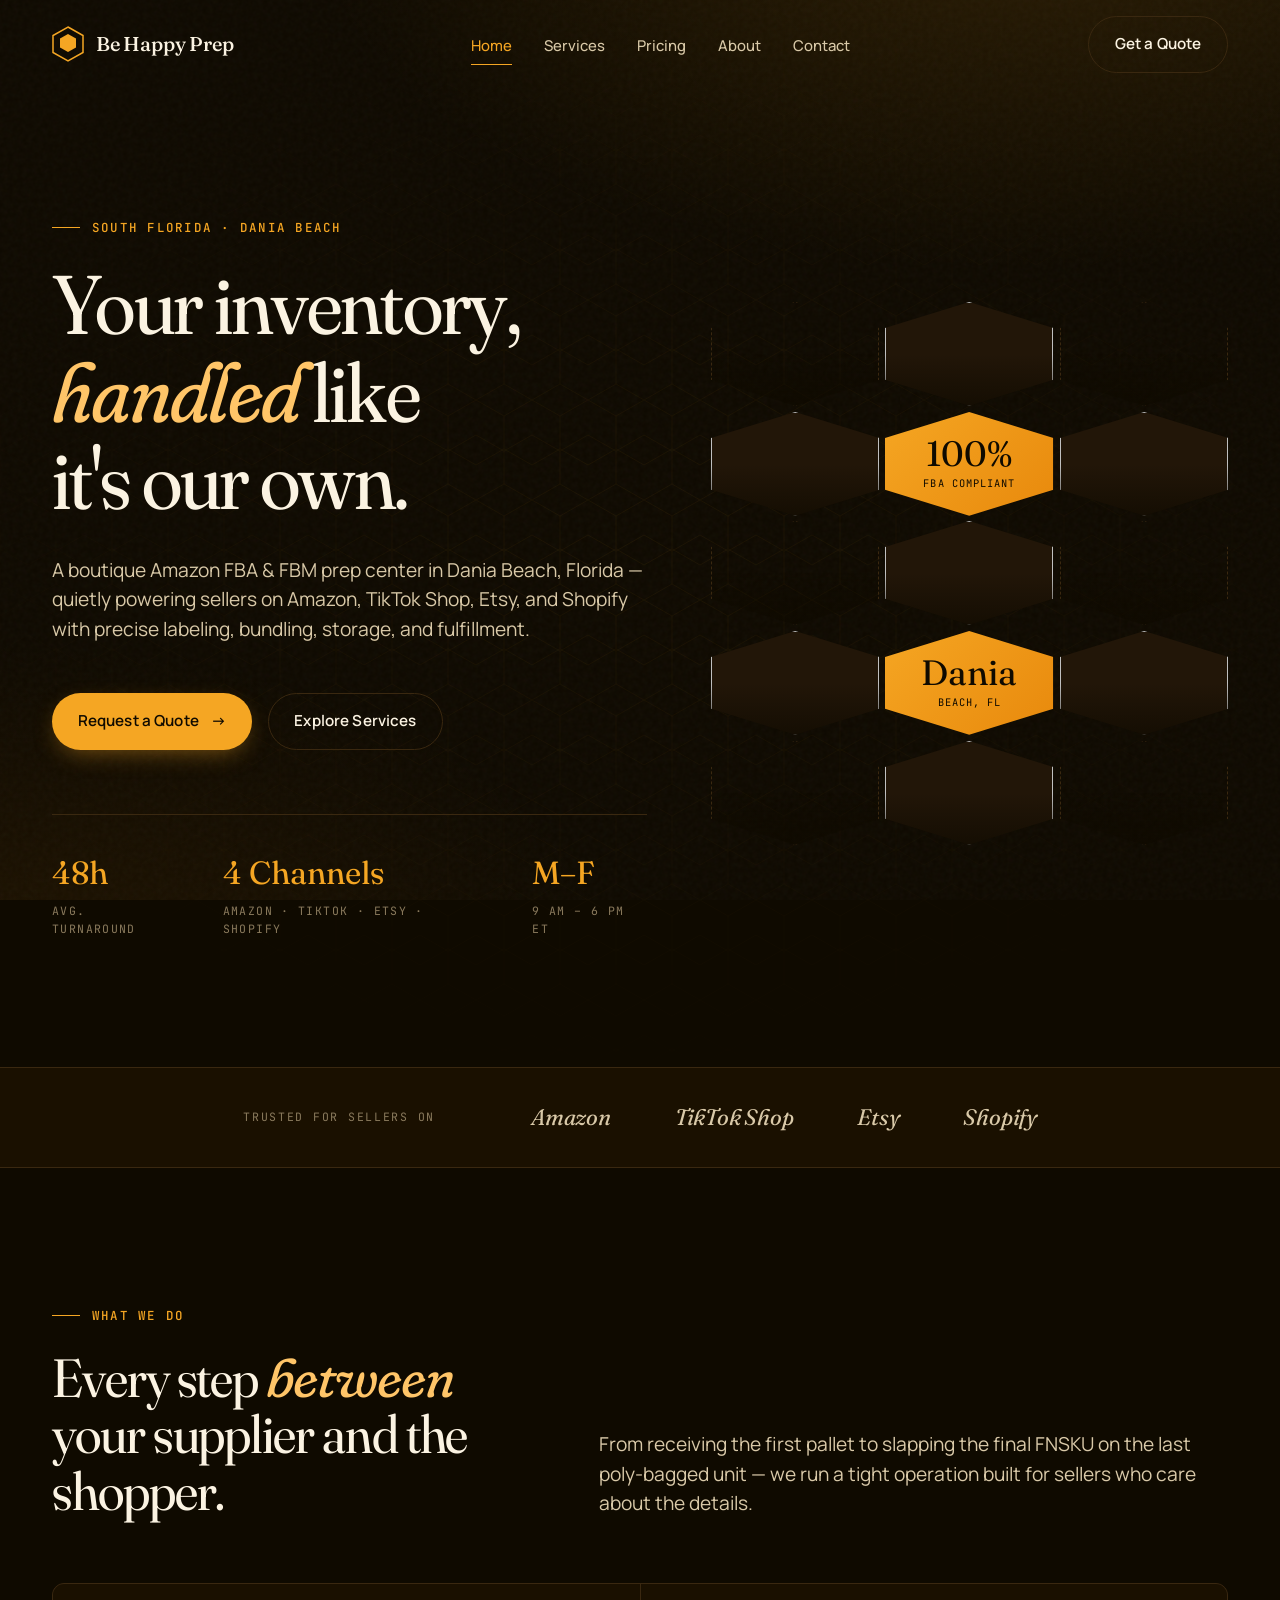
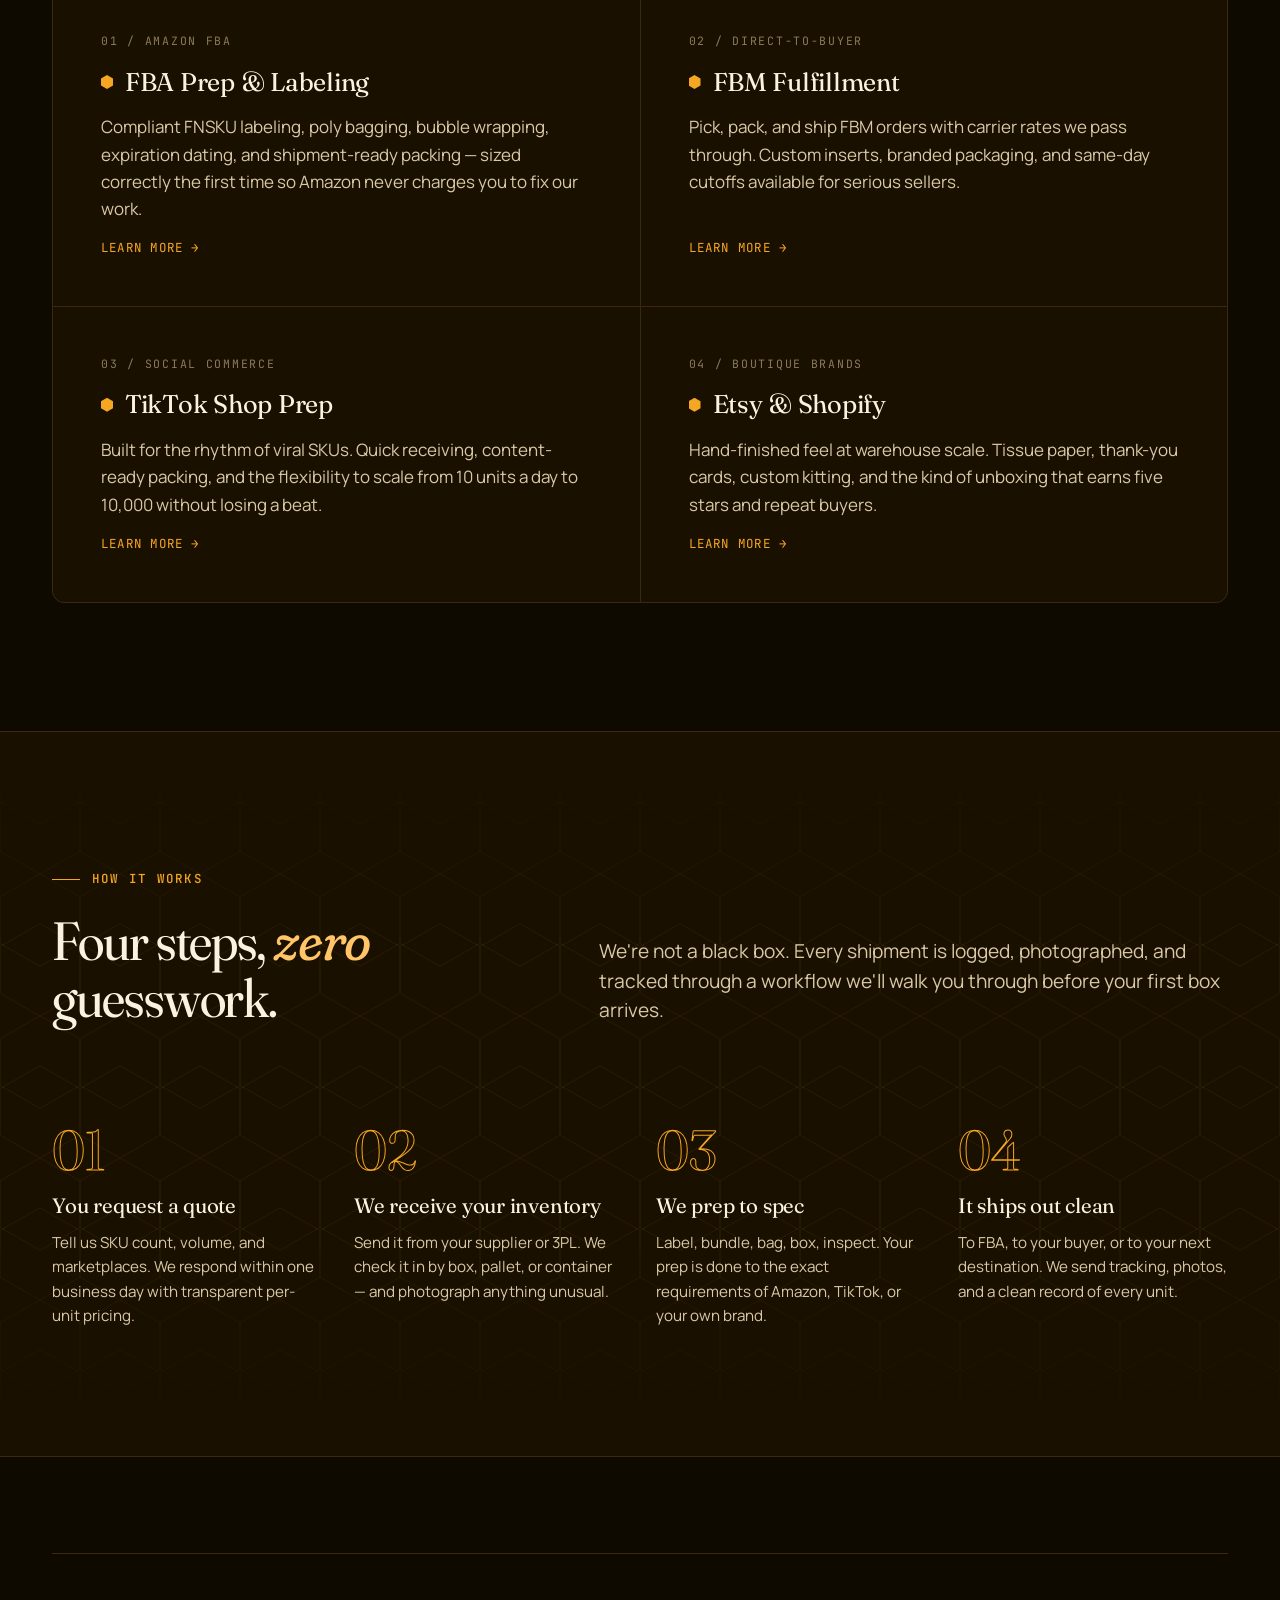
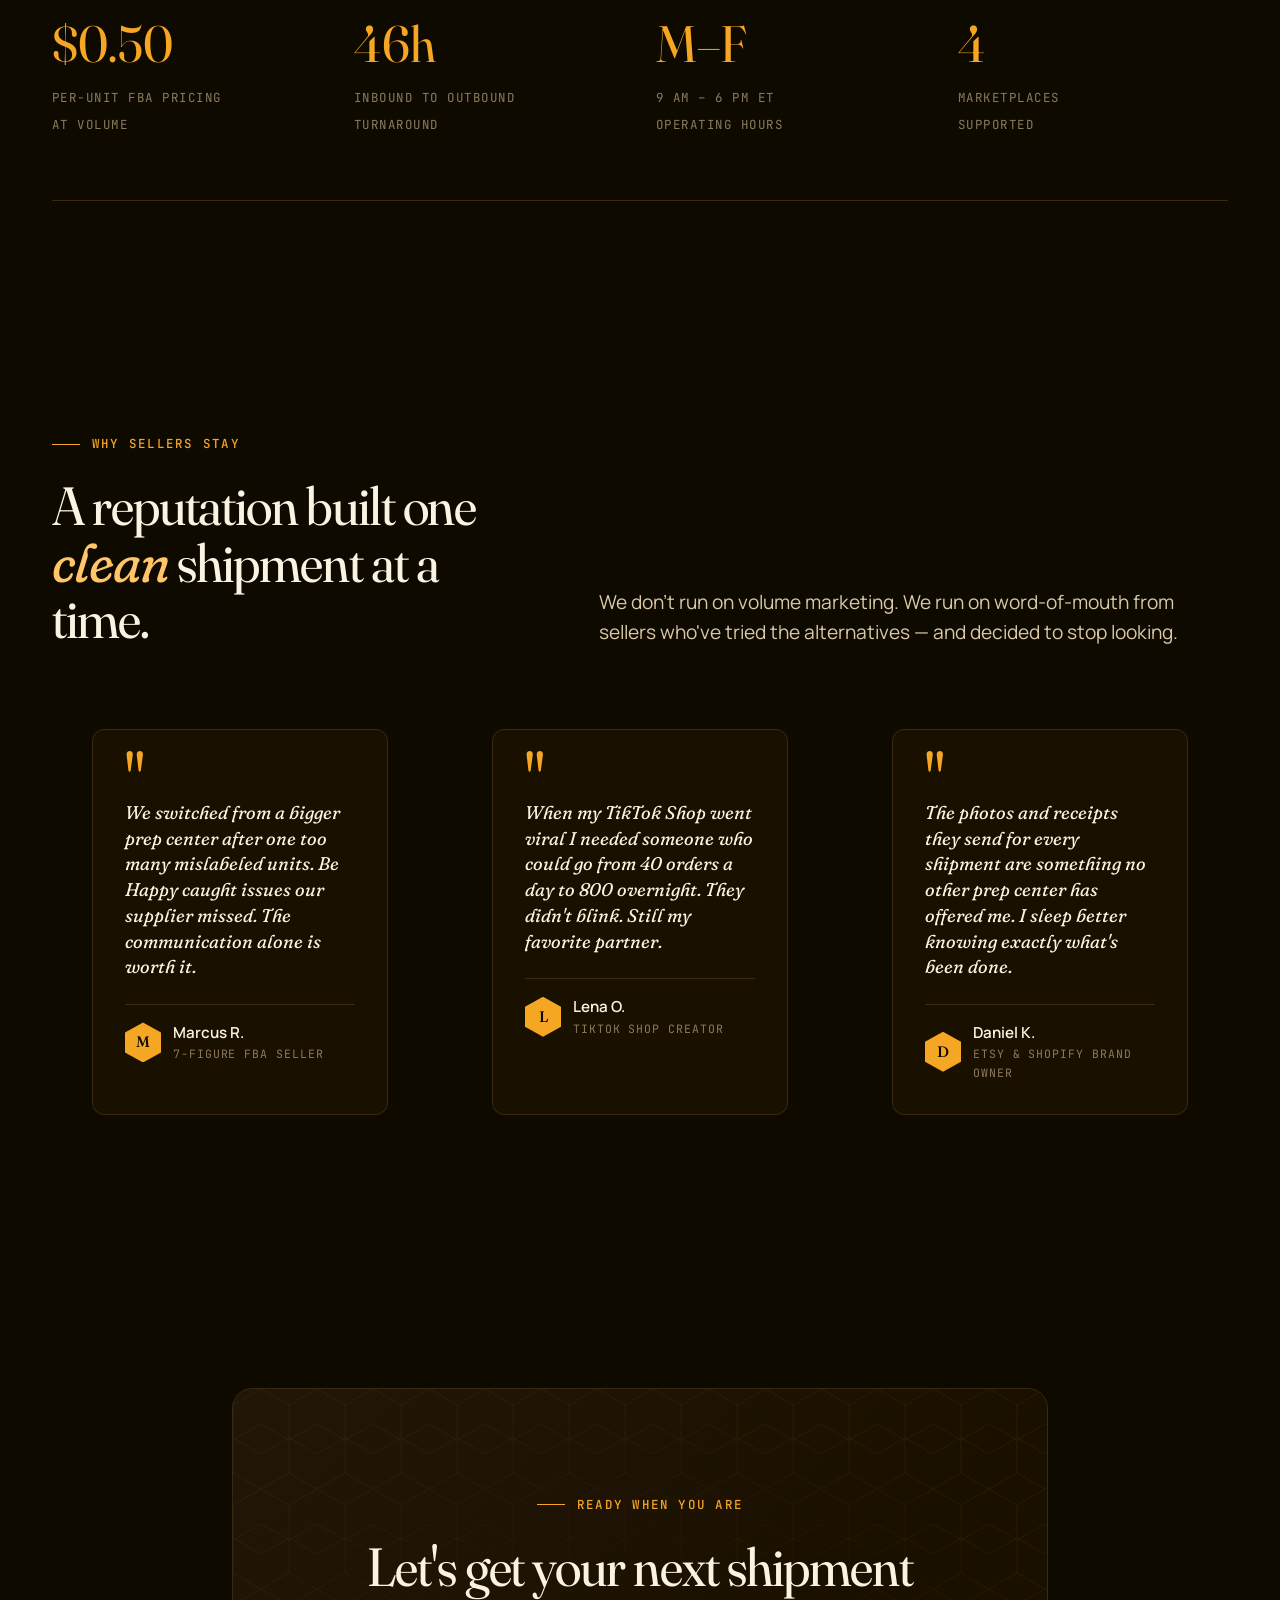
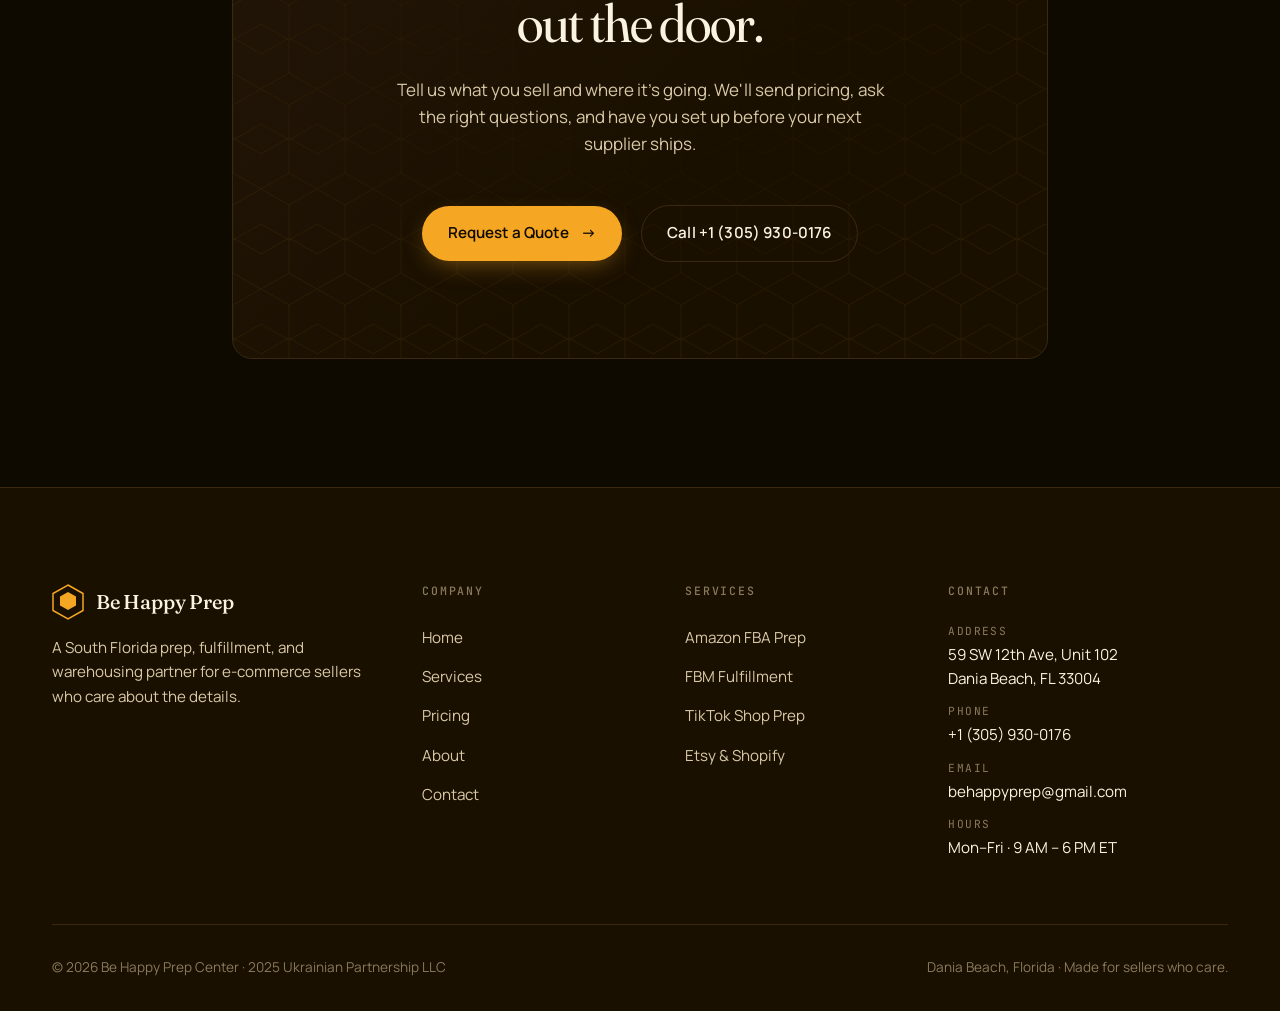
==== index.html @ 92103320 "Add files via upload" ====
<!doctype html>
<html lang="en">
<head>
  <meta charset="utf-8">
  <meta name="viewport" content="width=device-width, initial-scale=1">
  <meta name="theme-color" content="#0F0A00">

  <title>Be Happy Prep Center | FBA Prep Center South Florida — Dania Beach</title>
  <meta name="description" content="Amazon FBA & FBM prep, labeling, bundling, and warehousing in Dania Beach, FL. Trusted by e-commerce sellers on Amazon, TikTok Shop, Etsy, and Shopify. Get a quote today.">
  <link rel="canonical" href="https://behappyprep.com/">

  <!-- Open Graph -->
  <meta property="og:type" content="website">
  <meta property="og:site_name" content="Be Happy Prep Center">
  <meta property="og:title" content="Be Happy Prep Center | FBA Prep Center in South Florida">
  <meta property="og:description" content="Amazon FBA & FBM prep, labeling, bundling, and warehousing in Dania Beach, FL. Trusted by sellers across Amazon, TikTok Shop, Etsy, and Shopify.">
  <meta property="og:url" content="https://behappyprep.com/">
  <meta property="og:image" content="https://behappyprep.com/og-image.jpg">

  <!-- Twitter -->
  <meta name="twitter:card" content="summary_large_image">
  <meta name="twitter:title" content="Be Happy Prep Center | FBA Prep Center in South Florida">
  <meta name="twitter:description" content="Amazon FBA & FBM prep, labeling, bundling, and warehousing in Dania Beach, FL.">
  <meta name="twitter:image" content="https://behappyprep.com/og-image.jpg">

  <!-- Fonts -->
  <link rel="preconnect" href="https://fonts.googleapis.com">
  <link rel="preconnect" href="https://fonts.gstatic.com" crossorigin>
  <link href="https://fonts.googleapis.com/css2?family=Fraunces:opsz,wght,SOFT@9..144,300..600,0..100&family=Manrope:wght@400;500;600;700&family=JetBrains+Mono:wght@400;500&display=swap" rel="stylesheet">

  <link rel="stylesheet" href="style.css">

  <!-- Local Business JSON-LD -->
  <script type="application/ld+json">
  {
    "@context": "https://schema.org",
    "@type": "LocalBusiness",
    "name": "Be Happy Prep Center",
    "image": "https://behappyprep.com/og-image.jpg",
    "@id": "https://behappyprep.com/",
    "url": "https://behappyprep.com/",
    "telephone": "+1-305-930-0176",
    "email": "behappyprep@gmail.com",
    "priceRange": "$$",
    "description": "Amazon FBA and FBM prep center in Dania Beach, Florida. Labeling, bundling, storage, returns, and fulfillment for e-commerce sellers on Amazon, TikTok Shop, Etsy, and Shopify.",
    "address": {
      "@type": "PostalAddress",
      "streetAddress": "59 SW 12th Ave, Unit 102",
      "addressLocality": "Dania Beach",
      "addressRegion": "FL",
      "postalCode": "33004",
      "addressCountry": "US"
    },
    "geo": {
      "@type": "GeoCoordinates",
      "latitude": 26.0590,
      "longitude": -80.1437
    },
    "openingHoursSpecification": [{
      "@type": "OpeningHoursSpecification",
      "dayOfWeek": ["Monday","Tuesday","Wednesday","Thursday","Friday"],
      "opens": "09:00",
      "closes": "18:00"
    }],
    "sameAs": []
  }
  </script>
</head>
<body>

<!-- ============== HEADER ============== -->
<header class="site-header" role="banner">
  <div class="container">
    <nav class="nav" aria-label="Primary">
      <a class="brand" href="index.html" aria-label="Be Happy Prep Center home">
        <svg class="brand-mark" viewBox="0 0 32 36" aria-hidden="true">
          <polygon points="16,1 31,9.5 31,26.5 16,35 1,26.5 1,9.5" fill="none" stroke="#F5A623" stroke-width="1.5"/>
          <polygon points="16,8 24,12.5 24,21.5 16,26 8,21.5 8,12.5" fill="#F5A623"/>
        </svg>
        <span>Be Happy Prep</span>
      </a>

      <ul class="nav-links" id="primary-nav">
        <li><a href="index.html" class="active">Home</a></li>
        <li><a href="services.html">Services</a></li>
        <li><a href="pricing.html">Pricing</a></li>
        <li><a href="about.html">About</a></li>
        <li><a href="contact.html">Contact</a></li>
      </ul>

      <div class="nav-cta">
        <a href="contact.html" class="btn btn-ghost">Get a Quote</a>
        <button class="menu-toggle" aria-label="Toggle menu" aria-expanded="false" aria-controls="primary-nav">
          <svg viewBox="0 0 24 24" fill="none" stroke="currentColor" stroke-width="2"><path d="M3 6h18M3 12h18M3 18h18"/></svg>
        </button>
      </div>
    </nav>
  </div>
</header>

<main id="main">

<!-- ============== HERO ============== -->
<section class="hero" aria-labelledby="hero-title">
  <div class="honeycomb-bg" aria-hidden="true"></div>
  <div class="container">
    <div class="hero-grid">
      <div>
        <span class="eyebrow">South Florida · Dania Beach</span>
        <h1 id="hero-title">
          <span class="line">Your inventory,</span>
          <span class="line"><em class="italic-accent">handled</em> like</span>
          <span class="line">it's our own.</span>
        </h1>
        <p class="lede hero-lede">
          A boutique Amazon FBA &amp; FBM prep center in Dania Beach, Florida —
          quietly powering sellers on Amazon, TikTok Shop, Etsy, and Shopify with
          precise labeling, bundling, storage, and fulfillment.
        </p>
        <div class="hero-ctas">
          <a href="contact.html" class="btn btn-primary">
            Request a Quote <span class="arrow">→</span>
          </a>
          <a href="services.html" class="btn btn-ghost">Explore Services</a>
        </div>

        <div class="hero-trust" aria-label="Quick facts">
          <div class="hero-trust-item">
            <span class="num"><span data-count="48" data-suffix="h">0h</span></span>
            <span class="label">Avg. turnaround</span>
          </div>
          <div class="hero-trust-item">
            <span class="num">4&nbsp;Channels</span>
            <span class="label">Amazon · TikTok · Etsy · Shopify</span>
          </div>
          <div class="hero-trust-item">
            <span class="num">M–F</span>
            <span class="label">9 AM – 6 PM ET</span>
          </div>
        </div>
      </div>

      <div class="hero-visual" aria-hidden="true">
        <div class="hex-grid">
          <div class="hex-cell empty"></div>
          <div class="hex-cell">
            <img src="https://images.unsplash.com/photo-1601598851547-4302969d0614?w=400&q=80" alt="">
          </div>
          <div class="hex-cell empty"></div>

          <div class="hex-cell">
            <img src="https://images.unsplash.com/photo-1607082348824-0a96f2a4b9da?w=400&q=80" alt="">
          </div>
          <div class="hex-cell accent">
            <div>
              <div class="accent-num">100%</div>
              <div class="accent-label">FBA compliant</div>
            </div>
          </div>
          <div class="hex-cell">
            <img src="https://images.unsplash.com/photo-1586528116311-ad8dd3c8310d?w=400&q=80" alt="">
          </div>

          <div class="hex-cell empty"></div>
          <div class="hex-cell">
            <img src="https://images.unsplash.com/photo-1556909114-f6e7ad7d3136?w=400&q=80" alt="">
          </div>
          <div class="hex-cell empty"></div>

          <div class="hex-cell">
            <img src="https://images.unsplash.com/photo-1568010967706-c2a52aadcd8b?w=400&q=80" alt="">
          </div>
          <div class="hex-cell accent">
            <div>
              <div class="accent-num">Dania</div>
              <div class="accent-label">Beach, FL</div>
            </div>
          </div>
          <div class="hex-cell">
            <img src="https://images.unsplash.com/photo-1611532736597-de2d4265fba3?w=400&q=80" alt="">
          </div>

          <div class="hex-cell empty"></div>
          <div class="hex-cell">
            <img src="https://images.unsplash.com/photo-1553413077-190dd305871c?w=400&q=80" alt="">
          </div>
          <div class="hex-cell empty"></div>
        </div>
      </div>
    </div>
  </div>
</section>

<!-- ============== CHANNEL STRIP ============== -->
<section class="channel-strip" aria-label="Marketplaces we support">
  <div class="container">
    <div class="channel-strip-inner">
      <span class="channel-label">Trusted for sellers on</span>
      <div class="channel-list">
        <span class="channel">Amazon</span>
        <span class="channel">TikTok Shop</span>
        <span class="channel">Etsy</span>
        <span class="channel">Shopify</span>
      </div>
    </div>
  </div>
</section>

<!-- ============== SERVICES PREVIEW ============== -->
<section class="services-preview" aria-labelledby="services-title">
  <div class="container">
    <div class="section-header reveal">
      <div>
        <span class="eyebrow">What we do</span>
        <h2 id="services-title">Every step <em class="italic-accent">between</em> your supplier and the shopper.</h2>
      </div>
      <p class="lede">
        From receiving the first pallet to slapping the final FNSKU on the last poly-bagged
        unit — we run a tight operation built for sellers who care about the details.
      </p>
    </div>

    <div class="service-grid reveal">
      <article class="service-card">
        <span class="num">01 / Amazon FBA</span>
        <h3><span class="hex-bullet"></span>FBA Prep &amp; Labeling</h3>
        <p>Compliant FNSKU labeling, poly bagging, bubble wrapping, expiration dating, and shipment-ready packing — sized correctly the first time so Amazon never charges you to fix our work.</p>
        <a class="card-link" href="services.html#fba">Learn more <span class="arrow">→</span></a>
      </article>

      <article class="service-card">
        <span class="num">02 / Direct-to-buyer</span>
        <h3><span class="hex-bullet"></span>FBM Fulfillment</h3>
        <p>Pick, pack, and ship FBM orders with carrier rates we pass through. Custom inserts, branded packaging, and same-day cutoffs available for serious sellers.</p>
        <a class="card-link" href="services.html#fbm">Learn more <span class="arrow">→</span></a>
      </article>

      <article class="service-card">
        <span class="num">03 / Social commerce</span>
        <h3><span class="hex-bullet"></span>TikTok Shop Prep</h3>
        <p>Built for the rhythm of viral SKUs. Quick receiving, content-ready packing, and the flexibility to scale from 10 units a day to 10,000 without losing a beat.</p>
        <a class="card-link" href="services.html#tiktok">Learn more <span class="arrow">→</span></a>
      </article>

      <article class="service-card">
        <span class="num">04 / Boutique brands</span>
        <h3><span class="hex-bullet"></span>Etsy &amp; Shopify</h3>
        <p>Hand-finished feel at warehouse scale. Tissue paper, thank-you cards, custom kitting, and the kind of unboxing that earns five stars and repeat buyers.</p>
        <a class="card-link" href="services.html#etsy-shopify">Learn more <span class="arrow">→</span></a>
      </article>
    </div>
  </div>
</section>

<!-- ============== PROCESS ============== -->
<section class="process" aria-labelledby="process-title">
  <div class="container">
    <div class="section-header reveal">
      <div>
        <span class="eyebrow">How it works</span>
        <h2 id="process-title">Four steps, <em class="italic-accent">zero</em> guesswork.</h2>
      </div>
      <p class="lede">
        We're not a black box. Every shipment is logged, photographed, and tracked
        through a workflow we'll walk you through before your first box arrives.
      </p>
    </div>

    <div class="process-steps reveal">
      <div class="process-step">
        <span class="step-num">01</span>
        <h3>You request a quote</h3>
        <p>Tell us SKU count, volume, and marketplaces. We respond within one business day with transparent per-unit pricing.</p>
      </div>
      <div class="process-step">
        <span class="step-num">02</span>
        <h3>We receive your inventory</h3>
        <p>Send it from your supplier or 3PL. We check it in by box, pallet, or container — and photograph anything unusual.</p>
      </div>
      <div class="process-step">
        <span class="step-num">03</span>
        <h3>We prep to spec</h3>
        <p>Label, bundle, bag, box, inspect. Your prep is done to the exact requirements of Amazon, TikTok, or your own brand.</p>
      </div>
      <div class="process-step">
        <span class="step-num">04</span>
        <h3>It ships out clean</h3>
        <p>To FBA, to your buyer, or to your next destination. We send tracking, photos, and a clean record of every unit.</p>
      </div>
    </div>
  </div>
</section>

<!-- ============== STATS BAND ============== -->
<section class="tight" aria-labelledby="stats-title">
  <div class="container">
    <h2 id="stats-title" class="sr-only">By the numbers</h2>
    <div class="stats-band reveal">
      <div class="stat">
        <span class="stat-num">$0.50</span>
        <span class="stat-label">Per-unit FBA pricing<br>at volume</span>
      </div>
      <div class="stat">
        <span class="stat-num"><span data-count="48" data-suffix="h">0h</span></span>
        <span class="stat-label">Inbound to outbound<br>turnaround</span>
      </div>
      <div class="stat">
        <span class="stat-num">M–F</span>
        <span class="stat-label">9 AM – 6 PM ET<br>operating hours</span>
      </div>
      <div class="stat">
        <span class="stat-num">4</span>
        <span class="stat-label">Marketplaces<br>supported</span>
      </div>
    </div>
  </div>
</section>

<!-- ============== TESTIMONIALS ============== -->
<section class="testimonials" aria-labelledby="testimonials-title">
  <div class="container">
    <div class="section-header reveal">
      <div>
        <span class="eyebrow">Why sellers stay</span>
        <h2 id="testimonials-title">A reputation built one <em class="italic-accent">clean</em> shipment at a time.</h2>
      </div>
      <p class="lede">
        We don't run on volume marketing. We run on word-of-mouth from sellers who've tried
        the alternatives — and decided to stop looking.
      </p>
    </div>

    <div class="testimonial-grid reveal">
      <figure class="testimonial">
        <span class="quote-mark" aria-hidden="true">"</span>
        <blockquote>
          We switched from a bigger prep center after one too many mislabeled units.
          Be Happy caught issues our supplier missed. The communication alone is worth it.
        </blockquote>
        <figcaption>
          <span class="avatar" aria-hidden="true">M</span>
          <span class="meta">
            <span class="name">Marcus R.</span>
            <span class="role">7-figure FBA seller</span>
          </span>
        </figcaption>
      </figure>

      <figure class="testimonial">
        <span class="quote-mark" aria-hidden="true">"</span>
        <blockquote>
          When my TikTok Shop went viral I needed someone who could go from 40 orders
          a day to 800 overnight. They didn't blink. Still my favorite partner.
        </blockquote>
        <figcaption>
          <span class="avatar" aria-hidden="true">L</span>
          <span class="meta">
            <span class="name">Lena O.</span>
            <span class="role">TikTok Shop creator</span>
          </span>
        </figcaption>
      </figure>

      <figure class="testimonial">
        <span class="quote-mark" aria-hidden="true">"</span>
        <blockquote>
          The photos and receipts they send for every shipment are something no other
          prep center has offered me. I sleep better knowing exactly what's been done.
        </blockquote>
        <figcaption>
          <span class="avatar" aria-hidden="true">D</span>
          <span class="meta">
            <span class="name">Daniel K.</span>
            <span class="role">Etsy &amp; Shopify brand owner</span>
          </span>
        </figcaption>
      </figure>
    </div>
  </div>
</section>

<!-- ============== CTA BLOCK ============== -->
<section aria-labelledby="cta-title">
  <div class="container container-narrow">
    <div class="cta-block reveal">
      <span class="eyebrow" style="justify-content:center;display:inline-flex;">Ready when you are</span>
      <h2 id="cta-title">Let's get your next shipment out the door.</h2>
      <p>Tell us what you sell and where it's going. We'll send pricing, ask the right questions, and have you set up before your next supplier ships.</p>
      <a href="contact.html" class="btn btn-primary">Request a Quote <span class="arrow">→</span></a>
      <a href="tel:+13059300176" class="btn btn-ghost">Call +1 (305) 930-0176</a>
    </div>
  </div>
</section>

</main>

<!-- ============== FOOTER ============== -->
<footer class="site-footer" role="contentinfo">
  <div class="container">
    <div class="footer-grid">
      <div class="footer-brand">
        <a class="brand" href="index.html">
          <svg class="brand-mark" viewBox="0 0 32 36" aria-hidden="true">
            <polygon points="16,1 31,9.5 31,26.5 16,35 1,26.5 1,9.5" fill="none" stroke="#F5A623" stroke-width="1.5"/>
            <polygon points="16,8 24,12.5 24,21.5 16,26 8,21.5 8,12.5" fill="#F5A623"/>
          </svg>
          <span>Be Happy Prep</span>
        </a>
        <p>A South Florida prep, fulfillment, and warehousing partner for e-commerce sellers who care about the details.</p>
      </div>

      <div class="footer-col">
        <h4>Company</h4>
        <ul>
          <li><a href="index.html">Home</a></li>
          <li><a href="services.html">Services</a></li>
          <li><a href="pricing.html">Pricing</a></li>
          <li><a href="about.html">About</a></li>
          <li><a href="contact.html">Contact</a></li>
        </ul>
      </div>

      <div class="footer-col">
        <h4>Services</h4>
        <ul>
          <li><a href="services.html#fba">Amazon FBA Prep</a></li>
          <li><a href="services.html#fbm">FBM Fulfillment</a></li>
          <li><a href="services.html#tiktok">TikTok Shop Prep</a></li>
          <li><a href="services.html#etsy-shopify">Etsy &amp; Shopify</a></li>
        </ul>
      </div>

      <div class="footer-col">
        <h4>Contact</h4>
        <ul>
          <li class="footer-contact-item">
            <span class="label">Address</span>
            <span class="value">59 SW 12th Ave, Unit 102<br>Dania Beach, FL 33004</span>
          </li>
          <li class="footer-contact-item">
            <span class="label">Phone</span>
            <a class="value" href="tel:+13059300176">+1 (305) 930-0176</a>
          </li>
          <li class="footer-contact-item">
            <span class="label">Email</span>
            <a class="value" href="mailto:behappyprep@gmail.com">behappyprep@gmail.com</a>
          </li>
          <li class="footer-contact-item">
            <span class="label">Hours</span>
            <span class="value">Mon–Fri · 9 AM – 6 PM ET</span>
          </li>
        </ul>
      </div>
    </div>

    <div class="footer-bottom">
      <span>© <span data-current-year>2026</span> Be Happy Prep Center · 2025 Ukrainian Partnership LLC</span>
      <span>Dania Beach, Florida · Made for sellers who care.</span>
    </div>
  </div>
</footer>

<script src="main.js" defer></script>
</body>
</html>
---- style.css ----
/* ==========================================================================
   Be Happy Prep Center — Stylesheet
   "The Hive" — Editorial dark mode with honeycomb structural motif
   ========================================================================== */

/* ---------- 1. Design tokens ---------- */
:root {
  /* Palette */
  --bg-base: #0F0A00;
  --bg-elev-1: #1A1000;
  --bg-elev-2: #221608;
  --bg-elev-3: #2B1C0A;
  --line: #3A2810;
  --line-soft: rgba(245, 166, 35, 0.12);

  --honey: #F5A623;
  --honey-deep: #E8890C;
  --honey-glow: #FFC568;
  --honey-dark: #8A5510;
  --amber-mist: rgba(245, 166, 35, 0.08);

  --ink: #FBF3E2;
  --ink-soft: #D9C9A8;
  --ink-mute: #8A7A5C;
  --ink-faint: #5A4C36;

  /* Type */
  --font-display: 'Fraunces', 'Times New Roman', serif;
  --font-body: 'Manrope', system-ui, -apple-system, sans-serif;
  --font-mono: 'JetBrains Mono', ui-monospace, monospace;

  /* Spacing */
  --sp-1: 0.25rem;
  --sp-2: 0.5rem;
  --sp-3: 0.75rem;
  --sp-4: 1rem;
  --sp-5: 1.5rem;
  --sp-6: 2rem;
  --sp-8: 3rem;
  --sp-10: 4rem;
  --sp-12: 6rem;
  --sp-16: 8rem;
  --sp-20: 10rem;

  /* Container */
  --container: 1240px;
  --container-narrow: 880px;

  /* Motion */
  --ease: cubic-bezier(0.16, 1, 0.3, 1);
  --ease-out: cubic-bezier(0.22, 1, 0.36, 1);

  /* Radii */
  --r-sm: 6px;
  --r-md: 12px;
  --r-lg: 20px;
}

/* ---------- 2. Reset & base ---------- */
*, *::before, *::after { box-sizing: border-box; }

html {
  scroll-behavior: smooth;
  -webkit-text-size-adjust: 100%;
}

body {
  margin: 0;
  font-family: var(--font-body);
  font-weight: 400;
  font-size: 17px;
  line-height: 1.6;
  color: var(--ink);
  background-color: var(--bg-base);
  background-image:
    radial-gradient(ellipse 1200px 600px at 80% -10%, rgba(245, 166, 35, 0.12), transparent 60%),
    radial-gradient(ellipse 900px 500px at 0% 110%, rgba(232, 137, 12, 0.08), transparent 70%);
  background-attachment: fixed;
  overflow-x: hidden;
  -webkit-font-smoothing: antialiased;
  text-rendering: optimizeLegibility;
}

/* Subtle film grain across the whole page */
body::before {
  content: '';
  position: fixed;
  inset: 0;
  pointer-events: none;
  z-index: 1;
  opacity: 0.035;
  background-image: url("data:image/svg+xml;utf8,<svg viewBox='0 0 200 200' xmlns='http://www.w3.org/2000/svg'><filter id='n'><feTurbulence type='fractalNoise' baseFrequency='0.9' numOctaves='2' stitchTiles='stitch'/></filter><rect width='100%' height='100%' filter='url(%23n)'/></svg>");
}

img, svg { display: block; max-width: 100%; height: auto; }

a {
  color: var(--honey);
  text-decoration: none;
  transition: color 200ms var(--ease);
}
a:hover { color: var(--honey-glow); }

::selection { background: var(--honey); color: var(--bg-base); }

/* ---------- 3. Typography ---------- */
h1, h2, h3, h4 {
  font-family: var(--font-display);
  font-weight: 400;
  letter-spacing: -0.02em;
  line-height: 1.05;
  color: var(--ink);
  margin: 0 0 var(--sp-5);
}

h1 {
  font-size: clamp(2.6rem, 6.5vw, 5.5rem);
  font-variation-settings: 'opsz' 144, 'SOFT' 50;
}
h2 {
  font-size: clamp(2rem, 4.2vw, 3.4rem);
  font-variation-settings: 'opsz' 96, 'SOFT' 30;
}
h3 {
  font-size: clamp(1.3rem, 2vw, 1.75rem);
  font-variation-settings: 'opsz' 36;
  line-height: 1.2;
  letter-spacing: -0.01em;
}
h4 {
  font-size: 1.1rem;
  line-height: 1.3;
}

p { margin: 0 0 var(--sp-5); }
p:last-child { margin-bottom: 0; }

.eyebrow {
  display: inline-flex;
  align-items: center;
  gap: var(--sp-3);
  font-family: var(--font-mono);
  font-size: 0.78rem;
  font-weight: 500;
  letter-spacing: 0.18em;
  text-transform: uppercase;
  color: var(--honey);
  margin-bottom: var(--sp-5);
}
.eyebrow::before {
  content: '';
  width: 28px;
  height: 1px;
  background: var(--honey);
}

.lede {
  font-size: clamp(1.1rem, 1.5vw, 1.35rem);
  line-height: 1.55;
  color: var(--ink-soft);
  max-width: 60ch;
}

.italic-accent {
  font-style: italic;
  color: var(--honey-glow);
  font-variation-settings: 'SOFT' 100;
}

/* ---------- 4. Layout primitives ---------- */
.container {
  width: 100%;
  max-width: var(--container);
  margin: 0 auto;
  padding: 0 var(--sp-6);
  position: relative;
  z-index: 2;
}

.container-narrow { max-width: var(--container-narrow); }

section { position: relative; padding: var(--sp-16) 0; }
section.tight { padding: var(--sp-12) 0; }

@media (max-width: 768px) {
  section { padding: var(--sp-12) 0; }
  .container { padding: 0 var(--sp-5); }
}

/* ---------- 5. Honeycomb structural elements ---------- */
.honeycomb-bg {
  position: absolute;
  inset: 0;
  pointer-events: none;
  background-image: url("data:image/svg+xml;utf8,<svg xmlns='http://www.w3.org/2000/svg' viewBox='0 0 56 100'><path d='M28 0 L56 16 V49 L28 65 L0 49 V16 Z M28 35 L56 51 V84 L28 100 L0 84 V51 Z' fill='none' stroke='%23F5A623' stroke-width='0.6' stroke-opacity='0.18'/></svg>");
  background-size: 56px 100px;
  opacity: 0.5;
  mask-image: radial-gradient(ellipse 80% 70% at 50% 50%, black, transparent 80%);
  -webkit-mask-image: radial-gradient(ellipse 80% 70% at 50% 50%, black, transparent 80%);
}

.hex-divider {
  display: flex;
  align-items: center;
  gap: var(--sp-4);
  margin: var(--sp-10) auto;
  max-width: 200px;
  justify-content: center;
}
.hex-divider::before,
.hex-divider::after {
  content: '';
  flex: 1;
  height: 1px;
  background: linear-gradient(90deg, transparent, var(--line), transparent);
}
.hex-divider span {
  width: 14px;
  height: 16px;
  background: var(--honey);
  clip-path: polygon(50% 0%, 100% 25%, 100% 75%, 50% 100%, 0% 75%, 0% 25%);
}

/* ---------- 6. Buttons ---------- */
.btn {
  display: inline-flex;
  align-items: center;
  gap: var(--sp-3);
  padding: 0.95rem 1.6rem;
  font-family: var(--font-body);
  font-size: 0.95rem;
  font-weight: 600;
  letter-spacing: 0.01em;
  border: none;
  border-radius: 999px;
  cursor: pointer;
  transition: all 280ms var(--ease);
  position: relative;
  white-space: nowrap;
}

.btn-primary {
  background: var(--honey);
  color: var(--bg-base);
  box-shadow: 0 0 0 0 rgba(245, 166, 35, 0.4), 0 8px 24px -8px rgba(245, 166, 35, 0.5);
}
.btn-primary:hover {
  background: var(--honey-glow);
  color: var(--bg-base);
  transform: translateY(-2px);
  box-shadow: 0 0 0 6px rgba(245, 166, 35, 0.15), 0 16px 40px -10px rgba(245, 166, 35, 0.6);
}
.btn-primary:active { transform: translateY(0); }

.btn-ghost {
  background: transparent;
  color: var(--ink);
  border: 1px solid var(--line);
}
.btn-ghost:hover {
  border-color: var(--honey);
  color: var(--honey);
  background: var(--amber-mist);
}

.btn .arrow {
  display: inline-block;
  transition: transform 280ms var(--ease);
}
.btn:hover .arrow { transform: translateX(4px); }

/* ---------- 7. Header / Navigation ---------- */
.site-header {
  position: fixed;
  top: 0;
  left: 0;
  right: 0;
  z-index: 100;
  padding: var(--sp-4) 0;
  transition: background 300ms var(--ease), border-color 300ms var(--ease), padding 300ms var(--ease);
  border-bottom: 1px solid transparent;
}
.site-header.scrolled {
  background: rgba(15, 10, 0, 0.85);
  backdrop-filter: blur(20px);
  -webkit-backdrop-filter: blur(20px);
  border-bottom-color: var(--line);
  padding: var(--sp-3) 0;
}

.nav {
  display: flex;
  align-items: center;
  justify-content: space-between;
  gap: var(--sp-6);
}

.brand {
  display: flex;
  align-items: center;
  gap: var(--sp-3);
  font-family: var(--font-display);
  font-size: 1.25rem;
  font-weight: 500;
  color: var(--ink);
  letter-spacing: -0.01em;
}
.brand:hover { color: var(--honey); }
.brand-mark {
  width: 32px;
  height: 36px;
  display: inline-block;
}

.nav-links {
  display: flex;
  align-items: center;
  gap: var(--sp-6);
  list-style: none;
  margin: 0;
  padding: 0;
}
.nav-links a {
  color: var(--ink-soft);
  font-size: 0.93rem;
  font-weight: 500;
  position: relative;
  padding: 0.5rem 0;
}
.nav-links a:hover { color: var(--ink); }
.nav-links a.active { color: var(--honey); }
.nav-links a.active::after {
  content: '';
  position: absolute;
  bottom: -2px;
  left: 0;
  right: 0;
  height: 1px;
  background: var(--honey);
}

.nav-cta { display: flex; align-items: center; gap: var(--sp-3); }

.menu-toggle {
  display: none;
  background: none;
  border: 1px solid var(--line);
  color: var(--ink);
  width: 44px;
  height: 44px;
  border-radius: var(--r-sm);
  cursor: pointer;
  align-items: center;
  justify-content: center;
}
.menu-toggle svg { width: 20px; height: 20px; }

@media (max-width: 880px) {
  .nav-links, .nav-cta .btn-ghost { display: none; }
  .menu-toggle { display: inline-flex; }
  .nav-links.open {
    display: flex;
    position: absolute;
    top: 100%;
    left: 0;
    right: 0;
    flex-direction: column;
    background: var(--bg-elev-1);
    border-top: 1px solid var(--line);
    border-bottom: 1px solid var(--line);
    padding: var(--sp-5);
    gap: var(--sp-4);
    align-items: flex-start;
  }
}

/* ---------- 8. Hero ---------- */
.hero {
  position: relative;
  padding: calc(var(--sp-20) + var(--sp-8)) 0 var(--sp-16);
  overflow: hidden;
  min-height: 92vh;
  display: flex;
  align-items: center;
}

.hero-grid {
  display: grid;
  grid-template-columns: 1.15fr 1fr;
  gap: var(--sp-10);
  align-items: center;
}

@media (max-width: 960px) {
  .hero-grid { grid-template-columns: 1fr; gap: var(--sp-8); }
  .hero { min-height: auto; padding-top: var(--sp-20); }
}

.hero h1 {
  margin-bottom: var(--sp-6);
}
.hero h1 .line {
  display: block;
  opacity: 0;
  transform: translateY(20px);
  animation: rise 900ms var(--ease) forwards;
}
.hero h1 .line:nth-child(1) { animation-delay: 100ms; }
.hero h1 .line:nth-child(2) { animation-delay: 220ms; }
.hero h1 .line:nth-child(3) { animation-delay: 340ms; }

.hero-lede {
  opacity: 0;
  transform: translateY(20px);
  animation: rise 900ms var(--ease) 460ms forwards;
  margin-bottom: var(--sp-8);
}

.hero-ctas {
  display: flex;
  gap: var(--sp-4);
  flex-wrap: wrap;
  opacity: 0;
  transform: translateY(20px);
  animation: rise 900ms var(--ease) 580ms forwards;
}

@keyframes rise {
  to { opacity: 1; transform: translateY(0); }
}

.hero-trust {
  display: flex;
  gap: var(--sp-8);
  margin-top: var(--sp-10);
  padding-top: var(--sp-6);
  border-top: 1px solid var(--line);
  opacity: 0;
  animation: rise 900ms var(--ease) 800ms forwards;
}
.hero-trust-item {
  display: flex;
  flex-direction: column;
  gap: var(--sp-1);
}
.hero-trust-item .num {
  font-family: var(--font-display);
  font-size: 2rem;
  color: var(--honey);
  font-variation-settings: 'opsz' 36;
}
.hero-trust-item .label {
  font-family: var(--font-mono);
  font-size: 0.72rem;
  text-transform: uppercase;
  letter-spacing: 0.12em;
  color: var(--ink-mute);
}

/* Hero hex-cell visual */
.hero-visual {
  position: relative;
  aspect-ratio: 1 / 1.05;
  opacity: 0;
  animation: rise 1200ms var(--ease) 300ms forwards;
}

.hex-grid {
  position: absolute;
  inset: 0;
  display: grid;
  grid-template-columns: repeat(3, 1fr);
  grid-template-rows: repeat(5, 1fr);
  gap: 6px;
}

.hex-cell {
  position: relative;
  clip-path: polygon(50% 0%, 100% 25%, 100% 75%, 50% 100%, 0% 75%, 0% 25%);
  overflow: hidden;
  background: var(--bg-elev-2);
  transition: transform 500ms var(--ease);
}
.hex-cell::after {
  content: '';
  position: absolute;
  inset: 0;
  background: linear-gradient(180deg, transparent 50%, rgba(15, 10, 0, 0.7));
}
.hex-cell img {
  width: 100%;
  height: 100%;
  object-fit: cover;
  transition: transform 800ms var(--ease);
}
.hex-cell:hover { transform: scale(1.04); z-index: 3; }
.hex-cell:hover img { transform: scale(1.08); }

.hex-cell.accent {
  background: linear-gradient(135deg, var(--honey), var(--honey-deep));
  display: flex;
  align-items: center;
  justify-content: center;
  color: var(--bg-base);
  text-align: center;
  padding: var(--sp-3);
  box-shadow: 0 0 40px rgba(245, 166, 35, 0.3);
}
.hex-cell.accent::after { display: none; }
.hex-cell.accent .accent-num {
  font-family: var(--font-display);
  font-size: clamp(1.5rem, 2.8vw, 2.2rem);
  line-height: 1;
  margin-bottom: 4px;
}
.hex-cell.accent .accent-label {
  font-family: var(--font-mono);
  font-size: 0.65rem;
  text-transform: uppercase;
  letter-spacing: 0.1em;
}

.hex-cell.empty {
  background: transparent;
  border: 1px dashed var(--line);
  clip-path: polygon(50% 0%, 100% 25%, 100% 75%, 50% 100%, 0% 75%, 0% 25%);
}

/* Stagger the cells in for a build effect */
.hex-cell {
  opacity: 0;
  animation: hex-in 700ms var(--ease) forwards;
}
.hex-cell:nth-child(1) { animation-delay: 400ms; }
.hex-cell:nth-child(2) { animation-delay: 480ms; }
.hex-cell:nth-child(3) { animation-delay: 560ms; }
.hex-cell:nth-child(4) { animation-delay: 640ms; }
.hex-cell:nth-child(5) { animation-delay: 720ms; }
.hex-cell:nth-child(6) { animation-delay: 800ms; }
.hex-cell:nth-child(7) { animation-delay: 880ms; }
.hex-cell:nth-child(8) { animation-delay: 960ms; }
.hex-cell:nth-child(9) { animation-delay: 1040ms; }
.hex-cell:nth-child(10) { animation-delay: 1120ms; }
.hex-cell:nth-child(11) { animation-delay: 1200ms; }
.hex-cell:nth-child(12) { animation-delay: 1280ms; }
.hex-cell:nth-child(13) { animation-delay: 1360ms; }
.hex-cell:nth-child(14) { animation-delay: 1440ms; }
.hex-cell:nth-child(15) { animation-delay: 1520ms; }

@keyframes hex-in {
  from { opacity: 0; transform: scale(0.8); }
  to { opacity: 1; transform: scale(1); }
}

/* ---------- 9. Marquee of trust logos / channels ---------- */
.channel-strip {
  border-top: 1px solid var(--line);
  border-bottom: 1px solid var(--line);
  padding: var(--sp-6) 0;
  background: var(--bg-elev-1);
  overflow: hidden;
}
.channel-strip-inner {
  display: flex;
  align-items: center;
  gap: var(--sp-12);
  flex-wrap: wrap;
  justify-content: center;
}
.channel-label {
  font-family: var(--font-mono);
  font-size: 0.72rem;
  text-transform: uppercase;
  letter-spacing: 0.15em;
  color: var(--ink-mute);
}
.channel-list {
  display: flex;
  gap: var(--sp-10);
  flex-wrap: wrap;
  justify-content: center;
}
.channel {
  font-family: var(--font-display);
  font-size: 1.4rem;
  color: var(--ink-soft);
  font-style: italic;
  letter-spacing: -0.01em;
}

/* ---------- 10. Services preview cards ---------- */
.services-preview { position: relative; }

.section-header {
  display: grid;
  grid-template-columns: 1fr 1.3fr;
  gap: var(--sp-10);
  margin-bottom: var(--sp-10);
  align-items: end;
}
@media (max-width: 768px) {
  .section-header { grid-template-columns: 1fr; gap: var(--sp-5); }
}

.section-header h2 { margin-bottom: 0; }
.section-header .lede { margin-bottom: 0; }

.service-grid {
  display: grid;
  grid-template-columns: repeat(2, 1fr);
  gap: 1px;
  background: var(--line);
  border: 1px solid var(--line);
  border-radius: var(--r-md);
  overflow: hidden;
}
@media (max-width: 720px) {
  .service-grid { grid-template-columns: 1fr; }
}

.service-card {
  background: var(--bg-elev-1);
  padding: var(--sp-8);
  position: relative;
  overflow: hidden;
  transition: background 400ms var(--ease);
  display: flex;
  flex-direction: column;
  gap: var(--sp-4);
  min-height: 280px;
}
.service-card:hover { background: var(--bg-elev-2); }

.service-card .num {
  font-family: var(--font-mono);
  font-size: 0.72rem;
  letter-spacing: 0.15em;
  color: var(--ink-mute);
  text-transform: uppercase;
}

.service-card h3 {
  margin: 0;
  display: flex;
  align-items: center;
  gap: var(--sp-3);
}
.service-card h3 .hex-bullet {
  width: 12px;
  height: 14px;
  background: var(--honey);
  clip-path: polygon(50% 0%, 100% 25%, 100% 75%, 50% 100%, 0% 75%, 0% 25%);
  flex-shrink: 0;
}

.service-card p {
  color: var(--ink-soft);
  margin: 0;
  flex: 1;
}

.service-card .card-link {
  font-family: var(--font-mono);
  font-size: 0.78rem;
  letter-spacing: 0.1em;
  text-transform: uppercase;
  color: var(--honey);
  display: inline-flex;
  align-items: center;
  gap: var(--sp-2);
  margin-top: auto;
}
.service-card .card-link .arrow {
  transition: transform 250ms var(--ease);
}
.service-card:hover .card-link .arrow { transform: translateX(4px); }

.service-card::before {
  content: '';
  position: absolute;
  top: -40px;
  right: -40px;
  width: 120px;
  height: 138px;
  background: radial-gradient(circle, rgba(245, 166, 35, 0.18), transparent 65%);
  clip-path: polygon(50% 0%, 100% 25%, 100% 75%, 50% 100%, 0% 75%, 0% 25%);
  opacity: 0;
  transition: opacity 400ms var(--ease);
}
.service-card:hover::before { opacity: 1; }

/* ---------- 11. Process / How it works ---------- */
.process {
  background: var(--bg-elev-1);
  border-top: 1px solid var(--line);
  border-bottom: 1px solid var(--line);
  position: relative;
}
.process::before {
  content: '';
  position: absolute;
  inset: 0;
  background-image: url("data:image/svg+xml;utf8,<svg xmlns='http://www.w3.org/2000/svg' viewBox='0 0 56 100'><path d='M28 0 L56 16 V49 L28 65 L0 49 V16 Z M28 35 L56 51 V84 L28 100 L0 84 V51 Z' fill='none' stroke='%23F5A623' stroke-width='0.5' stroke-opacity='0.1'/></svg>");
  background-size: 80px 142px;
  pointer-events: none;
  mask-image: linear-gradient(180deg, transparent, black 30%, black 70%, transparent);
  -webkit-mask-image: linear-gradient(180deg, transparent, black 30%, black 70%, transparent);
}

.process-steps {
  display: grid;
  grid-template-columns: repeat(4, 1fr);
  gap: var(--sp-6);
  counter-reset: step;
}
@media (max-width: 880px) {
  .process-steps { grid-template-columns: repeat(2, 1fr); }
}
@media (max-width: 520px) {
  .process-steps { grid-template-columns: 1fr; }
}

.process-step {
  position: relative;
  padding-top: var(--sp-6);
}
.process-step .step-num {
  font-family: var(--font-display);
  font-size: 3.5rem;
  line-height: 1;
  color: transparent;
  -webkit-text-stroke: 1px var(--honey);
  margin-bottom: var(--sp-4);
  display: block;
  font-variation-settings: 'opsz' 96;
}
.process-step h3 { font-size: 1.3rem; margin-bottom: var(--sp-3); }
.process-step p { color: var(--ink-soft); font-size: 0.95rem; }

/* ---------- 12. Stats / Trust section ---------- */
.stats-band {
  display: grid;
  grid-template-columns: repeat(4, 1fr);
  gap: var(--sp-6);
  padding: var(--sp-10) 0;
  border-top: 1px solid var(--line);
  border-bottom: 1px solid var(--line);
  text-align: left;
}
@media (max-width: 720px) {
  .stats-band { grid-template-columns: repeat(2, 1fr); }
}

.stat .stat-num {
  display: block;
  font-family: var(--font-display);
  font-size: clamp(2.2rem, 4vw, 3.4rem);
  color: var(--honey);
  line-height: 1;
  margin-bottom: var(--sp-3);
  font-variation-settings: 'opsz' 96;
}
.stat .stat-label {
  font-family: var(--font-mono);
  font-size: 0.78rem;
  text-transform: uppercase;
  letter-spacing: 0.12em;
  color: var(--ink-mute);
}

/* ---------- 13. Testimonials ---------- */
.testimonials {
  position: relative;
}
.testimonial-grid {
  display: grid;
  grid-template-columns: repeat(3, 1fr);
  gap: var(--sp-5);
}
@media (max-width: 880px) {
  .testimonial-grid { grid-template-columns: 1fr; }
}

.testimonial {
  background: var(--bg-elev-1);
  border: 1px solid var(--line);
  border-radius: var(--r-md);
  padding: var(--sp-6);
  position: relative;
  transition: border-color 300ms var(--ease), transform 300ms var(--ease);
}
.testimonial:hover {
  border-color: var(--honey-dark);
  transform: translateY(-3px);
}

.testimonial .quote-mark {
  font-family: var(--font-display);
  font-size: 4rem;
  line-height: 0.5;
  color: var(--honey);
  display: block;
  margin-bottom: var(--sp-2);
  height: 30px;
}
.testimonial blockquote {
  margin: 0 0 var(--sp-5);
  font-family: var(--font-display);
  font-size: 1.15rem;
  line-height: 1.4;
  color: var(--ink);
  font-style: italic;
  font-variation-settings: 'opsz' 36, 'SOFT' 80;
}
.testimonial figcaption {
  display: flex;
  align-items: center;
  gap: var(--sp-3);
  padding-top: var(--sp-4);
  border-top: 1px solid var(--line);
}
.testimonial .avatar {
  width: 36px;
  height: 40px;
  background: var(--honey);
  clip-path: polygon(50% 0%, 100% 25%, 100% 75%, 50% 100%, 0% 75%, 0% 25%);
  display: flex;
  align-items: center;
  justify-content: center;
  color: var(--bg-base);
  font-family: var(--font-display);
  font-weight: 500;
  font-size: 0.95rem;
  flex-shrink: 0;
}
.testimonial .meta {
  display: flex;
  flex-direction: column;
}
.testimonial .meta .name { color: var(--ink); font-weight: 600; font-size: 0.95rem; }
.testimonial .meta .role {
  font-family: var(--font-mono);
  font-size: 0.72rem;
  color: var(--ink-mute);
  letter-spacing: 0.08em;
  text-transform: uppercase;
}

/* ---------- 14. CTA block ---------- */
.cta-block {
  background: linear-gradient(135deg, var(--bg-elev-2) 0%, var(--bg-elev-1) 60%);
  border: 1px solid var(--line);
  border-radius: var(--r-lg);
  padding: var(--sp-12);
  text-align: center;
  position: relative;
  overflow: hidden;
}
@media (max-width: 720px) { .cta-block { padding: var(--sp-8) var(--sp-5); } }

.cta-block::before {
  content: '';
  position: absolute;
  inset: 0;
  background-image: url("data:image/svg+xml;utf8,<svg xmlns='http://www.w3.org/2000/svg' viewBox='0 0 56 100'><path d='M28 0 L56 16 V49 L28 65 L0 49 V16 Z M28 35 L56 51 V84 L28 100 L0 84 V51 Z' fill='none' stroke='%23F5A623' stroke-width='0.6' stroke-opacity='0.2'/></svg>");
  background-size: 56px 100px;
  opacity: 0.6;
  mask-image: radial-gradient(ellipse 70% 60% at 50% 50%, transparent, black 80%);
  -webkit-mask-image: radial-gradient(ellipse 70% 60% at 50% 50%, transparent, black 80%);
  pointer-events: none;
}

.cta-block > * { position: relative; z-index: 1; }

.cta-block h2 {
  max-width: 18ch;
  margin: 0 auto var(--sp-5);
}
.cta-block p {
  max-width: 50ch;
  margin: 0 auto var(--sp-8);
  color: var(--ink-soft);
}
.cta-block .btn { margin: 0 var(--sp-2); }

/* ---------- 15. Footer ---------- */
.site-footer {
  background: var(--bg-elev-1);
  border-top: 1px solid var(--line);
  padding: var(--sp-12) 0 var(--sp-6);
  position: relative;
}

.footer-grid {
  display: grid;
  grid-template-columns: 1.5fr 1fr 1fr 1.3fr;
  gap: var(--sp-8);
  margin-bottom: var(--sp-10);
}
@media (max-width: 880px) {
  .footer-grid { grid-template-columns: 1fr 1fr; }
}
@media (max-width: 520px) {
  .footer-grid { grid-template-columns: 1fr; }
}

.footer-brand .brand { margin-bottom: var(--sp-4); }
.footer-brand p {
  color: var(--ink-soft);
  font-size: 0.95rem;
  max-width: 36ch;
}

.footer-col h4 {
  font-family: var(--font-mono);
  font-size: 0.72rem;
  text-transform: uppercase;
  letter-spacing: 0.15em;
  color: var(--ink-mute);
  margin-bottom: var(--sp-5);
  font-weight: 500;
}
.footer-col ul {
  list-style: none;
  margin: 0;
  padding: 0;
  display: flex;
  flex-direction: column;
  gap: var(--sp-3);
}
.footer-col a {
  color: var(--ink-soft);
  font-size: 0.95rem;
}
.footer-col a:hover { color: var(--honey); }

.footer-contact-item {
  display: flex;
  flex-direction: column;
  gap: 2px;
}
.footer-contact-item .label {
  font-family: var(--font-mono);
  font-size: 0.7rem;
  text-transform: uppercase;
  letter-spacing: 0.12em;
  color: var(--ink-mute);
}
.footer-contact-item .value {
  color: var(--ink);
  font-size: 0.95rem;
}

.footer-bottom {
  display: flex;
  justify-content: space-between;
  align-items: center;
  padding-top: var(--sp-6);
  border-top: 1px solid var(--line);
  font-size: 0.85rem;
  color: var(--ink-mute);
  flex-wrap: wrap;
  gap: var(--sp-4);
}

/* ---------- 16. Forms (used on contact page later) ---------- */
.form { display: grid; gap: var(--sp-5); }
.form-row {
  display: grid;
  grid-template-columns: 1fr 1fr;
  gap: var(--sp-5);
}
@media (max-width: 600px) { .form-row { grid-template-columns: 1fr; } }

.field { display: flex; flex-direction: column; gap: var(--sp-2); }
.field label {
  font-family: var(--font-mono);
  font-size: 0.75rem;
  text-transform: uppercase;
  letter-spacing: 0.12em;
  color: var(--ink-mute);
}
.field input,
.field textarea,
.field select {
  background: var(--bg-elev-2);
  border: 1px solid var(--line);
  color: var(--ink);
  padding: 0.9rem 1rem;
  border-radius: var(--r-sm);
  font-family: var(--font-body);
  font-size: 1rem;
  transition: border-color 200ms var(--ease), background 200ms var(--ease);
  width: 100%;
}
.field textarea { resize: vertical; min-height: 140px; }
.field input:focus,
.field textarea:focus,
.field select:focus {
  outline: none;
  border-color: var(--honey);
  background: var(--bg-elev-3);
}

/* ---------- 17. Pricing table styles (used later) ---------- */
.price-table {
  width: 100%;
  border-collapse: collapse;
  margin: var(--sp-6) 0;
}
.price-table th, .price-table td {
  padding: var(--sp-4) var(--sp-5);
  text-align: left;
  border-bottom: 1px solid var(--line);
}
.price-table th {
  font-family: var(--font-mono);
  font-size: 0.75rem;
  text-transform: uppercase;
  letter-spacing: 0.12em;
  color: var(--ink-mute);
  font-weight: 500;
}
.price-table td { color: var(--ink-soft); }
.price-table td:last-child { color: var(--honey); font-weight: 600; text-align: right; }

/* ---------- 18. Utility ---------- */
.sr-only {
  position: absolute; width: 1px; height: 1px; padding: 0; margin: -1px;
  overflow: hidden; clip: rect(0,0,0,0); white-space: nowrap; border: 0;
}

.reveal {
  opacity: 0;
  transform: translateY(24px);
  transition: opacity 800ms var(--ease), transform 800ms var(--ease);
}
.reveal.in {
  opacity: 1;
  transform: translateY(0);
}

@media (prefers-reduced-motion: reduce) {
  *, *::before, *::after {
    animation-duration: 0.01ms !important;
    animation-iteration-count: 1 !important;
    transition-duration: 0.01ms !important;
  }
  .reveal { opacity: 1; transform: none; }
}
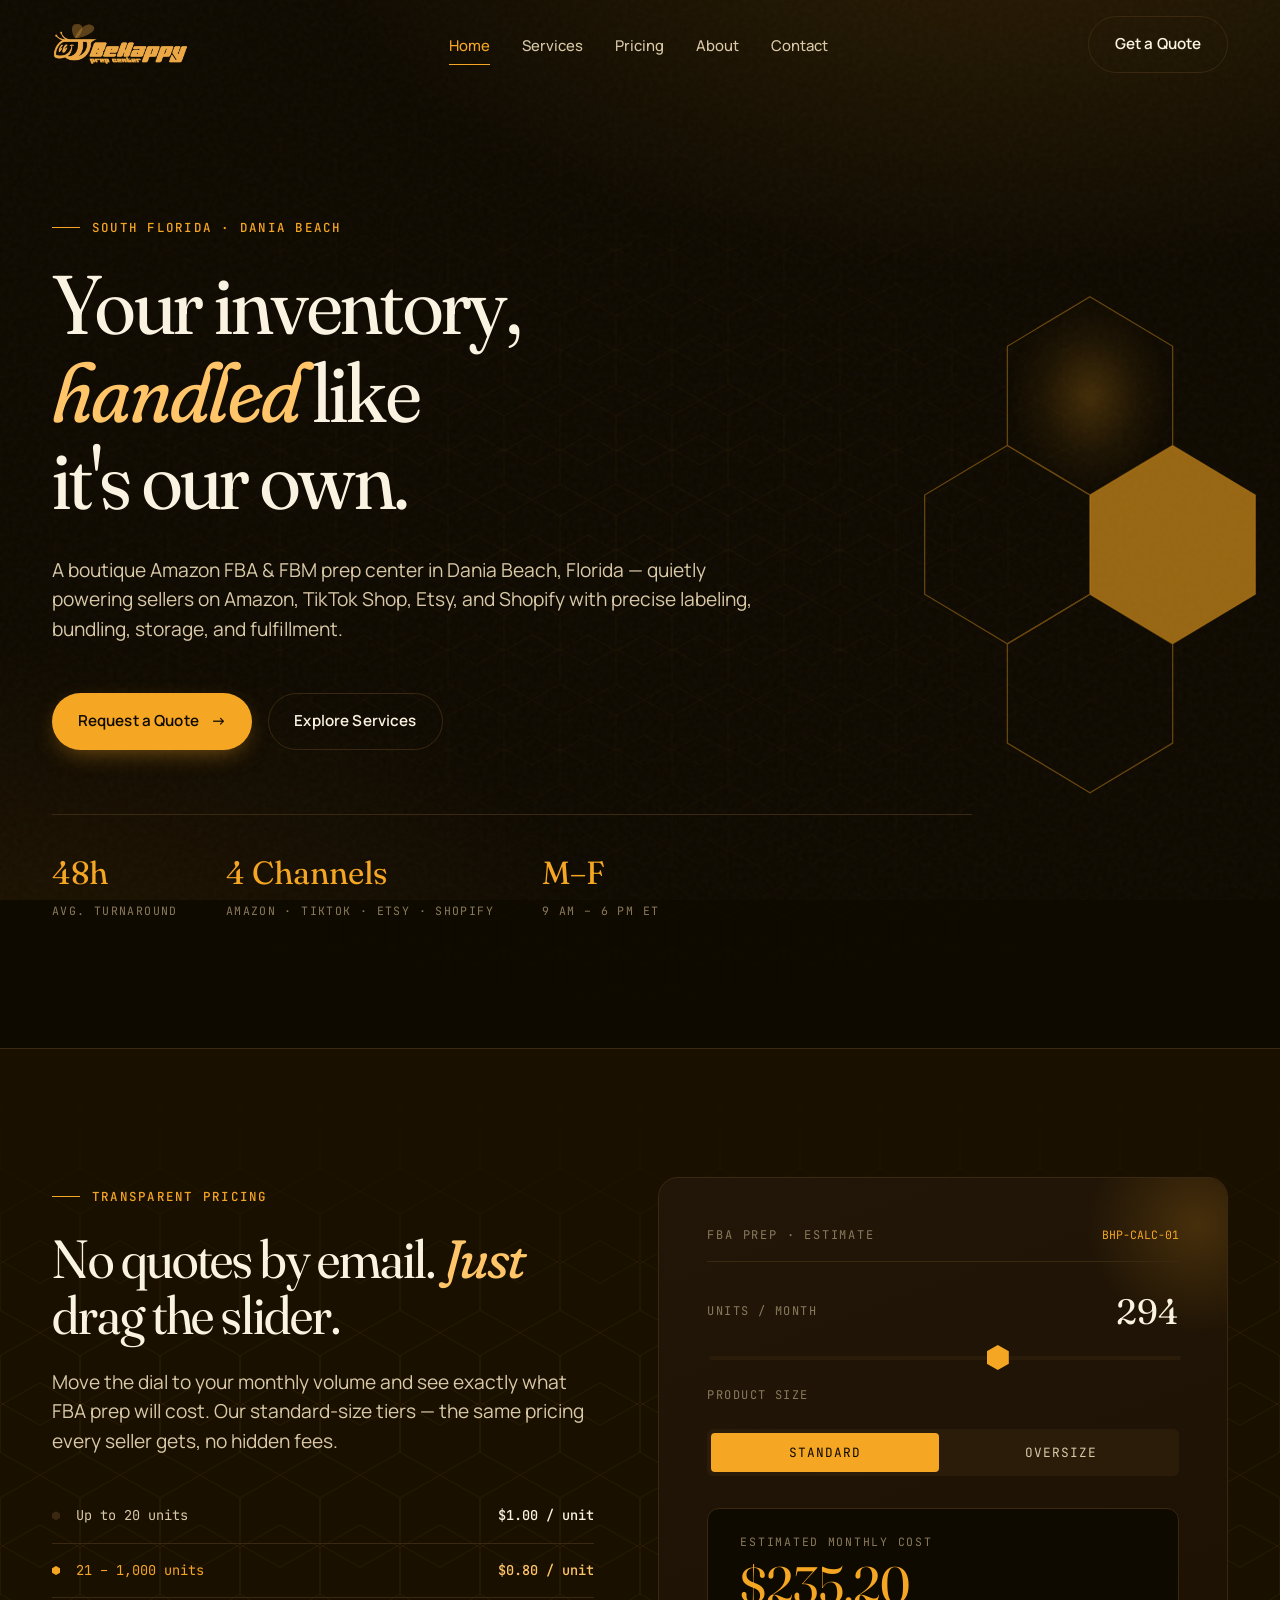
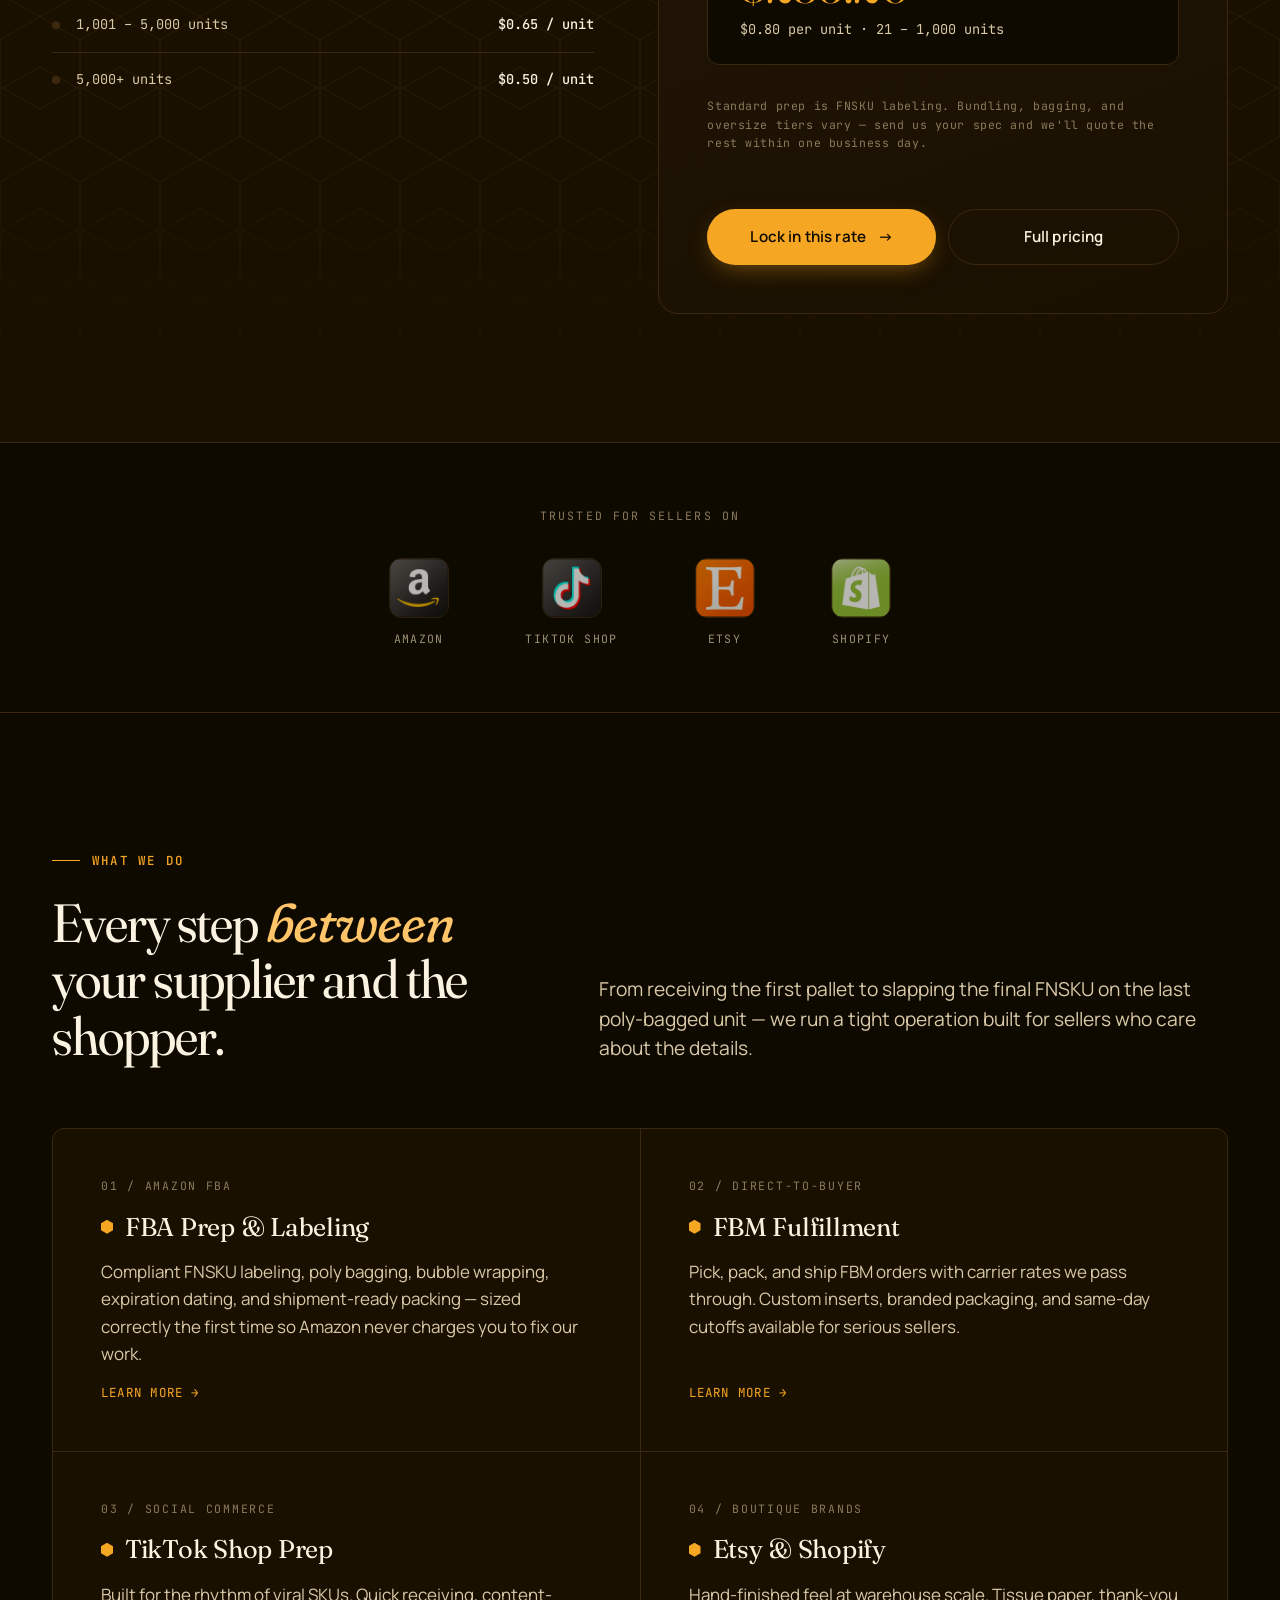
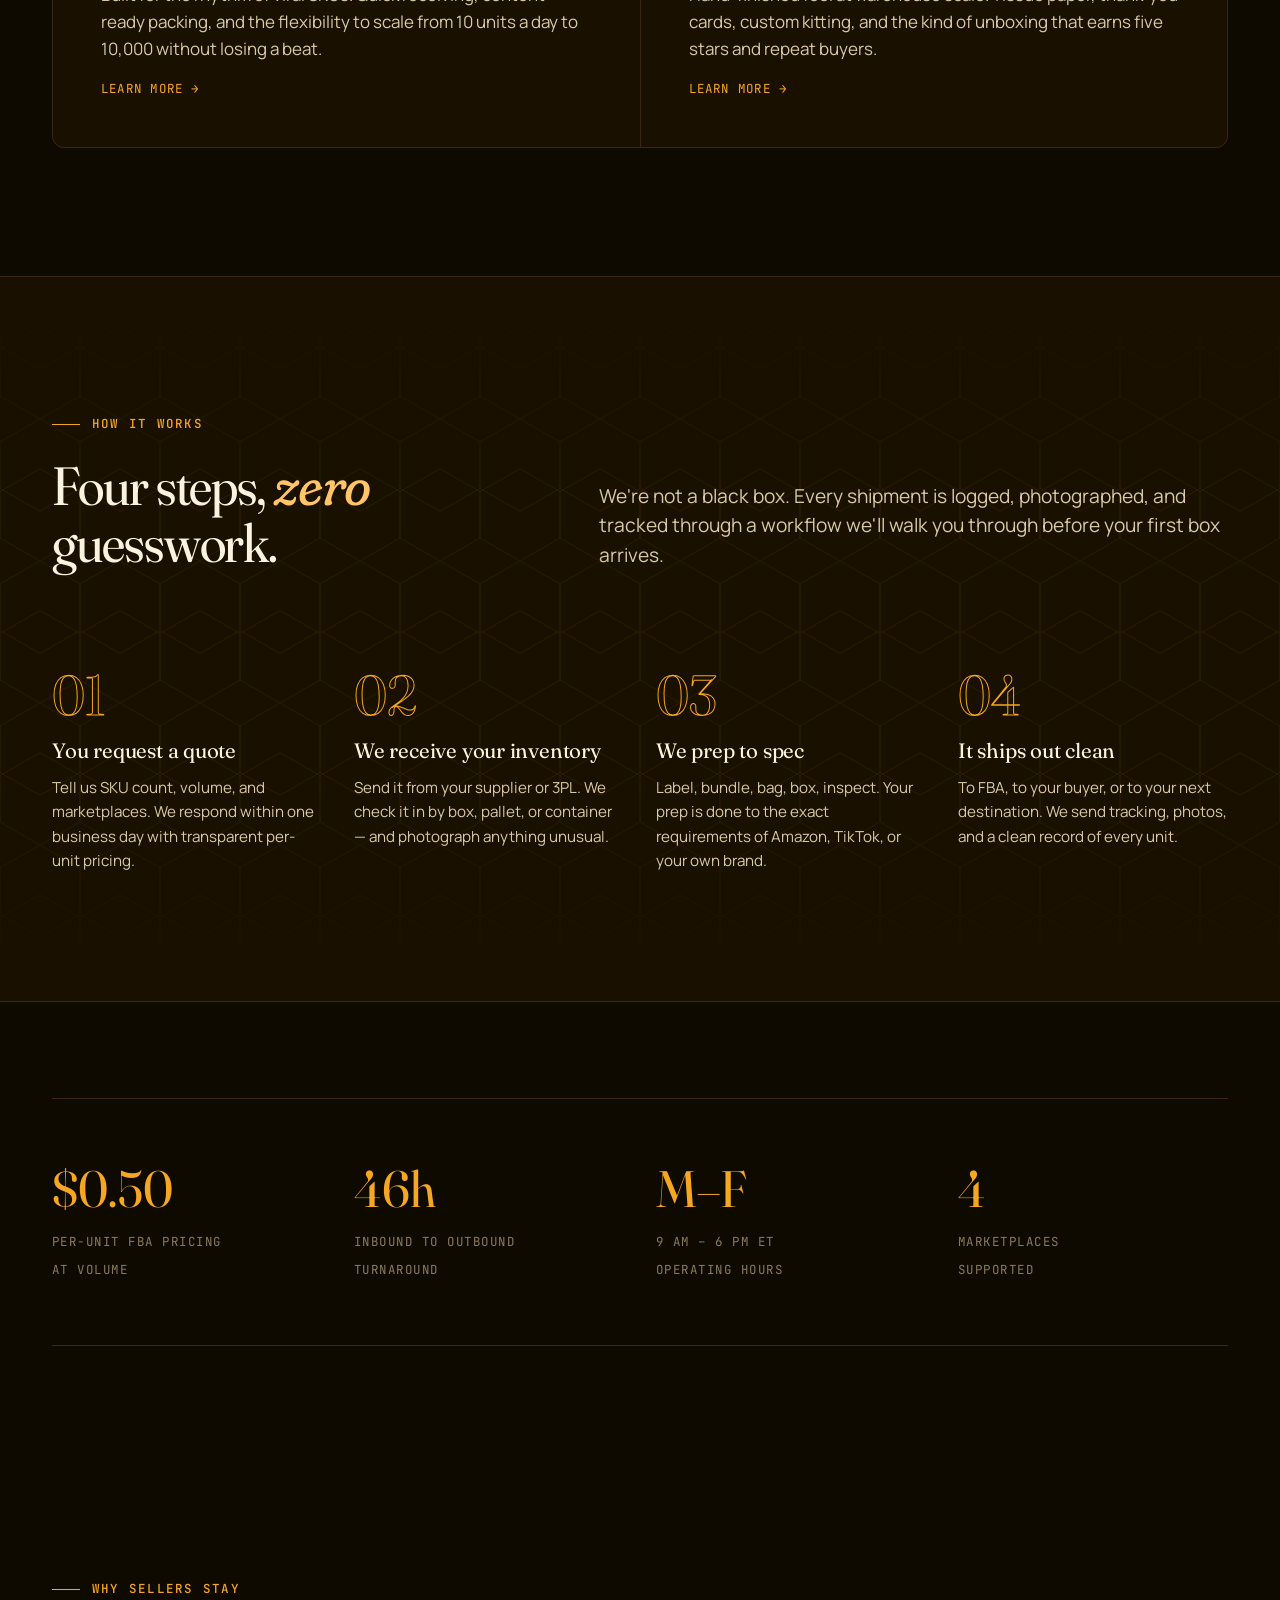
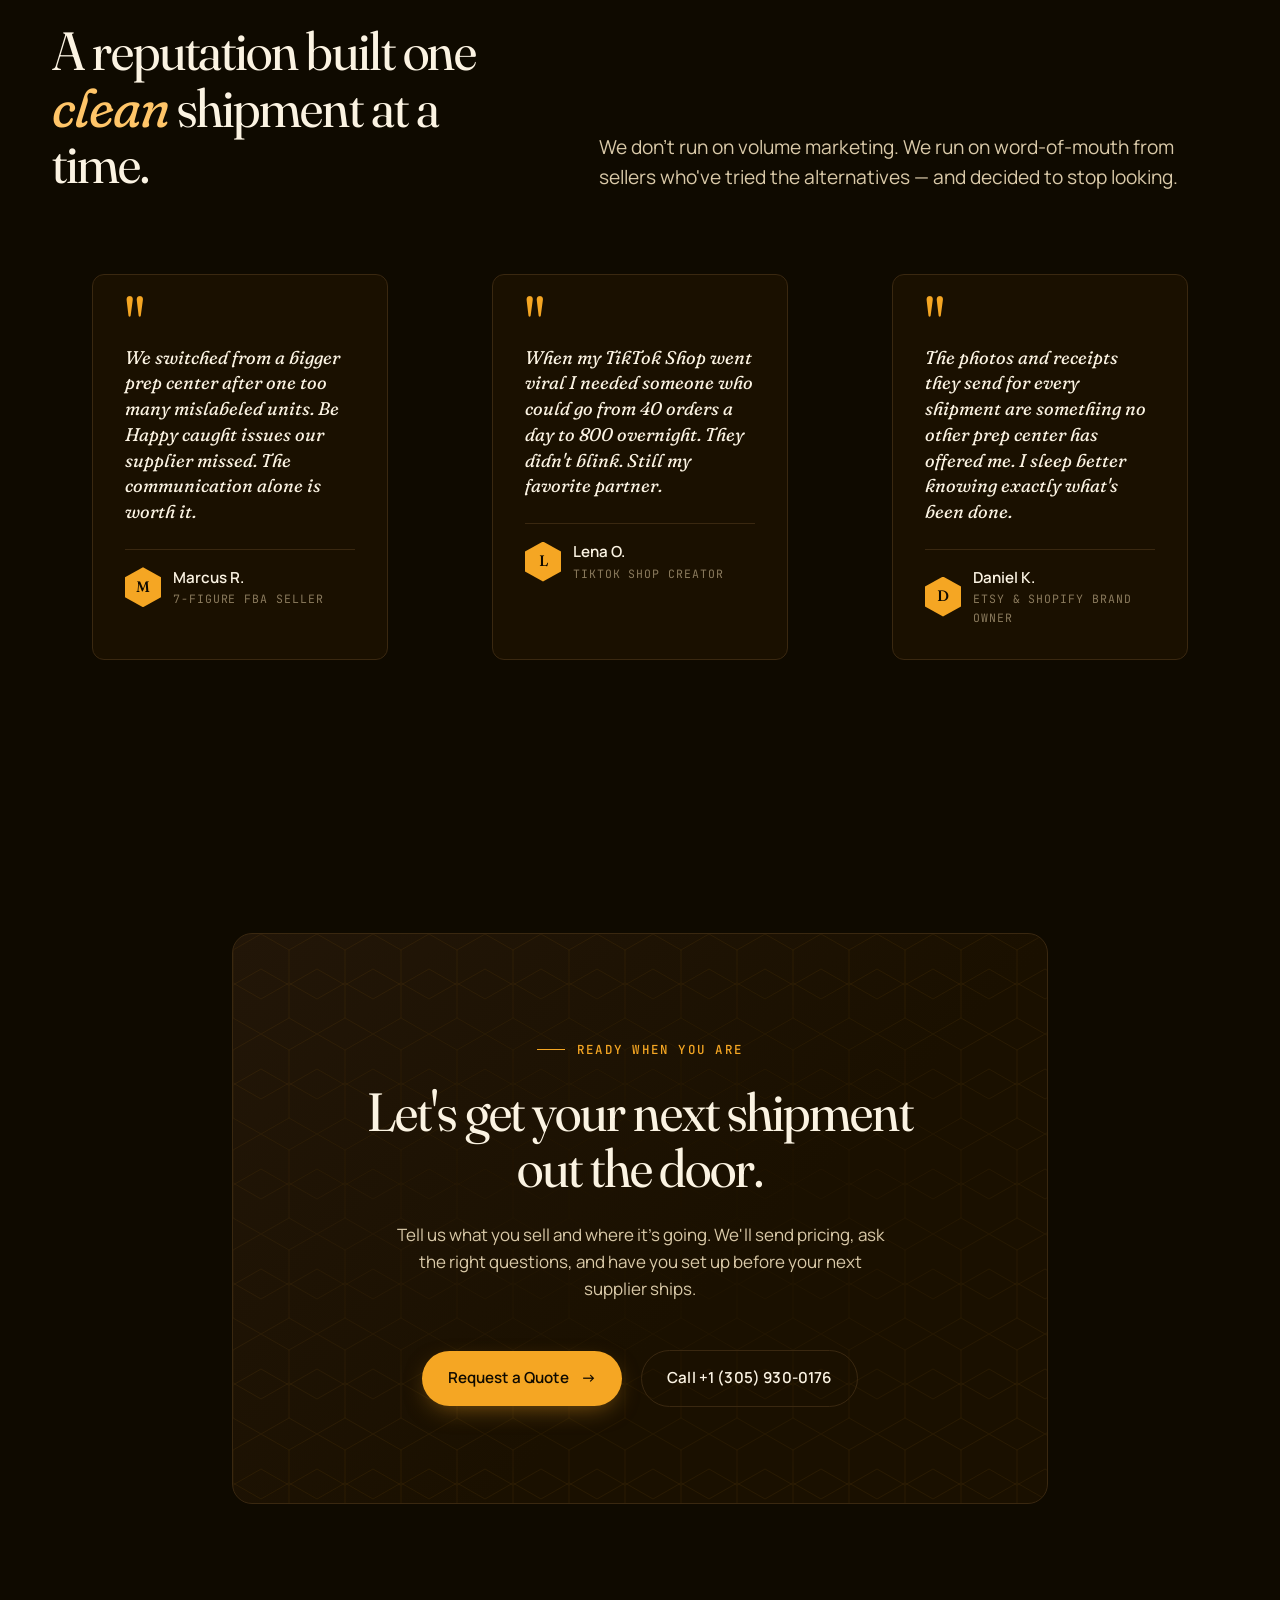
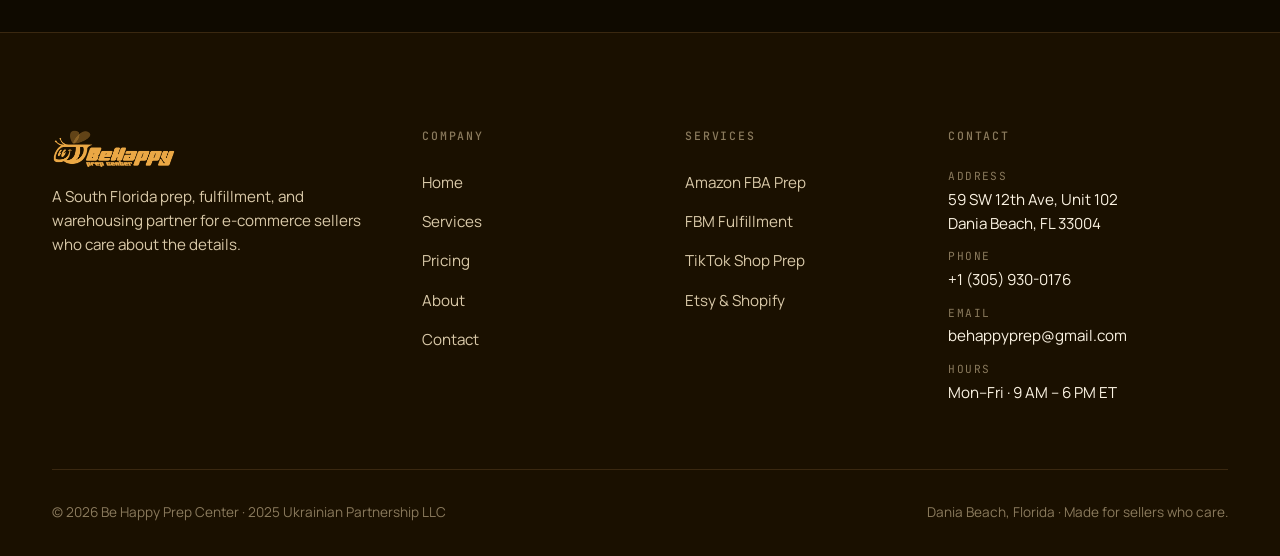
==== commit d7b936bf: "Add files via upload" ====
--- a/index.html
+++ b/index.html
@@ -8,6 +8,8 @@
   <title>Be Happy Prep Center | FBA Prep Center South Florida — Dania Beach</title>
   <meta name="description" content="Amazon FBA & FBM prep, labeling, bundling, and warehousing in Dania Beach, FL. Trusted by e-commerce sellers on Amazon, TikTok Shop, Etsy, and Shopify. Get a quote today.">
   <link rel="canonical" href="https://behappyprep.com/">
+
+  <link rel="icon" href="images/favicon.ico">
 
   <!-- Open Graph -->
   <meta property="og:type" content="website">
@@ -73,11 +75,7 @@
   <div class="container">
     <nav class="nav" aria-label="Primary">
       <a class="brand" href="index.html" aria-label="Be Happy Prep Center home">
-        <svg class="brand-mark" viewBox="0 0 32 36" aria-hidden="true">
-          <polygon points="16,1 31,9.5 31,26.5 16,35 1,26.5 1,9.5" fill="none" stroke="#F5A623" stroke-width="1.5"/>
-          <polygon points="16,8 24,12.5 24,21.5 16,26 8,21.5 8,12.5" fill="#F5A623"/>
-        </svg>
-        <span>Be Happy Prep</span>
+        <img class="brand-logo" src="images/BeHappyLight.webp" alt="Be Happy Prep Center logo">
       </a>
 
       <ul class="nav-links" id="primary-nav">
@@ -103,90 +101,158 @@
 <!-- ============== HERO ============== -->
 <section class="hero" aria-labelledby="hero-title">
   <div class="honeycomb-bg" aria-hidden="true"></div>
-  <div class="container">
-    <div class="hero-grid">
-      <div>
-        <span class="eyebrow">South Florida · Dania Beach</span>
-        <h1 id="hero-title">
-          <span class="line">Your inventory,</span>
-          <span class="line"><em class="italic-accent">handled</em> like</span>
-          <span class="line">it's our own.</span>
-        </h1>
-        <p class="lede hero-lede">
-          A boutique Amazon FBA &amp; FBM prep center in Dania Beach, Florida —
-          quietly powering sellers on Amazon, TikTok Shop, Etsy, and Shopify with
-          precise labeling, bundling, storage, and fulfillment.
+
+  <!-- Floating honeycomb cluster behind text -->
+  <div class="hero-deco" aria-hidden="true">
+    <svg viewBox="0 0 600 600" xmlns="http://www.w3.org/2000/svg">
+      <defs>
+        <radialGradient id="cellGlow" cx="50%" cy="50%" r="50%">
+          <stop offset="0%" stop-color="#F5A623" stop-opacity="0.32"/>
+          <stop offset="60%" stop-color="#F5A623" stop-opacity="0.08"/>
+          <stop offset="100%" stop-color="#F5A623" stop-opacity="0"/>
+        </radialGradient>
+      </defs>
+      <g fill="none" stroke="#F5A623" stroke-width="1.2" opacity="0.55">
+        <polygon points="300,80 380,128 380,224 300,272 220,224 220,128"/>
+        <polygon points="380,224 460,272 460,368 380,416 300,368 300,272"/>
+        <polygon points="220,224 300,272 300,368 220,416 140,368 140,272"/>
+        <polygon points="300,368 380,416 380,512 300,560 220,512 220,416"/>
+      </g>
+      <g fill="url(#cellGlow)">
+        <polygon points="300,80 380,128 380,224 300,272 220,224 220,128"/>
+      </g>
+      <g fill="#F5A623" opacity="0.85">
+        <polygon points="380,224 460,272 460,368 380,416 300,368 300,272"/>
+      </g>
+    </svg>
+  </div>
+
+  <div class="container">
+    <div class="hero-inner">
+      <span class="eyebrow">South Florida · Dania Beach</span>
+      <h1 id="hero-title">
+        <span class="line">Your inventory,</span>
+        <span class="line"><em class="italic-accent">handled</em> like</span>
+        <span class="line">it's our own.</span>
+      </h1>
+      <p class="lede hero-lede">
+        A boutique Amazon FBA &amp; FBM prep center in Dania Beach, Florida —
+        quietly powering sellers on Amazon, TikTok Shop, Etsy, and Shopify with
+        precise labeling, bundling, storage, and fulfillment.
+      </p>
+      <div class="hero-ctas">
+        <a href="contact.html" class="btn btn-primary">
+          Request a Quote <span class="arrow">→</span>
+        </a>
+        <a href="services.html" class="btn btn-ghost">Explore Services</a>
+      </div>
+
+      <div class="hero-trust" aria-label="Quick facts">
+        <div class="hero-trust-item">
+          <span class="num">48h</span>
+          <span class="label">Avg. turnaround</span>
+        </div>
+        <div class="hero-trust-item">
+          <span class="num">4&nbsp;Channels</span>
+          <span class="label">Amazon · TikTok · Etsy · Shopify</span>
+        </div>
+        <div class="hero-trust-item">
+          <span class="num">M–F</span>
+          <span class="label">9 AM – 6 PM ET</span>
+        </div>
+      </div>
+    </div>
+  </div>
+</section>
+
+<!-- ============== CALCULATOR ============== -->
+<section class="calculator-section" aria-labelledby="calc-title">
+  <div class="container">
+    <div class="calc-wrap" data-calculator>
+
+      <div class="calc-intro reveal">
+        <span class="eyebrow">Transparent pricing</span>
+        <h2 id="calc-title">No quotes by email. <em class="italic-accent">Just</em> drag the slider.</h2>
+        <p class="lede">
+          Move the dial to your monthly volume and see exactly what FBA prep will cost.
+          Our standard-size tiers — the same pricing every seller gets, no hidden fees.
         </p>
-        <div class="hero-ctas">
-          <a href="contact.html" class="btn btn-primary">
-            Request a Quote <span class="arrow">→</span>
+
+        <ul class="calc-tier-list" aria-label="FBA standard-size pricing tiers">
+          <li data-calc-tier="0">
+            <span class="tier-dot" aria-hidden="true"></span>
+            <span class="tier-range">Up to 20 units</span>
+            <span class="tier-price">$1.00 / unit</span>
+          </li>
+          <li data-calc-tier="1">
+            <span class="tier-dot" aria-hidden="true"></span>
+            <span class="tier-range">21 – 1,000 units</span>
+            <span class="tier-price">$0.80 / unit</span>
+          </li>
+          <li data-calc-tier="2">
+            <span class="tier-dot" aria-hidden="true"></span>
+            <span class="tier-range">1,001 – 5,000 units</span>
+            <span class="tier-price">$0.65 / unit</span>
+          </li>
+          <li data-calc-tier="3">
+            <span class="tier-dot" aria-hidden="true"></span>
+            <span class="tier-range">5,000+ units</span>
+            <span class="tier-price">$0.50 / unit</span>
+          </li>
+        </ul>
+      </div>
+
+      <div class="calc-panel reveal">
+        <div class="calc-header">
+          <span class="calc-title">FBA Prep · Estimate</span>
+          <span class="calc-id">BHP-CALC-01</span>
+        </div>
+
+        <div class="calc-controls">
+          <div class="calc-control-row">
+            <span class="calc-label">Units / month</span>
+            <span class="calc-value" data-calc-qty>500</span>
+          </div>
+          <input
+            class="calc-slider"
+            type="range"
+            min="0"
+            max="1000"
+            value="617"
+            step="1"
+            aria-label="Monthly unit volume"
+            data-calc-slider>
+
+          <div class="calc-control-row">
+            <span class="calc-label">Product size</span>
+          </div>
+          <div class="calc-size" role="group" aria-label="Product size">
+            <button type="button" data-calc-size="standard" aria-pressed="true">Standard</button>
+            <button type="button" data-calc-size="oversize" aria-pressed="false">Oversize</button>
+          </div>
+        </div>
+
+        <div class="calc-output">
+          <div>
+            <span class="out-label">Estimated monthly cost</span>
+            <span class="out-total" data-calc-total>$400.00</span>
+            <div class="out-perunit" data-calc-perunit>$0.80 per unit · 21 – 1,000 units</div>
+          </div>
+        </div>
+
+        <p class="calc-note">
+          Standard prep is FNSKU labeling. Bundling, bagging, and oversize tiers vary —
+          send us your spec and we'll quote the rest within one business day.
+        </p>
+
+        <div class="calc-cta">
+          <a class="btn btn-primary" data-calc-cta href="contact.html">
+            Lock in this rate <span class="arrow">→</span>
           </a>
-          <a href="services.html" class="btn btn-ghost">Explore Services</a>
-        </div>
-
-        <div class="hero-trust" aria-label="Quick facts">
-          <div class="hero-trust-item">
-            <span class="num"><span data-count="48" data-suffix="h">0h</span></span>
-            <span class="label">Avg. turnaround</span>
-          </div>
-          <div class="hero-trust-item">
-            <span class="num">4&nbsp;Channels</span>
-            <span class="label">Amazon · TikTok · Etsy · Shopify</span>
-          </div>
-          <div class="hero-trust-item">
-            <span class="num">M–F</span>
-            <span class="label">9 AM – 6 PM ET</span>
-          </div>
-        </div>
-      </div>
-
-      <div class="hero-visual" aria-hidden="true">
-        <div class="hex-grid">
-          <div class="hex-cell empty"></div>
-          <div class="hex-cell">
-            <img src="https://images.unsplash.com/photo-1601598851547-4302969d0614?w=400&q=80" alt="">
-          </div>
-          <div class="hex-cell empty"></div>
-
-          <div class="hex-cell">
-            <img src="https://images.unsplash.com/photo-1607082348824-0a96f2a4b9da?w=400&q=80" alt="">
-          </div>
-          <div class="hex-cell accent">
-            <div>
-              <div class="accent-num">100%</div>
-              <div class="accent-label">FBA compliant</div>
-            </div>
-          </div>
-          <div class="hex-cell">
-            <img src="https://images.unsplash.com/photo-1586528116311-ad8dd3c8310d?w=400&q=80" alt="">
-          </div>
-
-          <div class="hex-cell empty"></div>
-          <div class="hex-cell">
-            <img src="https://images.unsplash.com/photo-1556909114-f6e7ad7d3136?w=400&q=80" alt="">
-          </div>
-          <div class="hex-cell empty"></div>
-
-          <div class="hex-cell">
-            <img src="https://images.unsplash.com/photo-1568010967706-c2a52aadcd8b?w=400&q=80" alt="">
-          </div>
-          <div class="hex-cell accent">
-            <div>
-              <div class="accent-num">Dania</div>
-              <div class="accent-label">Beach, FL</div>
-            </div>
-          </div>
-          <div class="hex-cell">
-            <img src="https://images.unsplash.com/photo-1611532736597-de2d4265fba3?w=400&q=80" alt="">
-          </div>
-
-          <div class="hex-cell empty"></div>
-          <div class="hex-cell">
-            <img src="https://images.unsplash.com/photo-1553413077-190dd305871c?w=400&q=80" alt="">
-          </div>
-          <div class="hex-cell empty"></div>
-        </div>
-      </div>
+          <a class="btn btn-ghost" href="pricing.html">Full pricing</a>
+        </div>
+      </div>
+
     </div>
   </div>
 </section>
@@ -194,13 +260,23 @@
 <!-- ============== CHANNEL STRIP ============== -->
 <section class="channel-strip" aria-label="Marketplaces we support">
   <div class="container">
-    <div class="channel-strip-inner">
-      <span class="channel-label">Trusted for sellers on</span>
-      <div class="channel-list">
-        <span class="channel">Amazon</span>
-        <span class="channel">TikTok Shop</span>
-        <span class="channel">Etsy</span>
-        <span class="channel">Shopify</span>
+    <span class="channel-label">Trusted for sellers on</span>
+    <div class="channel-list">
+      <div class="channel-item">
+        <span class="channel-icon"><img src="images/Amazon.webp" alt="Amazon marketplace icon" loading="lazy"></span>
+        <span class="channel-name">Amazon</span>
+      </div>
+      <div class="channel-item">
+        <span class="channel-icon"><img src="images/TikTok.webp" alt="TikTok Shop icon" loading="lazy"></span>
+        <span class="channel-name">TikTok Shop</span>
+      </div>
+      <div class="channel-item">
+        <span class="channel-icon"><img src="images/Etsy.webp" alt="Etsy marketplace icon" loading="lazy"></span>
+        <span class="channel-name">Etsy</span>
+      </div>
+      <div class="channel-item">
+        <span class="channel-icon"><img src="images/Shopify.webp" alt="Shopify e-commerce icon" loading="lazy"></span>
+        <span class="channel-name">Shopify</span>
       </div>
     </div>
   </div>
@@ -400,11 +476,7 @@
     <div class="footer-grid">
       <div class="footer-brand">
         <a class="brand" href="index.html">
-          <svg class="brand-mark" viewBox="0 0 32 36" aria-hidden="true">
-            <polygon points="16,1 31,9.5 31,26.5 16,35 1,26.5 1,9.5" fill="none" stroke="#F5A623" stroke-width="1.5"/>
-            <polygon points="16,8 24,12.5 24,21.5 16,26 8,21.5 8,12.5" fill="#F5A623"/>
-          </svg>
-          <span>Be Happy Prep</span>
+          <img class="brand-logo" src="images/BeHappyLight.webp" alt="Be Happy Prep Center logo">
         </a>
         <p>A South Florida prep, fulfillment, and warehousing partner for e-commerce sellers who care about the details.</p>
       </div>
--- a/style.css
+++ b/style.css
@@ -5,7 +5,6 @@
 
 /* ---------- 1. Design tokens ---------- */
 :root {
-  /* Palette */
   --bg-base: #0F0A00;
   --bg-elev-1: #1A1000;
   --bg-elev-2: #221608;
@@ -24,12 +23,10 @@
   --ink-mute: #8A7A5C;
   --ink-faint: #5A4C36;
 
-  /* Type */
   --font-display: 'Fraunces', 'Times New Roman', serif;
   --font-body: 'Manrope', system-ui, -apple-system, sans-serif;
   --font-mono: 'JetBrains Mono', ui-monospace, monospace;
 
-  /* Spacing */
   --sp-1: 0.25rem;
   --sp-2: 0.5rem;
   --sp-3: 0.75rem;
@@ -42,15 +39,12 @@
   --sp-16: 8rem;
   --sp-20: 10rem;
 
-  /* Container */
   --container: 1240px;
   --container-narrow: 880px;
 
-  /* Motion */
   --ease: cubic-bezier(0.16, 1, 0.3, 1);
   --ease-out: cubic-bezier(0.22, 1, 0.36, 1);
 
-  /* Radii */
   --r-sm: 6px;
   --r-md: 12px;
   --r-lg: 20px;
@@ -81,7 +75,6 @@
   text-rendering: optimizeLegibility;
 }
 
-/* Subtle film grain across the whole page */
 body::before {
   content: '';
   position: fixed;
@@ -127,10 +120,7 @@
   line-height: 1.2;
   letter-spacing: -0.01em;
 }
-h4 {
-  font-size: 1.1rem;
-  line-height: 1.3;
-}
+h4 { font-size: 1.1rem; line-height: 1.3; }
 
 p { margin: 0 0 var(--sp-5); }
 p:last-child { margin-bottom: 0; }
@@ -199,28 +189,6 @@
   -webkit-mask-image: radial-gradient(ellipse 80% 70% at 50% 50%, black, transparent 80%);
 }
 
-.hex-divider {
-  display: flex;
-  align-items: center;
-  gap: var(--sp-4);
-  margin: var(--sp-10) auto;
-  max-width: 200px;
-  justify-content: center;
-}
-.hex-divider::before,
-.hex-divider::after {
-  content: '';
-  flex: 1;
-  height: 1px;
-  background: linear-gradient(90deg, transparent, var(--line), transparent);
-}
-.hex-divider span {
-  width: 14px;
-  height: 16px;
-  background: var(--honey);
-  clip-path: polygon(50% 0%, 100% 25%, 100% 75%, 50% 100%, 0% 75%, 0% 25%);
-}
-
 /* ---------- 6. Buttons ---------- */
 .btn {
   display: inline-flex;
@@ -296,21 +264,19 @@
 }
 
 .brand {
-  display: flex;
-  align-items: center;
-  gap: var(--sp-3);
-  font-family: var(--font-display);
-  font-size: 1.25rem;
-  font-weight: 500;
+  display: inline-flex;
+  align-items: center;
   color: var(--ink);
-  letter-spacing: -0.01em;
-}
-.brand:hover { color: var(--honey); }
-.brand-mark {
-  width: 32px;
-  height: 36px;
-  display: inline-block;
-}
+  transition: opacity 200ms var(--ease);
+}
+.brand:hover { opacity: 0.85; color: var(--ink); }
+.brand-logo {
+  height: 44px;
+  width: auto;
+  display: block;
+  transition: height 300ms var(--ease);
+}
+.site-header.scrolled .brand-logo { height: 38px; }
 
 .nav-links {
   display: flex;
@@ -372,6 +338,7 @@
     gap: var(--sp-4);
     align-items: flex-start;
   }
+  .brand-logo { height: 38px; }
 }
 
 /* ---------- 8. Hero ---------- */
@@ -379,26 +346,18 @@
   position: relative;
   padding: calc(var(--sp-20) + var(--sp-8)) 0 var(--sp-16);
   overflow: hidden;
-  min-height: 92vh;
-  display: flex;
-  align-items: center;
-}
-
-.hero-grid {
-  display: grid;
-  grid-template-columns: 1.15fr 1fr;
-  gap: var(--sp-10);
-  align-items: center;
-}
-
-@media (max-width: 960px) {
-  .hero-grid { grid-template-columns: 1fr; gap: var(--sp-8); }
-  .hero { min-height: auto; padding-top: var(--sp-20); }
-}
-
-.hero h1 {
-  margin-bottom: var(--sp-6);
-}
+  min-height: 88vh;
+  display: flex;
+  align-items: center;
+}
+
+.hero-inner {
+  position: relative;
+  max-width: 920px;
+  z-index: 2;
+}
+
+.hero h1 { margin-bottom: var(--sp-6); }
 .hero h1 .line {
   display: block;
   opacity: 0;
@@ -425,9 +384,7 @@
   animation: rise 900ms var(--ease) 580ms forwards;
 }
 
-@keyframes rise {
-  to { opacity: 1; transform: translateY(0); }
-}
+@keyframes rise { to { opacity: 1; transform: translateY(0); } }
 
 .hero-trust {
   display: flex;
@@ -437,12 +394,9 @@
   border-top: 1px solid var(--line);
   opacity: 0;
   animation: rise 900ms var(--ease) 800ms forwards;
-}
-.hero-trust-item {
-  display: flex;
-  flex-direction: column;
-  gap: var(--sp-1);
-}
+  flex-wrap: wrap;
+}
+.hero-trust-item { display: flex; flex-direction: column; gap: var(--sp-1); }
 .hero-trust-item .num {
   font-family: var(--font-display);
   font-size: 2rem;
@@ -457,138 +411,355 @@
   color: var(--ink-mute);
 }
 
-/* Hero hex-cell visual */
-.hero-visual {
-  position: relative;
-  aspect-ratio: 1 / 1.05;
-  opacity: 0;
-  animation: rise 1200ms var(--ease) 300ms forwards;
-}
-
-.hex-grid {
+/* Floating hex decoration in the hero */
+.hero-deco {
   position: absolute;
-  inset: 0;
-  display: grid;
-  grid-template-columns: repeat(3, 1fr);
-  grid-template-rows: repeat(5, 1fr);
-  gap: 6px;
-}
-
-.hex-cell {
-  position: relative;
-  clip-path: polygon(50% 0%, 100% 25%, 100% 75%, 50% 100%, 0% 75%, 0% 25%);
+  top: 50%;
+  right: -120px;
+  transform: translateY(-50%);
+  width: 620px;
+  height: 620px;
+  pointer-events: none;
+  z-index: 1;
+  opacity: 0.7;
+}
+.hero-deco svg { width: 100%; height: 100%; }
+
+@media (max-width: 960px) {
+  .hero { min-height: auto; padding-top: var(--sp-20); }
+  .hero-deco { display: none; }
+}
+
+/* ---------- 9. Calculator section ---------- */
+.calculator-section {
+  background: var(--bg-elev-1);
+  border-top: 1px solid var(--line);
+  border-bottom: 1px solid var(--line);
+  position: relative;
   overflow: hidden;
-  background: var(--bg-elev-2);
-  transition: transform 500ms var(--ease);
-}
-.hex-cell::after {
+}
+.calculator-section::before {
   content: '';
   position: absolute;
   inset: 0;
-  background: linear-gradient(180deg, transparent 50%, rgba(15, 10, 0, 0.7));
-}
-.hex-cell img {
+  background-image: url("data:image/svg+xml;utf8,<svg xmlns='http://www.w3.org/2000/svg' viewBox='0 0 56 100'><path d='M28 0 L56 16 V49 L28 65 L0 49 V16 Z M28 35 L56 51 V84 L28 100 L0 84 V51 Z' fill='none' stroke='%23F5A623' stroke-width='0.5' stroke-opacity='0.1'/></svg>");
+  background-size: 80px 142px;
+  pointer-events: none;
+  mask-image: linear-gradient(180deg, transparent, black 30%, black 70%, transparent);
+  -webkit-mask-image: linear-gradient(180deg, transparent, black 30%, black 70%, transparent);
+}
+
+.calc-wrap {
+  display: grid;
+  grid-template-columns: 1fr 1.05fr;
+  gap: var(--sp-10);
+  align-items: stretch;
+}
+@media (max-width: 960px) {
+  .calc-wrap { grid-template-columns: 1fr; gap: var(--sp-8); }
+}
+
+.calc-intro h2 { margin-bottom: var(--sp-5); }
+.calc-intro .lede { margin-bottom: var(--sp-6); }
+
+.calc-tier-list {
+  list-style: none;
+  margin: 0;
+  padding: 0;
+  display: flex;
+  flex-direction: column;
+}
+.calc-tier-list li {
+  display: flex;
+  align-items: center;
+  gap: var(--sp-4);
+  padding: var(--sp-4) 0;
+  border-bottom: 1px solid var(--line);
+  font-family: var(--font-mono);
+  font-size: 0.85rem;
+  color: var(--ink-soft);
+  transition: color 250ms var(--ease);
+}
+.calc-tier-list li:last-child { border-bottom: none; }
+.calc-tier-list li .tier-range { flex: 1; }
+.calc-tier-list li .tier-price { color: var(--ink); font-weight: 500; }
+.calc-tier-list li.active { color: var(--honey); }
+.calc-tier-list li.active .tier-price { color: var(--honey-glow); }
+.calc-tier-list li .tier-dot {
+  width: 8px;
+  height: 9px;
+  background: var(--line);
+  clip-path: polygon(50% 0%, 100% 25%, 100% 75%, 50% 100%, 0% 75%, 0% 25%);
+  flex-shrink: 0;
+  transition: background 250ms var(--ease), box-shadow 250ms var(--ease);
+}
+.calc-tier-list li.active .tier-dot {
+  background: var(--honey);
+  box-shadow: 0 0 12px rgba(245, 166, 35, 0.6);
+}
+
+/* Calculator panel */
+.calc-panel {
+  background: linear-gradient(160deg, var(--bg-elev-2), var(--bg-elev-1));
+  border: 1px solid var(--line);
+  border-radius: var(--r-lg);
+  padding: var(--sp-8);
+  position: relative;
+  overflow: hidden;
+  display: flex;
+  flex-direction: column;
+  gap: var(--sp-6);
+}
+@media (max-width: 600px) { .calc-panel { padding: var(--sp-6); } }
+.calc-panel::before {
+  content: '';
+  position: absolute;
+  top: -80px;
+  right: -80px;
+  width: 220px;
+  height: 254px;
+  background: radial-gradient(circle, rgba(245, 166, 35, 0.18), transparent 65%);
+  clip-path: polygon(50% 0%, 100% 25%, 100% 75%, 50% 100%, 0% 75%, 0% 25%);
+  pointer-events: none;
+}
+
+.calc-header {
+  display: flex;
+  justify-content: space-between;
+  align-items: baseline;
+  border-bottom: 1px solid var(--line);
+  padding-bottom: var(--sp-4);
+  position: relative;
+  z-index: 1;
+}
+.calc-header .calc-title {
+  font-family: var(--font-mono);
+  font-size: 0.75rem;
+  letter-spacing: 0.15em;
+  text-transform: uppercase;
+  color: var(--ink-mute);
+}
+.calc-header .calc-id {
+  font-family: var(--font-mono);
+  font-size: 0.72rem;
+  color: var(--honey);
+}
+
+.calc-controls {
+  display: flex;
+  flex-direction: column;
+  gap: var(--sp-5);
+  position: relative;
+  z-index: 1;
+}
+
+.calc-control-row {
+  display: flex;
+  justify-content: space-between;
+  align-items: center;
+  gap: var(--sp-4);
+  flex-wrap: wrap;
+}
+.calc-control-row .calc-label {
+  font-family: var(--font-mono);
+  font-size: 0.75rem;
+  letter-spacing: 0.12em;
+  text-transform: uppercase;
+  color: var(--ink-mute);
+}
+.calc-control-row .calc-value {
+  font-family: var(--font-display);
+  font-size: 2.2rem;
+  color: var(--ink);
+  font-variation-settings: 'opsz' 36;
+  line-height: 1;
+}
+
+.calc-slider {
+  -webkit-appearance: none;
+  appearance: none;
   width: 100%;
-  height: 100%;
-  object-fit: cover;
-  transition: transform 800ms var(--ease);
-}
-.hex-cell:hover { transform: scale(1.04); z-index: 3; }
-.hex-cell:hover img { transform: scale(1.08); }
-
-.hex-cell.accent {
-  background: linear-gradient(135deg, var(--honey), var(--honey-deep));
+  height: 4px;
+  background: var(--bg-elev-3);
+  border-radius: 999px;
+  outline: none;
+  cursor: pointer;
+}
+.calc-slider::-webkit-slider-thumb {
+  -webkit-appearance: none;
+  appearance: none;
+  width: 22px;
+  height: 25px;
+  background: var(--honey);
+  clip-path: polygon(50% 0%, 100% 25%, 100% 75%, 50% 100%, 0% 75%, 0% 25%);
+  cursor: grab;
+  transition: transform 200ms var(--ease), filter 200ms var(--ease);
+  border: none;
+}
+.calc-slider::-webkit-slider-thumb:hover {
+  transform: scale(1.15);
+  filter: drop-shadow(0 0 8px rgba(245, 166, 35, 0.7));
+}
+.calc-slider::-webkit-slider-thumb:active { cursor: grabbing; }
+.calc-slider::-moz-range-thumb {
+  width: 22px;
+  height: 25px;
+  background: var(--honey);
+  clip-path: polygon(50% 0%, 100% 25%, 100% 75%, 50% 100%, 0% 75%, 0% 25%);
+  cursor: grab;
+  border: none;
+}
+
+.calc-size {
+  display: grid;
+  grid-template-columns: 1fr 1fr;
+  gap: var(--sp-2);
+  background: var(--bg-elev-3);
+  border-radius: var(--r-sm);
+  padding: 4px;
+}
+.calc-size button {
+  background: transparent;
+  border: none;
+  color: var(--ink-soft);
+  font-family: var(--font-mono);
+  font-size: 0.8rem;
+  letter-spacing: 0.08em;
+  text-transform: uppercase;
+  padding: 0.7rem var(--sp-3);
+  border-radius: calc(var(--r-sm) - 2px);
+  cursor: pointer;
+  transition: all 200ms var(--ease);
+}
+.calc-size button[aria-pressed="true"] {
+  background: var(--honey);
+  color: var(--bg-base);
+}
+.calc-size button:hover:not([aria-pressed="true"]) {
+  color: var(--ink);
+  background: rgba(245, 166, 35, 0.06);
+}
+
+.calc-output {
+  background: var(--bg-base);
+  border: 1px solid var(--line);
+  border-radius: var(--r-md);
+  padding: var(--sp-5) var(--sp-6);
+  display: flex;
+  justify-content: space-between;
+  align-items: center;
+  gap: var(--sp-5);
+  position: relative;
+  z-index: 1;
+  flex-wrap: wrap;
+}
+.calc-output .out-label {
+  font-family: var(--font-mono);
+  font-size: 0.72rem;
+  letter-spacing: 0.15em;
+  text-transform: uppercase;
+  color: var(--ink-mute);
+  display: block;
+  margin-bottom: var(--sp-2);
+}
+.calc-output .out-total {
+  font-family: var(--font-display);
+  font-size: clamp(2.4rem, 4vw, 3.2rem);
+  color: var(--honey);
+  line-height: 1;
+  font-variation-settings: 'opsz' 96;
+}
+.calc-output .out-total.pulse { animation: pulse 400ms var(--ease); }
+@keyframes pulse {
+  0% { transform: scale(1); }
+  50% { transform: scale(1.04); color: var(--honey-glow); }
+  100% { transform: scale(1); }
+}
+.calc-output .out-perunit {
+  font-family: var(--font-mono);
+  font-size: 0.85rem;
+  color: var(--ink-soft);
+  margin-top: var(--sp-2);
+}
+
+.calc-cta {
+  display: flex;
+  gap: var(--sp-3);
+  flex-wrap: wrap;
+  position: relative;
+  z-index: 1;
+}
+.calc-cta .btn { flex: 1; justify-content: center; min-width: 180px; }
+
+.calc-note {
+  font-family: var(--font-mono);
+  font-size: 0.72rem;
+  color: var(--ink-mute);
+  letter-spacing: 0.05em;
+  position: relative;
+  z-index: 1;
+}
+
+/* ---------- 10. Channel strip (with square icons) ---------- */
+.channel-strip {
+  padding: var(--sp-10) 0;
+  text-align: center;
+  border-bottom: 1px solid var(--line);
+}
+.channel-strip .channel-label {
+  font-family: var(--font-mono);
+  font-size: 0.72rem;
+  text-transform: uppercase;
+  letter-spacing: 0.18em;
+  color: var(--ink-mute);
+  display: block;
+  margin-bottom: var(--sp-6);
+}
+.channel-list {
   display: flex;
   align-items: center;
   justify-content: center;
-  color: var(--bg-base);
-  text-align: center;
-  padding: var(--sp-3);
-  box-shadow: 0 0 40px rgba(245, 166, 35, 0.3);
-}
-.hex-cell.accent::after { display: none; }
-.hex-cell.accent .accent-num {
-  font-family: var(--font-display);
-  font-size: clamp(1.5rem, 2.8vw, 2.2rem);
-  line-height: 1;
-  margin-bottom: 4px;
-}
-.hex-cell.accent .accent-label {
-  font-family: var(--font-mono);
-  font-size: 0.65rem;
-  text-transform: uppercase;
-  letter-spacing: 0.1em;
-}
-
-.hex-cell.empty {
-  background: transparent;
-  border: 1px dashed var(--line);
-  clip-path: polygon(50% 0%, 100% 25%, 100% 75%, 50% 100%, 0% 75%, 0% 25%);
-}
-
-/* Stagger the cells in for a build effect */
-.hex-cell {
-  opacity: 0;
-  animation: hex-in 700ms var(--ease) forwards;
-}
-.hex-cell:nth-child(1) { animation-delay: 400ms; }
-.hex-cell:nth-child(2) { animation-delay: 480ms; }
-.hex-cell:nth-child(3) { animation-delay: 560ms; }
-.hex-cell:nth-child(4) { animation-delay: 640ms; }
-.hex-cell:nth-child(5) { animation-delay: 720ms; }
-.hex-cell:nth-child(6) { animation-delay: 800ms; }
-.hex-cell:nth-child(7) { animation-delay: 880ms; }
-.hex-cell:nth-child(8) { animation-delay: 960ms; }
-.hex-cell:nth-child(9) { animation-delay: 1040ms; }
-.hex-cell:nth-child(10) { animation-delay: 1120ms; }
-.hex-cell:nth-child(11) { animation-delay: 1200ms; }
-.hex-cell:nth-child(12) { animation-delay: 1280ms; }
-.hex-cell:nth-child(13) { animation-delay: 1360ms; }
-.hex-cell:nth-child(14) { animation-delay: 1440ms; }
-.hex-cell:nth-child(15) { animation-delay: 1520ms; }
-
-@keyframes hex-in {
-  from { opacity: 0; transform: scale(0.8); }
-  to { opacity: 1; transform: scale(1); }
-}
-
-/* ---------- 9. Marquee of trust logos / channels ---------- */
-.channel-strip {
-  border-top: 1px solid var(--line);
-  border-bottom: 1px solid var(--line);
-  padding: var(--sp-6) 0;
-  background: var(--bg-elev-1);
+  gap: clamp(var(--sp-6), 6vw, var(--sp-12));
+  flex-wrap: wrap;
+}
+.channel-item {
+  display: flex;
+  flex-direction: column;
+  align-items: center;
+  gap: var(--sp-3);
+  opacity: 0.7;
+  transition: opacity 300ms var(--ease), transform 300ms var(--ease);
+}
+.channel-item:hover {
+  opacity: 1;
+  transform: translateY(-3px);
+}
+.channel-icon {
+  width: 60px;
+  height: 60px;
+  border-radius: var(--r-md);
+  display: flex;
+  align-items: center;
+  justify-content: center;
+  background: var(--bg-elev-2);
+  border: 1px solid var(--line);
   overflow: hidden;
-}
-.channel-strip-inner {
-  display: flex;
-  align-items: center;
-  gap: var(--sp-12);
-  flex-wrap: wrap;
-  justify-content: center;
-}
-.channel-label {
+  transition: border-color 300ms var(--ease), box-shadow 300ms var(--ease);
+}
+.channel-item:hover .channel-icon {
+  border-color: var(--honey-dark);
+  box-shadow: 0 8px 24px -10px rgba(245, 166, 35, 0.4);
+}
+.channel-icon img { width: 100%; height: 100%; object-fit: cover; }
+.channel-name {
   font-family: var(--font-mono);
   font-size: 0.72rem;
-  text-transform: uppercase;
-  letter-spacing: 0.15em;
-  color: var(--ink-mute);
-}
-.channel-list {
-  display: flex;
-  gap: var(--sp-10);
-  flex-wrap: wrap;
-  justify-content: center;
-}
-.channel {
-  font-family: var(--font-display);
-  font-size: 1.4rem;
+  letter-spacing: 0.12em;
+  text-transform: uppercase;
   color: var(--ink-soft);
-  font-style: italic;
-  letter-spacing: -0.01em;
-}
-
-/* ---------- 10. Services preview cards ---------- */
+}
+
+/* ---------- 11. Services preview cards ---------- */
 .services-preview { position: relative; }
 
 .section-header {
@@ -653,11 +824,7 @@
   flex-shrink: 0;
 }
 
-.service-card p {
-  color: var(--ink-soft);
-  margin: 0;
-  flex: 1;
-}
+.service-card p { color: var(--ink-soft); margin: 0; flex: 1; }
 
 .service-card .card-link {
   font-family: var(--font-mono);
@@ -670,9 +837,7 @@
   gap: var(--sp-2);
   margin-top: auto;
 }
-.service-card .card-link .arrow {
-  transition: transform 250ms var(--ease);
-}
+.service-card .card-link .arrow { transition: transform 250ms var(--ease); }
 .service-card:hover .card-link .arrow { transform: translateX(4px); }
 
 .service-card::before {
@@ -689,7 +854,7 @@
 }
 .service-card:hover::before { opacity: 1; }
 
-/* ---------- 11. Process / How it works ---------- */
+/* ---------- 12. Process ---------- */
 .process {
   background: var(--bg-elev-1);
   border-top: 1px solid var(--line);
@@ -711,19 +876,11 @@
   display: grid;
   grid-template-columns: repeat(4, 1fr);
   gap: var(--sp-6);
-  counter-reset: step;
-}
-@media (max-width: 880px) {
-  .process-steps { grid-template-columns: repeat(2, 1fr); }
-}
-@media (max-width: 520px) {
-  .process-steps { grid-template-columns: 1fr; }
-}
-
-.process-step {
-  position: relative;
-  padding-top: var(--sp-6);
-}
+}
+@media (max-width: 880px) { .process-steps { grid-template-columns: repeat(2, 1fr); } }
+@media (max-width: 520px) { .process-steps { grid-template-columns: 1fr; } }
+
+.process-step { position: relative; padding-top: var(--sp-6); }
 .process-step .step-num {
   font-family: var(--font-display);
   font-size: 3.5rem;
@@ -737,7 +894,7 @@
 .process-step h3 { font-size: 1.3rem; margin-bottom: var(--sp-3); }
 .process-step p { color: var(--ink-soft); font-size: 0.95rem; }
 
-/* ---------- 12. Stats / Trust section ---------- */
+/* ---------- 13. Stats / Trust ---------- */
 .stats-band {
   display: grid;
   grid-template-columns: repeat(4, 1fr);
@@ -747,9 +904,7 @@
   border-bottom: 1px solid var(--line);
   text-align: left;
 }
-@media (max-width: 720px) {
-  .stats-band { grid-template-columns: repeat(2, 1fr); }
-}
+@media (max-width: 720px) { .stats-band { grid-template-columns: repeat(2, 1fr); } }
 
 .stat .stat-num {
   display: block;
@@ -768,18 +923,14 @@
   color: var(--ink-mute);
 }
 
-/* ---------- 13. Testimonials ---------- */
-.testimonials {
-  position: relative;
-}
+/* ---------- 14. Testimonials ---------- */
+.testimonials { position: relative; }
 .testimonial-grid {
   display: grid;
   grid-template-columns: repeat(3, 1fr);
   gap: var(--sp-5);
 }
-@media (max-width: 880px) {
-  .testimonial-grid { grid-template-columns: 1fr; }
-}
+@media (max-width: 880px) { .testimonial-grid { grid-template-columns: 1fr; } }
 
 .testimonial {
   background: var(--bg-elev-1);
@@ -789,10 +940,7 @@
   position: relative;
   transition: border-color 300ms var(--ease), transform 300ms var(--ease);
 }
-.testimonial:hover {
-  border-color: var(--honey-dark);
-  transform: translateY(-3px);
-}
+.testimonial:hover { border-color: var(--honey-dark); transform: translateY(-3px); }
 
 .testimonial .quote-mark {
   font-family: var(--font-display);
@@ -833,10 +981,7 @@
   font-size: 0.95rem;
   flex-shrink: 0;
 }
-.testimonial .meta {
-  display: flex;
-  flex-direction: column;
-}
+.testimonial .meta { display: flex; flex-direction: column; }
 .testimonial .meta .name { color: var(--ink); font-weight: 600; font-size: 0.95rem; }
 .testimonial .meta .role {
   font-family: var(--font-mono);
@@ -846,7 +991,7 @@
   text-transform: uppercase;
 }
 
-/* ---------- 14. CTA block ---------- */
+/* ---------- 15. CTA block ---------- */
 .cta-block {
   background: linear-gradient(135deg, var(--bg-elev-2) 0%, var(--bg-elev-1) 60%);
   border: 1px solid var(--line);
@@ -872,18 +1017,11 @@
 
 .cta-block > * { position: relative; z-index: 1; }
 
-.cta-block h2 {
-  max-width: 18ch;
-  margin: 0 auto var(--sp-5);
-}
-.cta-block p {
-  max-width: 50ch;
-  margin: 0 auto var(--sp-8);
-  color: var(--ink-soft);
-}
+.cta-block h2 { max-width: 18ch; margin: 0 auto var(--sp-5); }
+.cta-block p { max-width: 50ch; margin: 0 auto var(--sp-8); color: var(--ink-soft); }
 .cta-block .btn { margin: 0 var(--sp-2); }
 
-/* ---------- 15. Footer ---------- */
+/* ---------- 16. Footer ---------- */
 .site-footer {
   background: var(--bg-elev-1);
   border-top: 1px solid var(--line);
@@ -897,19 +1035,12 @@
   gap: var(--sp-8);
   margin-bottom: var(--sp-10);
 }
-@media (max-width: 880px) {
-  .footer-grid { grid-template-columns: 1fr 1fr; }
-}
-@media (max-width: 520px) {
-  .footer-grid { grid-template-columns: 1fr; }
-}
+@media (max-width: 880px) { .footer-grid { grid-template-columns: 1fr 1fr; } }
+@media (max-width: 520px) { .footer-grid { grid-template-columns: 1fr; } }
 
 .footer-brand .brand { margin-bottom: var(--sp-4); }
-.footer-brand p {
-  color: var(--ink-soft);
-  font-size: 0.95rem;
-  max-width: 36ch;
-}
+.footer-brand .brand-logo { height: 40px; }
+.footer-brand p { color: var(--ink-soft); font-size: 0.95rem; max-width: 36ch; }
 
 .footer-col h4 {
   font-family: var(--font-mono);
@@ -928,17 +1059,10 @@
   flex-direction: column;
   gap: var(--sp-3);
 }
-.footer-col a {
-  color: var(--ink-soft);
-  font-size: 0.95rem;
-}
+.footer-col a { color: var(--ink-soft); font-size: 0.95rem; }
 .footer-col a:hover { color: var(--honey); }
 
-.footer-contact-item {
-  display: flex;
-  flex-direction: column;
-  gap: 2px;
-}
+.footer-contact-item { display: flex; flex-direction: column; gap: 2px; }
 .footer-contact-item .label {
   font-family: var(--font-mono);
   font-size: 0.7rem;
@@ -946,10 +1070,7 @@
   letter-spacing: 0.12em;
   color: var(--ink-mute);
 }
-.footer-contact-item .value {
-  color: var(--ink);
-  font-size: 0.95rem;
-}
+.footer-contact-item .value { color: var(--ink); font-size: 0.95rem; }
 
 .footer-bottom {
   display: flex;
@@ -963,7 +1084,7 @@
   gap: var(--sp-4);
 }
 
-/* ---------- 16. Forms (used on contact page later) ---------- */
+/* ---------- 17. Forms ---------- */
 .form { display: grid; gap: var(--sp-5); }
 .form-row {
   display: grid;
@@ -1002,7 +1123,7 @@
   background: var(--bg-elev-3);
 }
 
-/* ---------- 17. Pricing table styles (used later) ---------- */
+/* ---------- 18. Pricing table styles ---------- */
 .price-table {
   width: 100%;
   border-collapse: collapse;
@@ -1024,7 +1145,7 @@
 .price-table td { color: var(--ink-soft); }
 .price-table td:last-child { color: var(--honey); font-weight: 600; text-align: right; }
 
-/* ---------- 18. Utility ---------- */
+/* ---------- 19. Utility ---------- */
 .sr-only {
   position: absolute; width: 1px; height: 1px; padding: 0; margin: -1px;
   overflow: hidden; clip: rect(0,0,0,0); white-space: nowrap; border: 0;
@@ -1035,10 +1156,7 @@
   transform: translateY(24px);
   transition: opacity 800ms var(--ease), transform 800ms var(--ease);
 }
-.reveal.in {
-  opacity: 1;
-  transform: translateY(0);
-}
+.reveal.in { opacity: 1; transform: translateY(0); }
 
 @media (prefers-reduced-motion: reduce) {
   *, *::before, *::after {
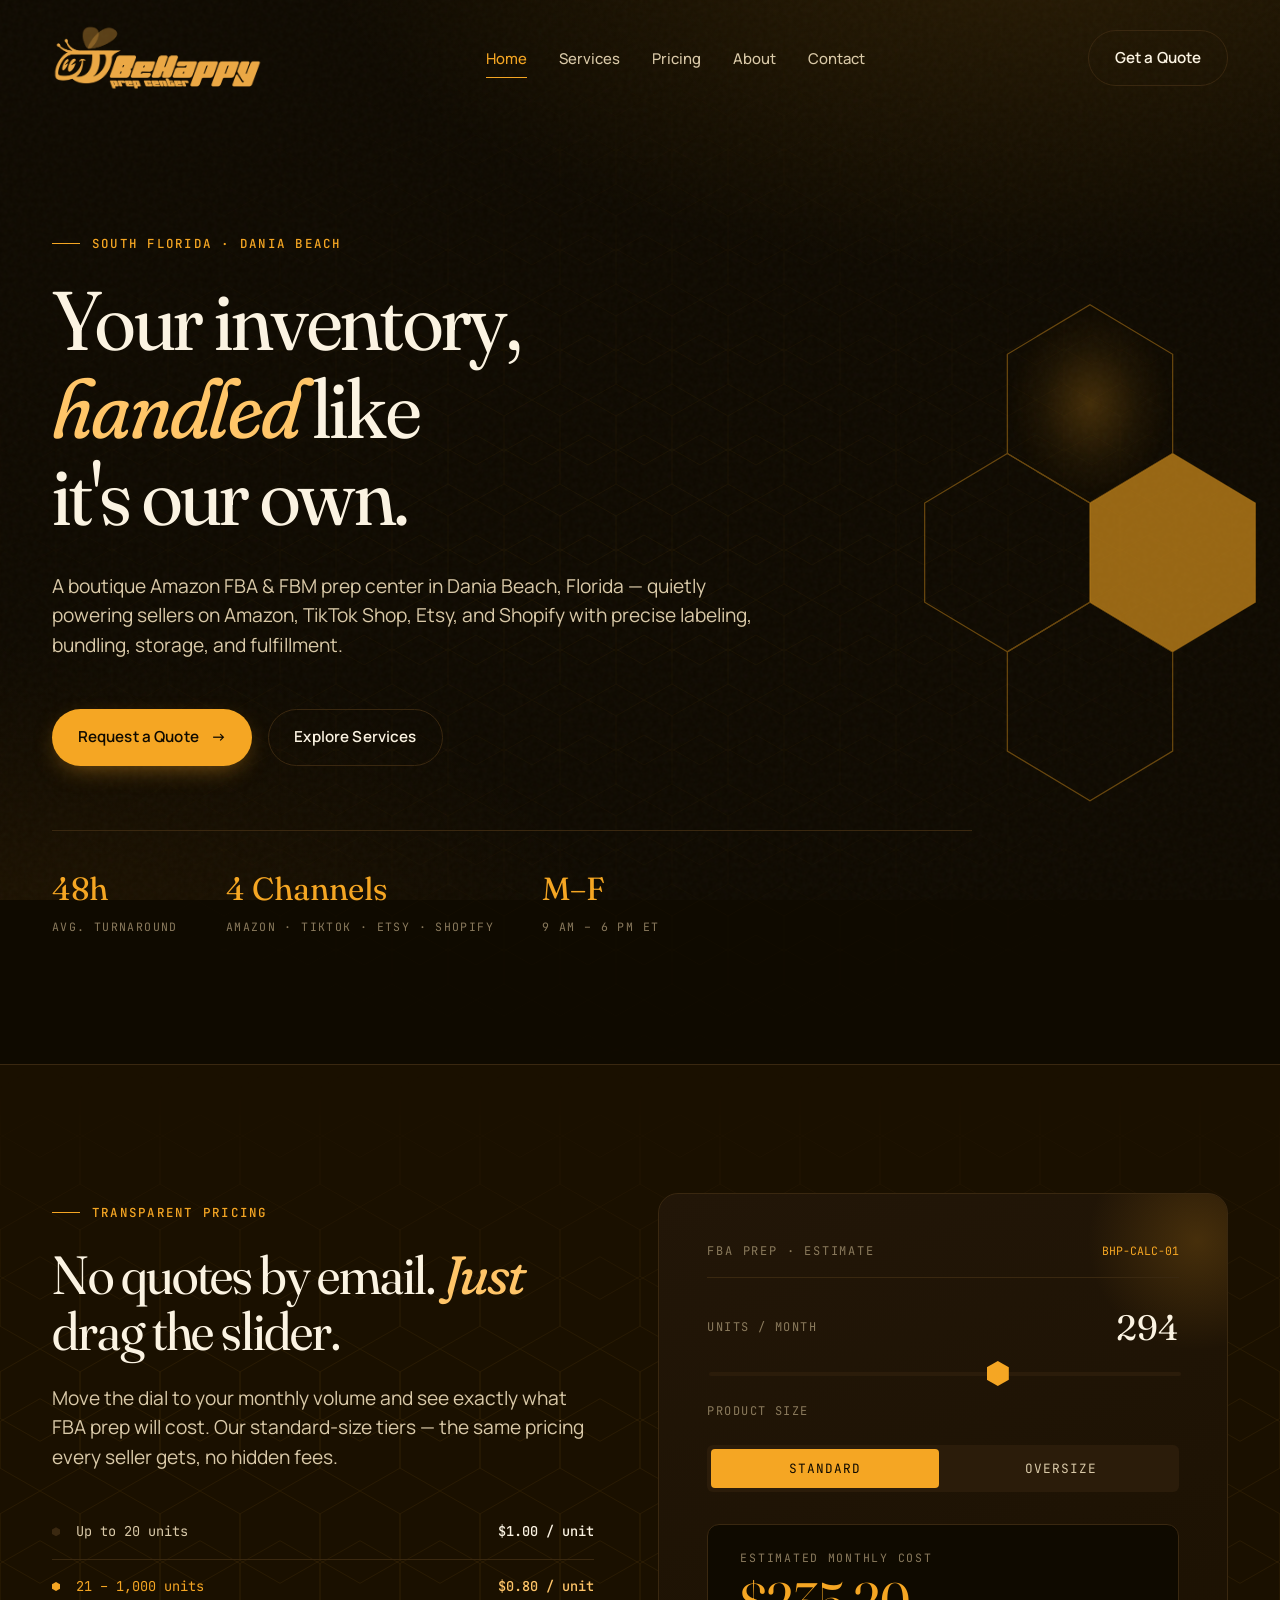
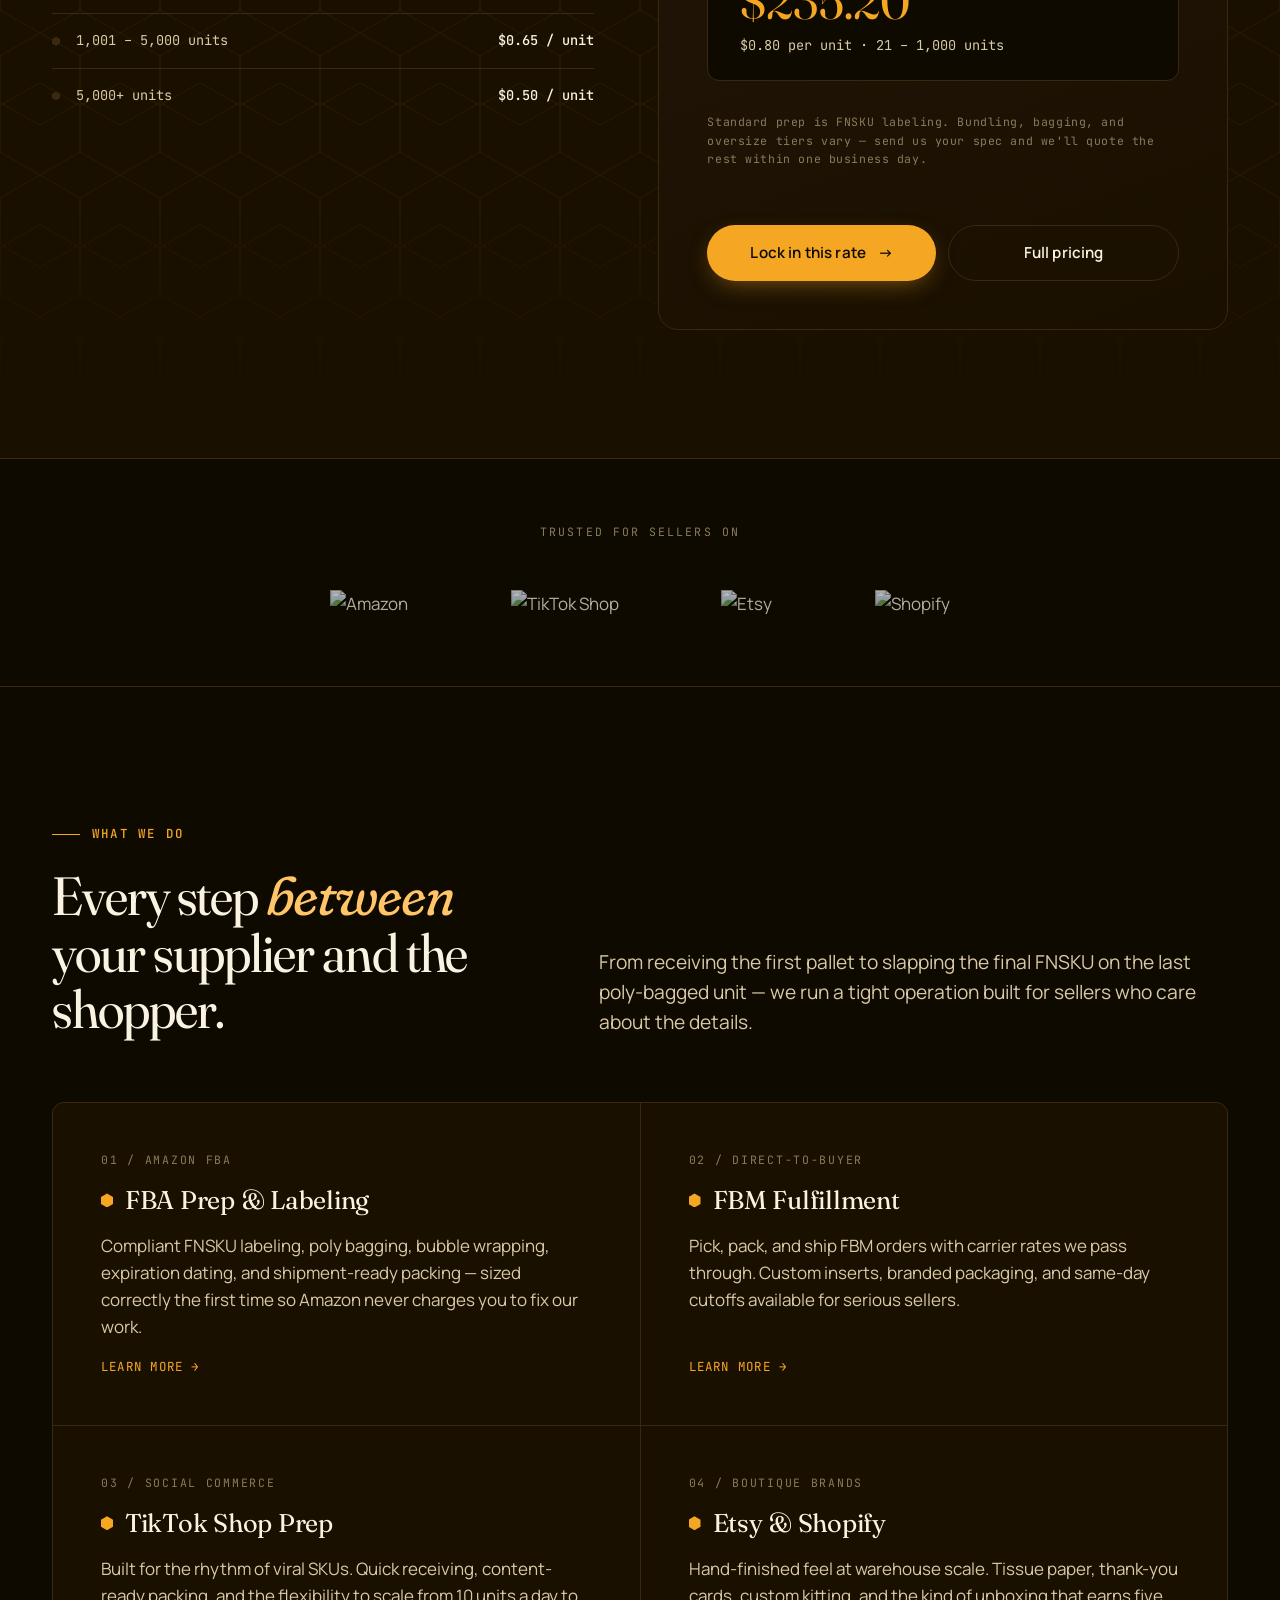
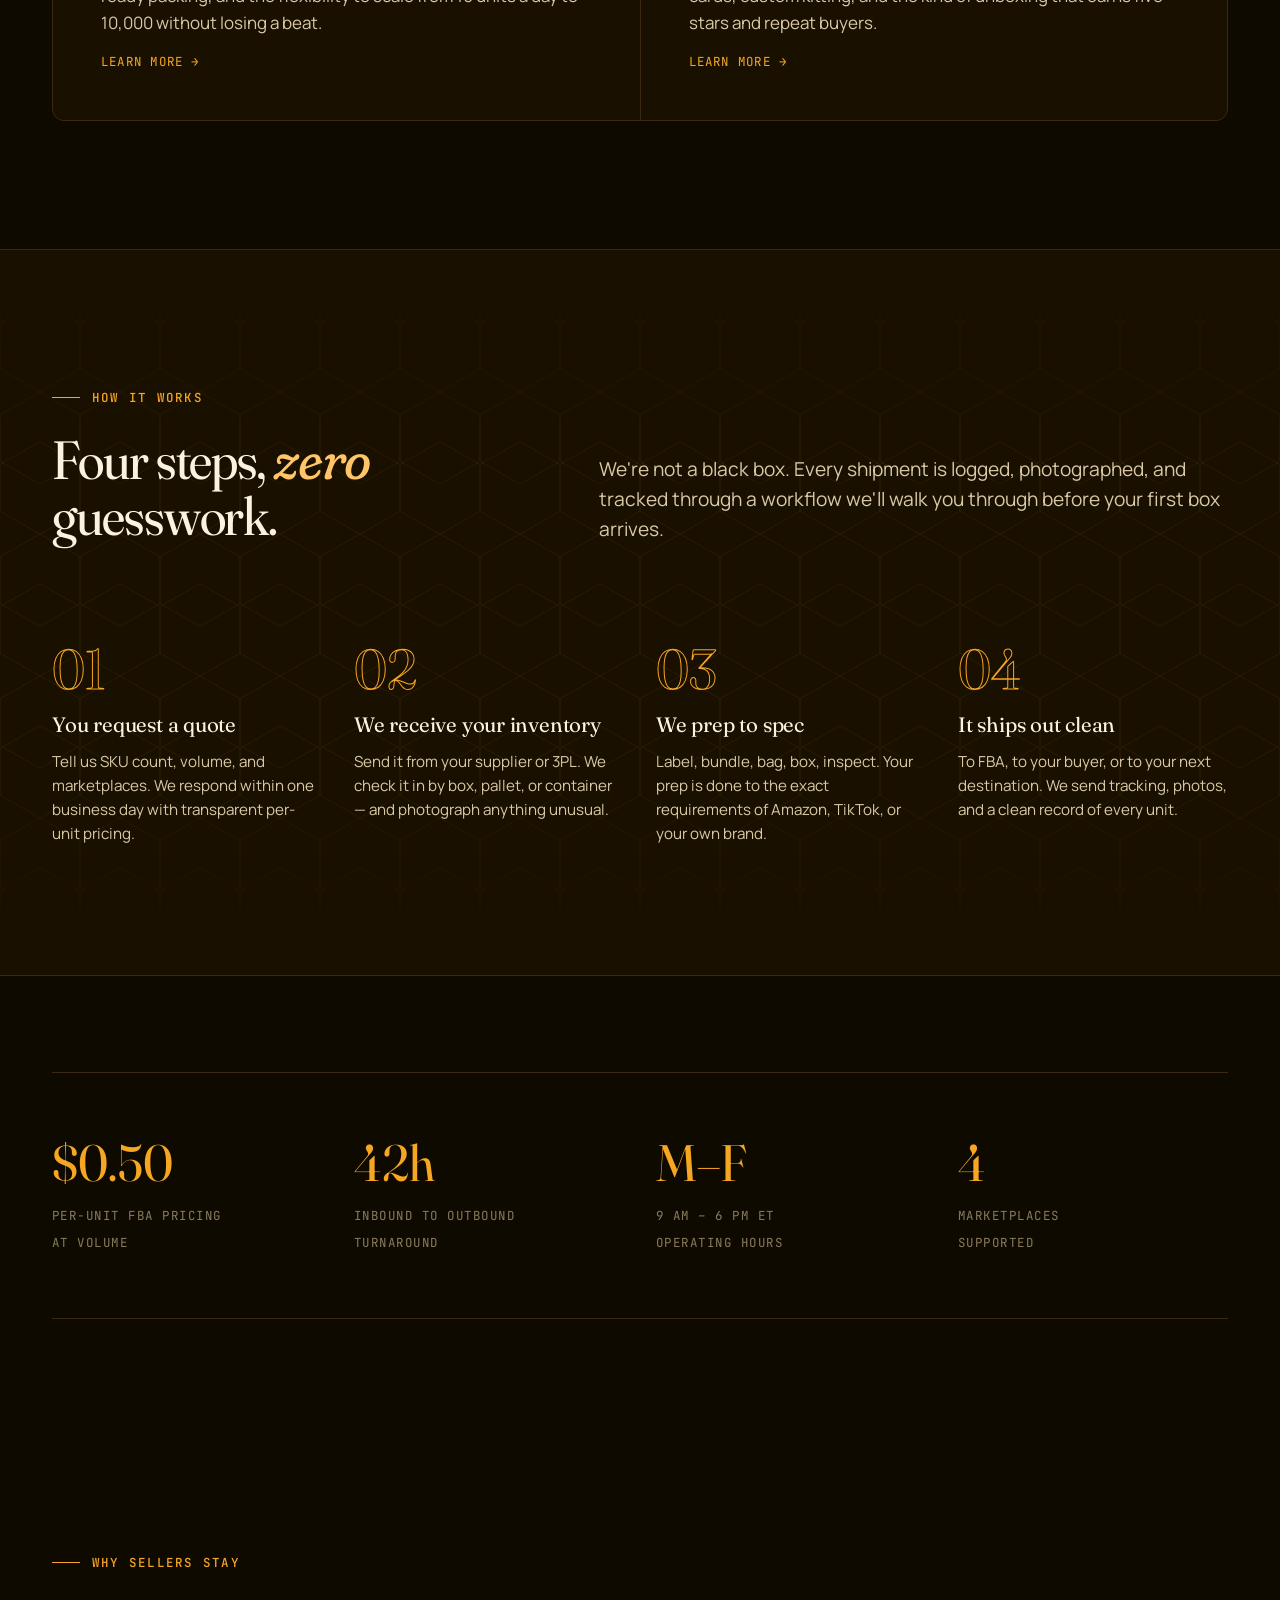
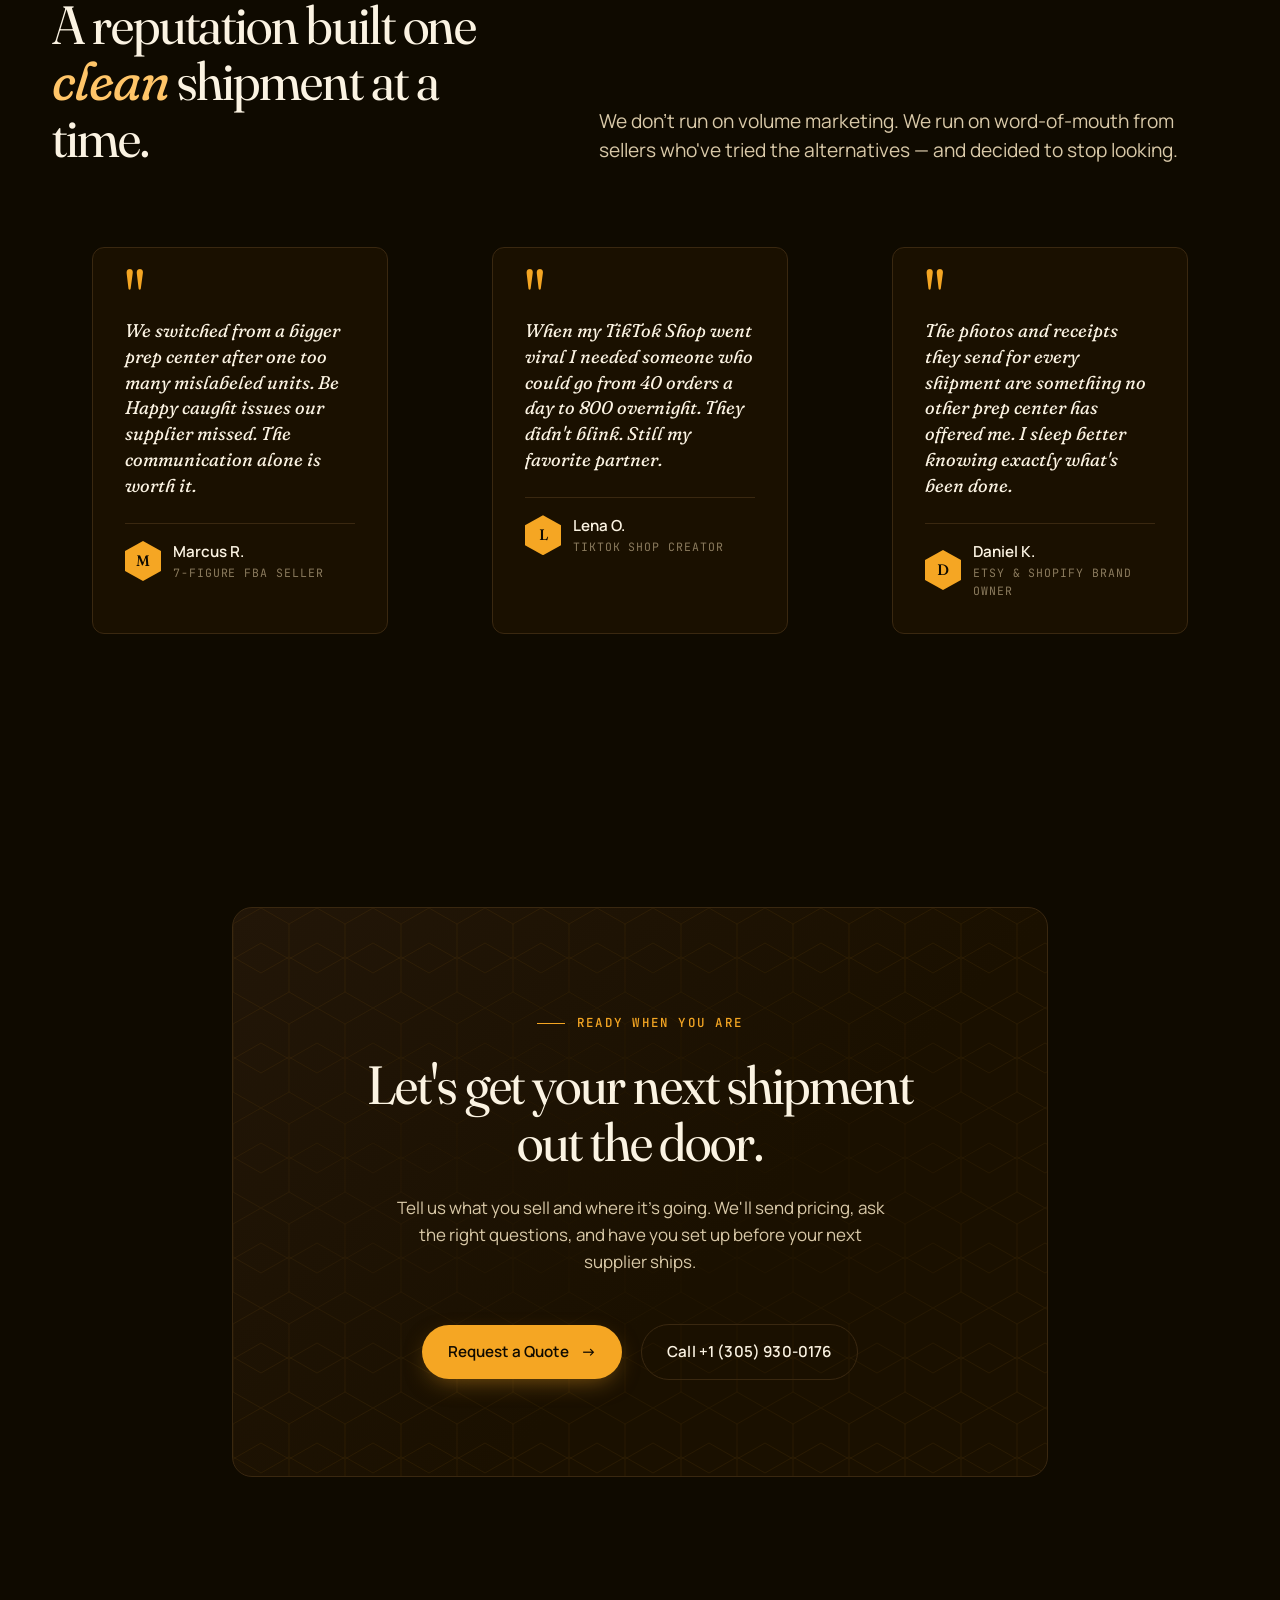
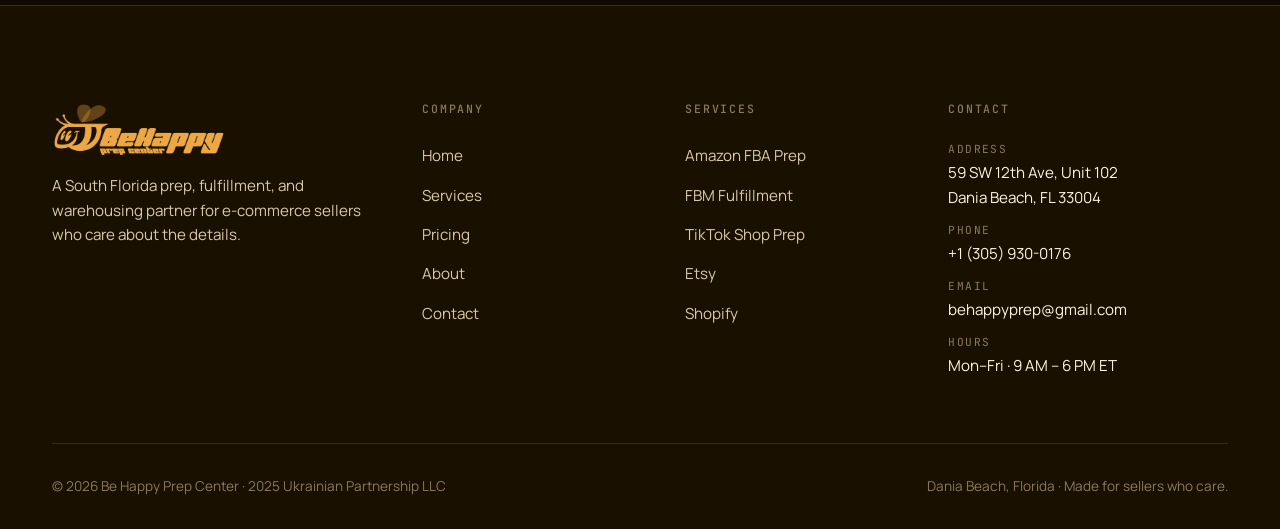
==== commit dbee951a: "Add files via upload" ====
--- a/index.html
+++ b/index.html
@@ -102,7 +102,6 @@
 <section class="hero" aria-labelledby="hero-title">
   <div class="honeycomb-bg" aria-hidden="true"></div>
 
-  <!-- Floating honeycomb cluster behind text -->
   <div class="hero-deco" aria-hidden="true">
     <svg viewBox="0 0 600 600" xmlns="http://www.w3.org/2000/svg">
       <defs>
@@ -257,27 +256,15 @@
   </div>
 </section>
 
-<!-- ============== CHANNEL STRIP ============== -->
+<!-- ============== CHANNEL STRIP (wordmarks) ============== -->
 <section class="channel-strip" aria-label="Marketplaces we support">
   <div class="container">
     <span class="channel-label">Trusted for sellers on</span>
     <div class="channel-list">
-      <div class="channel-item">
-        <span class="channel-icon"><img src="images/Amazon.webp" alt="Amazon marketplace icon" loading="lazy"></span>
-        <span class="channel-name">Amazon</span>
-      </div>
-      <div class="channel-item">
-        <span class="channel-icon"><img src="images/TikTok.webp" alt="TikTok Shop icon" loading="lazy"></span>
-        <span class="channel-name">TikTok Shop</span>
-      </div>
-      <div class="channel-item">
-        <span class="channel-icon"><img src="images/Etsy.webp" alt="Etsy marketplace icon" loading="lazy"></span>
-        <span class="channel-name">Etsy</span>
-      </div>
-      <div class="channel-item">
-        <span class="channel-icon"><img src="images/Shopify.webp" alt="Shopify e-commerce icon" loading="lazy"></span>
-        <span class="channel-name">Shopify</span>
-      </div>
+      <img class="channel-logo" src="https://cdn.brandfetch.io/idawOgYOsG/theme/light/logo.svg?c=1dxbfHSJFAPEGdCLU4o5B" alt="Amazon" loading="lazy">
+      <img class="channel-logo" src="https://cdn.brandfetch.io/idYKoQ88nY/theme/light/logo.svg?c=1dxbfHSJFAPEGdCLU4o5B" alt="TikTok Shop" loading="lazy">
+      <img class="channel-logo" src="https://cdn.brandfetch.io/idzyTAzn6G/theme/dark/logo.svg?c=1dxbfHSJFAPEGdCLU4o5B" alt="Etsy" loading="lazy">
+      <img class="channel-logo" src="https://files.catbox.moe/bvmsbp.webp" alt="Shopify" loading="lazy">
     </div>
   </div>
 </section>
@@ -322,7 +309,7 @@
         <span class="num">04 / Boutique brands</span>
         <h3><span class="hex-bullet"></span>Etsy &amp; Shopify</h3>
         <p>Hand-finished feel at warehouse scale. Tissue paper, thank-you cards, custom kitting, and the kind of unboxing that earns five stars and repeat buyers.</p>
-        <a class="card-link" href="services.html#etsy-shopify">Learn more <span class="arrow">→</span></a>
+        <a class="card-link" href="services.html#etsy">Learn more <span class="arrow">→</span></a>
       </article>
     </div>
   </div>
@@ -498,7 +485,8 @@
           <li><a href="services.html#fba">Amazon FBA Prep</a></li>
           <li><a href="services.html#fbm">FBM Fulfillment</a></li>
           <li><a href="services.html#tiktok">TikTok Shop Prep</a></li>
-          <li><a href="services.html#etsy-shopify">Etsy &amp; Shopify</a></li>
+          <li><a href="services.html#etsy">Etsy</a></li>
+          <li><a href="services.html#shopify">Shopify</a></li>
         </ul>
       </div>
 
--- a/style.css
+++ b/style.css
@@ -244,7 +244,7 @@
   left: 0;
   right: 0;
   z-index: 100;
-  padding: var(--sp-4) 0;
+  padding: var(--sp-5) 0;
   transition: background 300ms var(--ease), border-color 300ms var(--ease), padding 300ms var(--ease);
   border-bottom: 1px solid transparent;
 }
@@ -271,12 +271,12 @@
 }
 .brand:hover { opacity: 0.85; color: var(--ink); }
 .brand-logo {
-  height: 44px;
+  height: 68px;
   width: auto;
   display: block;
   transition: height 300ms var(--ease);
 }
-.site-header.scrolled .brand-logo { height: 38px; }
+.site-header.scrolled .brand-logo { height: 52px; }
 
 .nav-links {
   display: flex;
@@ -338,13 +338,14 @@
     gap: var(--sp-4);
     align-items: flex-start;
   }
-  .brand-logo { height: 38px; }
+  .brand-logo { height: 52px; }
+  .site-header.scrolled .brand-logo { height: 44px; }
 }
 
 /* ---------- 8. Hero ---------- */
 .hero {
   position: relative;
-  padding: calc(var(--sp-20) + var(--sp-8)) 0 var(--sp-16);
+  padding: calc(var(--sp-20) + var(--sp-10)) 0 var(--sp-16);
   overflow: hidden;
   min-height: 88vh;
   display: flex;
@@ -411,7 +412,6 @@
   color: var(--ink-mute);
 }
 
-/* Floating hex decoration in the hero */
 .hero-deco {
   position: absolute;
   top: 50%;
@@ -426,8 +426,25 @@
 .hero-deco svg { width: 100%; height: 100%; }
 
 @media (max-width: 960px) {
-  .hero { min-height: auto; padding-top: var(--sp-20); }
+  .hero { min-height: auto; padding-top: calc(var(--sp-20) + var(--sp-5)); }
   .hero-deco { display: none; }
+}
+
+/* Sub-hero (for inner pages) */
+.page-hero {
+  padding: calc(var(--sp-20) + var(--sp-8)) 0 var(--sp-12);
+  position: relative;
+  overflow: hidden;
+}
+.page-hero h1 {
+  font-size: clamp(2.4rem, 5.5vw, 4.6rem);
+  max-width: 18ch;
+  margin-bottom: var(--sp-5);
+}
+.page-hero .lede { margin-bottom: var(--sp-6); }
+
+@media (max-width: 960px) {
+  .page-hero { padding-top: calc(var(--sp-20) + var(--sp-3)); }
 }
 
 /* ---------- 9. Calculator section ---------- */
@@ -455,9 +472,7 @@
   gap: var(--sp-10);
   align-items: stretch;
 }
-@media (max-width: 960px) {
-  .calc-wrap { grid-template-columns: 1fr; gap: var(--sp-8); }
-}
+@media (max-width: 960px) { .calc-wrap { grid-template-columns: 1fr; gap: var(--sp-8); } }
 
 .calc-intro h2 { margin-bottom: var(--sp-5); }
 .calc-intro .lede { margin-bottom: var(--sp-6); }
@@ -498,7 +513,6 @@
   box-shadow: 0 0 12px rgba(245, 166, 35, 0.6);
 }
 
-/* Calculator panel */
 .calc-panel {
   background: linear-gradient(160deg, var(--bg-elev-2), var(--bg-elev-1));
   border: 1px solid var(--line);
@@ -631,10 +645,7 @@
   cursor: pointer;
   transition: all 200ms var(--ease);
 }
-.calc-size button[aria-pressed="true"] {
-  background: var(--honey);
-  color: var(--bg-base);
-}
+.calc-size button[aria-pressed="true"] { background: var(--honey); color: var(--bg-base); }
 .calc-size button:hover:not([aria-pressed="true"]) {
   color: var(--ink);
   background: rgba(245, 166, 35, 0.06);
@@ -700,7 +711,7 @@
   z-index: 1;
 }
 
-/* ---------- 10. Channel strip (with square icons) ---------- */
+/* ---------- 10. Channel strip (wordmark logos only) ---------- */
 .channel-strip {
   padding: var(--sp-10) 0;
   text-align: center;
@@ -713,53 +724,34 @@
   letter-spacing: 0.18em;
   color: var(--ink-mute);
   display: block;
-  margin-bottom: var(--sp-6);
+  margin-bottom: var(--sp-8);
 }
 .channel-list {
   display: flex;
   align-items: center;
   justify-content: center;
-  gap: clamp(var(--sp-6), 6vw, var(--sp-12));
+  gap: clamp(var(--sp-8), 8vw, var(--sp-16));
   flex-wrap: wrap;
 }
-.channel-item {
-  display: flex;
-  flex-direction: column;
-  align-items: center;
-  gap: var(--sp-3);
+.channel-logo {
+  height: 32px;
+  width: auto;
+  max-width: 160px;
+  object-fit: contain;
   opacity: 0.7;
-  transition: opacity 300ms var(--ease), transform 300ms var(--ease);
-}
-.channel-item:hover {
+  filter: grayscale(0.2);
+  transition: opacity 300ms var(--ease), transform 300ms var(--ease), filter 300ms var(--ease);
+}
+.channel-logo:hover {
   opacity: 1;
-  transform: translateY(-3px);
-}
-.channel-icon {
-  width: 60px;
-  height: 60px;
-  border-radius: var(--r-md);
-  display: flex;
-  align-items: center;
-  justify-content: center;
-  background: var(--bg-elev-2);
-  border: 1px solid var(--line);
-  overflow: hidden;
-  transition: border-color 300ms var(--ease), box-shadow 300ms var(--ease);
-}
-.channel-item:hover .channel-icon {
-  border-color: var(--honey-dark);
-  box-shadow: 0 8px 24px -10px rgba(245, 166, 35, 0.4);
-}
-.channel-icon img { width: 100%; height: 100%; object-fit: cover; }
-.channel-name {
-  font-family: var(--font-mono);
-  font-size: 0.72rem;
-  letter-spacing: 0.12em;
-  text-transform: uppercase;
-  color: var(--ink-soft);
-}
-
-/* ---------- 11. Services preview cards ---------- */
+  transform: translateY(-2px);
+  filter: grayscale(0);
+}
+@media (max-width: 600px) {
+  .channel-logo { height: 26px; }
+}
+
+/* ---------- 11. Services preview cards (home) ---------- */
 .services-preview { position: relative; }
 
 .section-header {
@@ -772,7 +764,6 @@
 @media (max-width: 768px) {
   .section-header { grid-template-columns: 1fr; gap: var(--sp-5); }
 }
-
 .section-header h2 { margin-bottom: 0; }
 .section-header .lede { margin-bottom: 0; }
 
@@ -785,9 +776,7 @@
   border-radius: var(--r-md);
   overflow: hidden;
 }
-@media (max-width: 720px) {
-  .service-grid { grid-template-columns: 1fr; }
-}
+@media (max-width: 720px) { .service-grid { grid-template-columns: 1fr; } }
 
 .service-card {
   background: var(--bg-elev-1);
@@ -801,7 +790,6 @@
   min-height: 280px;
 }
 .service-card:hover { background: var(--bg-elev-2); }
-
 .service-card .num {
   font-family: var(--font-mono);
   font-size: 0.72rem;
@@ -809,13 +797,7 @@
   color: var(--ink-mute);
   text-transform: uppercase;
 }
-
-.service-card h3 {
-  margin: 0;
-  display: flex;
-  align-items: center;
-  gap: var(--sp-3);
-}
+.service-card h3 { margin: 0; display: flex; align-items: center; gap: var(--sp-3); }
 .service-card h3 .hex-bullet {
   width: 12px;
   height: 14px;
@@ -823,9 +805,7 @@
   clip-path: polygon(50% 0%, 100% 25%, 100% 75%, 50% 100%, 0% 75%, 0% 25%);
   flex-shrink: 0;
 }
-
 .service-card p { color: var(--ink-soft); margin: 0; flex: 1; }
-
 .service-card .card-link {
   font-family: var(--font-mono);
   font-size: 0.78rem;
@@ -839,7 +819,6 @@
 }
 .service-card .card-link .arrow { transition: transform 250ms var(--ease); }
 .service-card:hover .card-link .arrow { transform: translateX(4px); }
-
 .service-card::before {
   content: '';
   position: absolute;
@@ -854,7 +833,189 @@
 }
 .service-card:hover::before { opacity: 1; }
 
-/* ---------- 12. Process ---------- */
+/* ---------- 12. Service detail blocks (services.html) ---------- */
+.service-block {
+  position: relative;
+  padding: var(--sp-16) 0;
+  border-bottom: 1px solid var(--line);
+}
+.service-block:last-of-type { border-bottom: none; }
+
+.service-block.alt { background: var(--bg-elev-1); }
+
+.service-block-inner {
+  display: grid;
+  grid-template-columns: 0.9fr 1.1fr;
+  gap: var(--sp-12);
+  align-items: center;
+}
+.service-block.reverse .service-block-inner {
+  grid-template-columns: 1.1fr 0.9fr;
+}
+.service-block.reverse .service-block-visual { order: -1; }
+@media (max-width: 960px) {
+  .service-block-inner,
+  .service-block.reverse .service-block-inner {
+    grid-template-columns: 1fr;
+    gap: var(--sp-8);
+  }
+  .service-block.reverse .service-block-visual { order: 0; }
+}
+
+.service-block-content .service-meta {
+  display: inline-flex;
+  align-items: center;
+  gap: var(--sp-3);
+  margin-bottom: var(--sp-5);
+}
+.service-block-content .service-meta .service-num {
+  font-family: var(--font-mono);
+  font-size: 0.78rem;
+  letter-spacing: 0.18em;
+  text-transform: uppercase;
+  color: var(--honey);
+}
+.service-block-content .service-meta .service-meta-sep {
+  width: 28px; height: 1px; background: var(--line);
+}
+.service-block-content .service-meta .service-channel {
+  font-family: var(--font-mono);
+  font-size: 0.78rem;
+  letter-spacing: 0.18em;
+  text-transform: uppercase;
+  color: var(--ink-mute);
+}
+
+.service-block h2 {
+  font-size: clamp(2rem, 4vw, 3rem);
+  margin-bottom: var(--sp-5);
+}
+.service-block .lede { margin-bottom: var(--sp-6); }
+
+.service-features {
+  list-style: none;
+  margin: 0 0 var(--sp-8);
+  padding: 0;
+  display: grid;
+  grid-template-columns: 1fr 1fr;
+  gap: var(--sp-3) var(--sp-5);
+}
+@media (max-width: 500px) {
+  .service-features { grid-template-columns: 1fr; }
+}
+.service-features li {
+  display: flex;
+  align-items: flex-start;
+  gap: var(--sp-3);
+  font-size: 0.95rem;
+  color: var(--ink-soft);
+  line-height: 1.45;
+}
+.service-features li::before {
+  content: '';
+  width: 10px;
+  height: 11px;
+  background: var(--honey);
+  clip-path: polygon(50% 0%, 100% 25%, 100% 75%, 50% 100%, 0% 75%, 0% 25%);
+  flex-shrink: 0;
+  margin-top: 6px;
+}
+
+.service-block-ctas {
+  display: flex;
+  gap: var(--sp-4);
+  flex-wrap: wrap;
+}
+
+/* Service visual — hex panel with image + caption */
+.service-block-visual {
+  position: relative;
+  aspect-ratio: 4 / 5;
+  max-width: 520px;
+  margin: 0 auto;
+  width: 100%;
+}
+.service-block-visual .hex-frame {
+  position: absolute;
+  inset: 0;
+  clip-path: polygon(50% 0%, 100% 25%, 100% 75%, 50% 100%, 0% 75%, 0% 25%);
+  overflow: hidden;
+  background: var(--bg-elev-2);
+}
+.service-block-visual .hex-frame img {
+  width: 100%;
+  height: 100%;
+  object-fit: cover;
+  transition: transform 1200ms var(--ease);
+}
+.service-block-visual:hover .hex-frame img { transform: scale(1.05); }
+.service-block-visual .hex-frame::after {
+  content: '';
+  position: absolute;
+  inset: 0;
+  background: linear-gradient(180deg, transparent 40%, rgba(15, 10, 0, 0.6));
+}
+
+.service-block-visual .visual-tag {
+  position: absolute;
+  bottom: 8%;
+  left: 50%;
+  transform: translateX(-50%);
+  background: var(--bg-base);
+  border: 1px solid var(--honey-dark);
+  border-radius: 999px;
+  padding: 0.5rem 1.1rem;
+  font-family: var(--font-mono);
+  font-size: 0.72rem;
+  letter-spacing: 0.15em;
+  text-transform: uppercase;
+  color: var(--honey);
+  z-index: 2;
+  white-space: nowrap;
+  display: flex;
+  align-items: center;
+  gap: var(--sp-2);
+}
+.service-block-visual .visual-tag::before {
+  content: '';
+  width: 6px;
+  height: 6px;
+  border-radius: 50%;
+  background: var(--honey);
+  box-shadow: 0 0 8px rgba(245, 166, 35, 0.8);
+  animation: dot-pulse 2s ease-in-out infinite;
+}
+@keyframes dot-pulse {
+  0%, 100% { opacity: 1; }
+  50% { opacity: 0.4; }
+}
+
+/* Channel pill — small logo + label in service blocks */
+.service-channel-pill {
+  display: inline-flex;
+  align-items: center;
+  gap: var(--sp-3);
+  background: var(--bg-elev-2);
+  border: 1px solid var(--line);
+  border-radius: 999px;
+  padding: 0.5rem 0.9rem 0.5rem 0.5rem;
+  margin-bottom: var(--sp-5);
+}
+.service-channel-pill img {
+  width: 28px;
+  height: 28px;
+  border-radius: 50%;
+  object-fit: cover;
+}
+.service-channel-pill span {
+  font-family: var(--font-mono);
+  font-size: 0.72rem;
+  letter-spacing: 0.12em;
+  text-transform: uppercase;
+  color: var(--ink-soft);
+}
+
+/* ---------- 13. Process ---------- */
 .process {
   background: var(--bg-elev-1);
   border-top: 1px solid var(--line);
@@ -894,7 +1055,7 @@
 .process-step h3 { font-size: 1.3rem; margin-bottom: var(--sp-3); }
 .process-step p { color: var(--ink-soft); font-size: 0.95rem; }
 
-/* ---------- 13. Stats / Trust ---------- */
+/* ---------- 14. Stats ---------- */
 .stats-band {
   display: grid;
   grid-template-columns: repeat(4, 1fr);
@@ -923,7 +1084,7 @@
   color: var(--ink-mute);
 }
 
-/* ---------- 14. Testimonials ---------- */
+/* ---------- 15. Testimonials ---------- */
 .testimonials { position: relative; }
 .testimonial-grid {
   display: grid;
@@ -941,7 +1102,6 @@
   transition: border-color 300ms var(--ease), transform 300ms var(--ease);
 }
 .testimonial:hover { border-color: var(--honey-dark); transform: translateY(-3px); }
-
 .testimonial .quote-mark {
   font-family: var(--font-display);
   font-size: 4rem;
@@ -991,7 +1151,7 @@
   text-transform: uppercase;
 }
 
-/* ---------- 15. CTA block ---------- */
+/* ---------- 16. CTA block ---------- */
 .cta-block {
   background: linear-gradient(135deg, var(--bg-elev-2) 0%, var(--bg-elev-1) 60%);
   border: 1px solid var(--line);
@@ -1002,7 +1162,6 @@
   overflow: hidden;
 }
 @media (max-width: 720px) { .cta-block { padding: var(--sp-8) var(--sp-5); } }
-
 .cta-block::before {
   content: '';
   position: absolute;
@@ -1014,14 +1173,12 @@
   -webkit-mask-image: radial-gradient(ellipse 70% 60% at 50% 50%, transparent, black 80%);
   pointer-events: none;
 }
-
 .cta-block > * { position: relative; z-index: 1; }
-
 .cta-block h2 { max-width: 18ch; margin: 0 auto var(--sp-5); }
 .cta-block p { max-width: 50ch; margin: 0 auto var(--sp-8); color: var(--ink-soft); }
 .cta-block .btn { margin: 0 var(--sp-2); }
 
-/* ---------- 16. Footer ---------- */
+/* ---------- 17. Footer ---------- */
 .site-footer {
   background: var(--bg-elev-1);
   border-top: 1px solid var(--line);
@@ -1039,7 +1196,7 @@
 @media (max-width: 520px) { .footer-grid { grid-template-columns: 1fr; } }
 
 .footer-brand .brand { margin-bottom: var(--sp-4); }
-.footer-brand .brand-logo { height: 40px; }
+.footer-brand .brand-logo { height: 56px; }
 .footer-brand p { color: var(--ink-soft); font-size: 0.95rem; max-width: 36ch; }
 
 .footer-col h4 {
@@ -1084,7 +1241,7 @@
   gap: var(--sp-4);
 }
 
-/* ---------- 17. Forms ---------- */
+/* ---------- 18. Forms ---------- */
 .form { display: grid; gap: var(--sp-5); }
 .form-row {
   display: grid;
@@ -1123,7 +1280,7 @@
   background: var(--bg-elev-3);
 }
 
-/* ---------- 18. Pricing table styles ---------- */
+/* ---------- 19. Pricing table styles ---------- */
 .price-table {
   width: 100%;
   border-collapse: collapse;
@@ -1145,7 +1302,7 @@
 .price-table td { color: var(--ink-soft); }
 .price-table td:last-child { color: var(--honey); font-weight: 600; text-align: right; }
 
-/* ---------- 19. Utility ---------- */
+/* ---------- 20. Utility ---------- */
 .sr-only {
   position: absolute; width: 1px; height: 1px; padding: 0; margin: -1px;
   overflow: hidden; clip: rect(0,0,0,0); white-space: nowrap; border: 0;
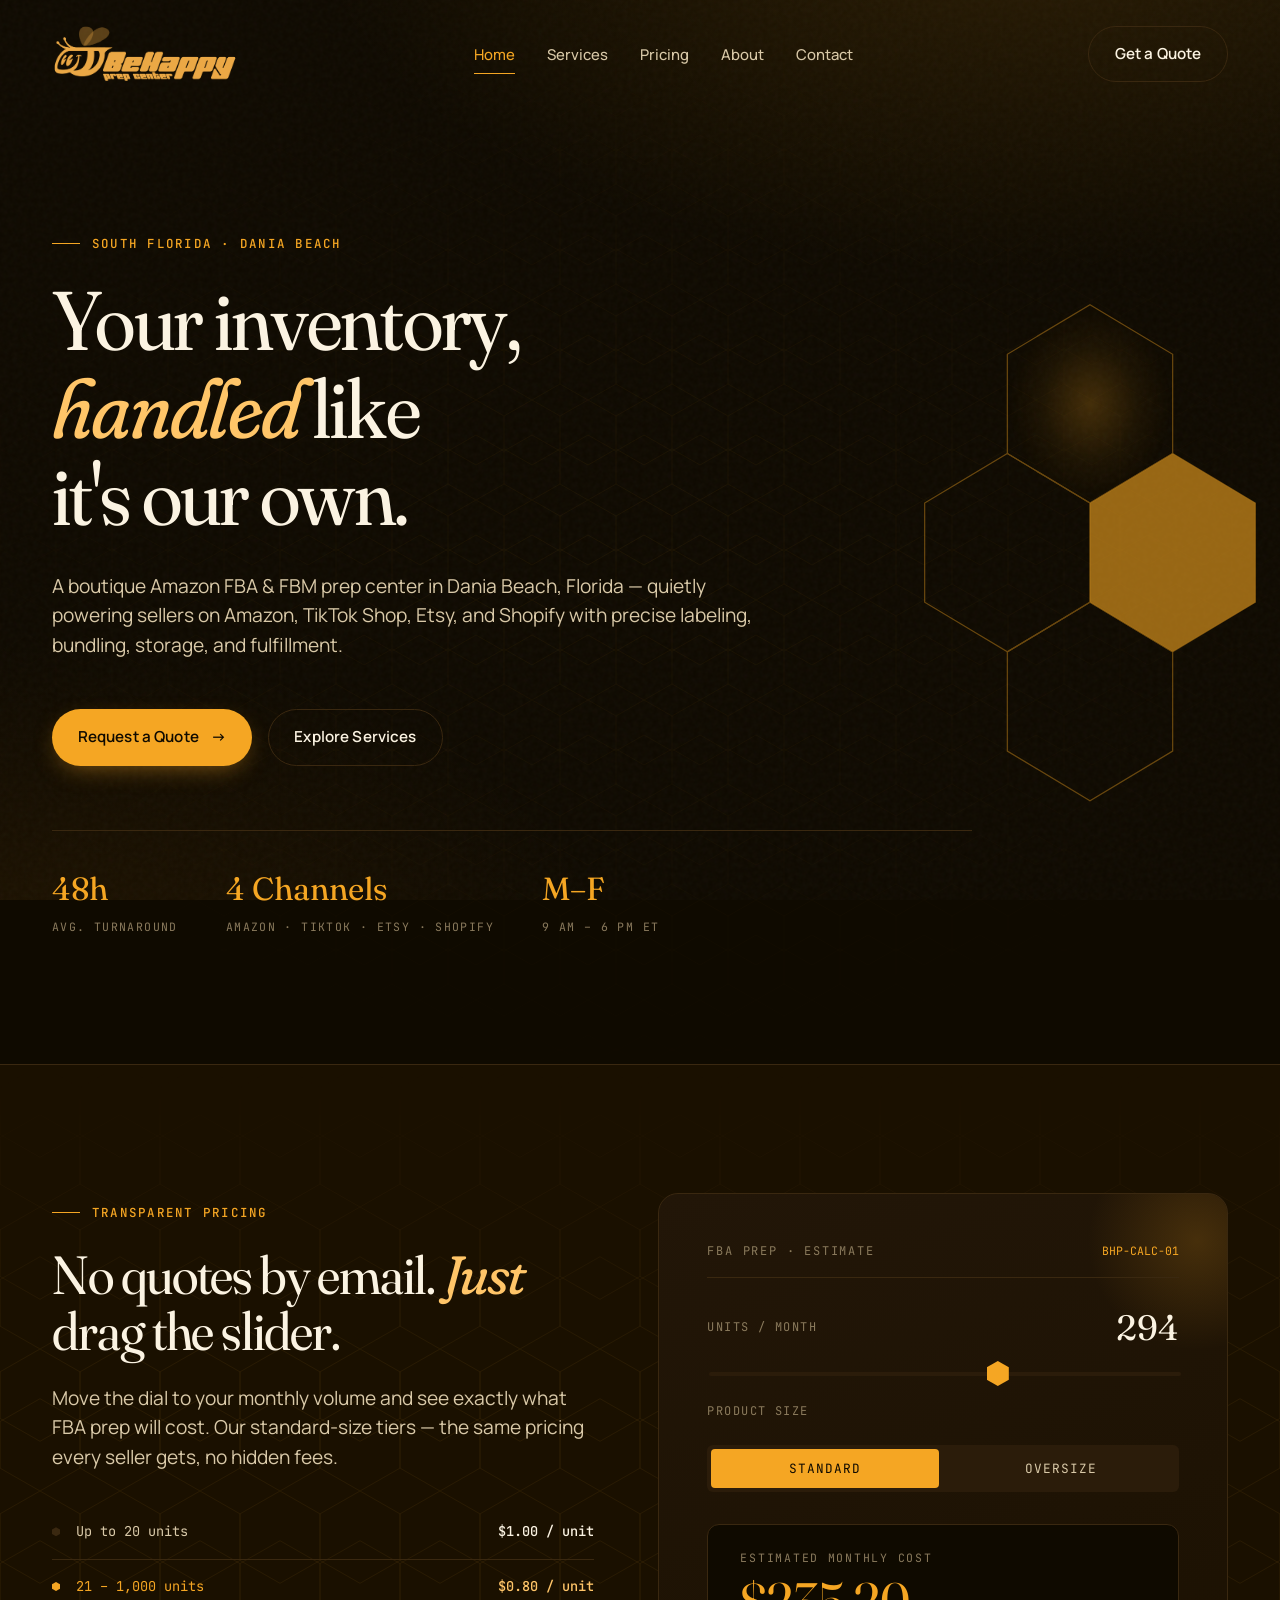
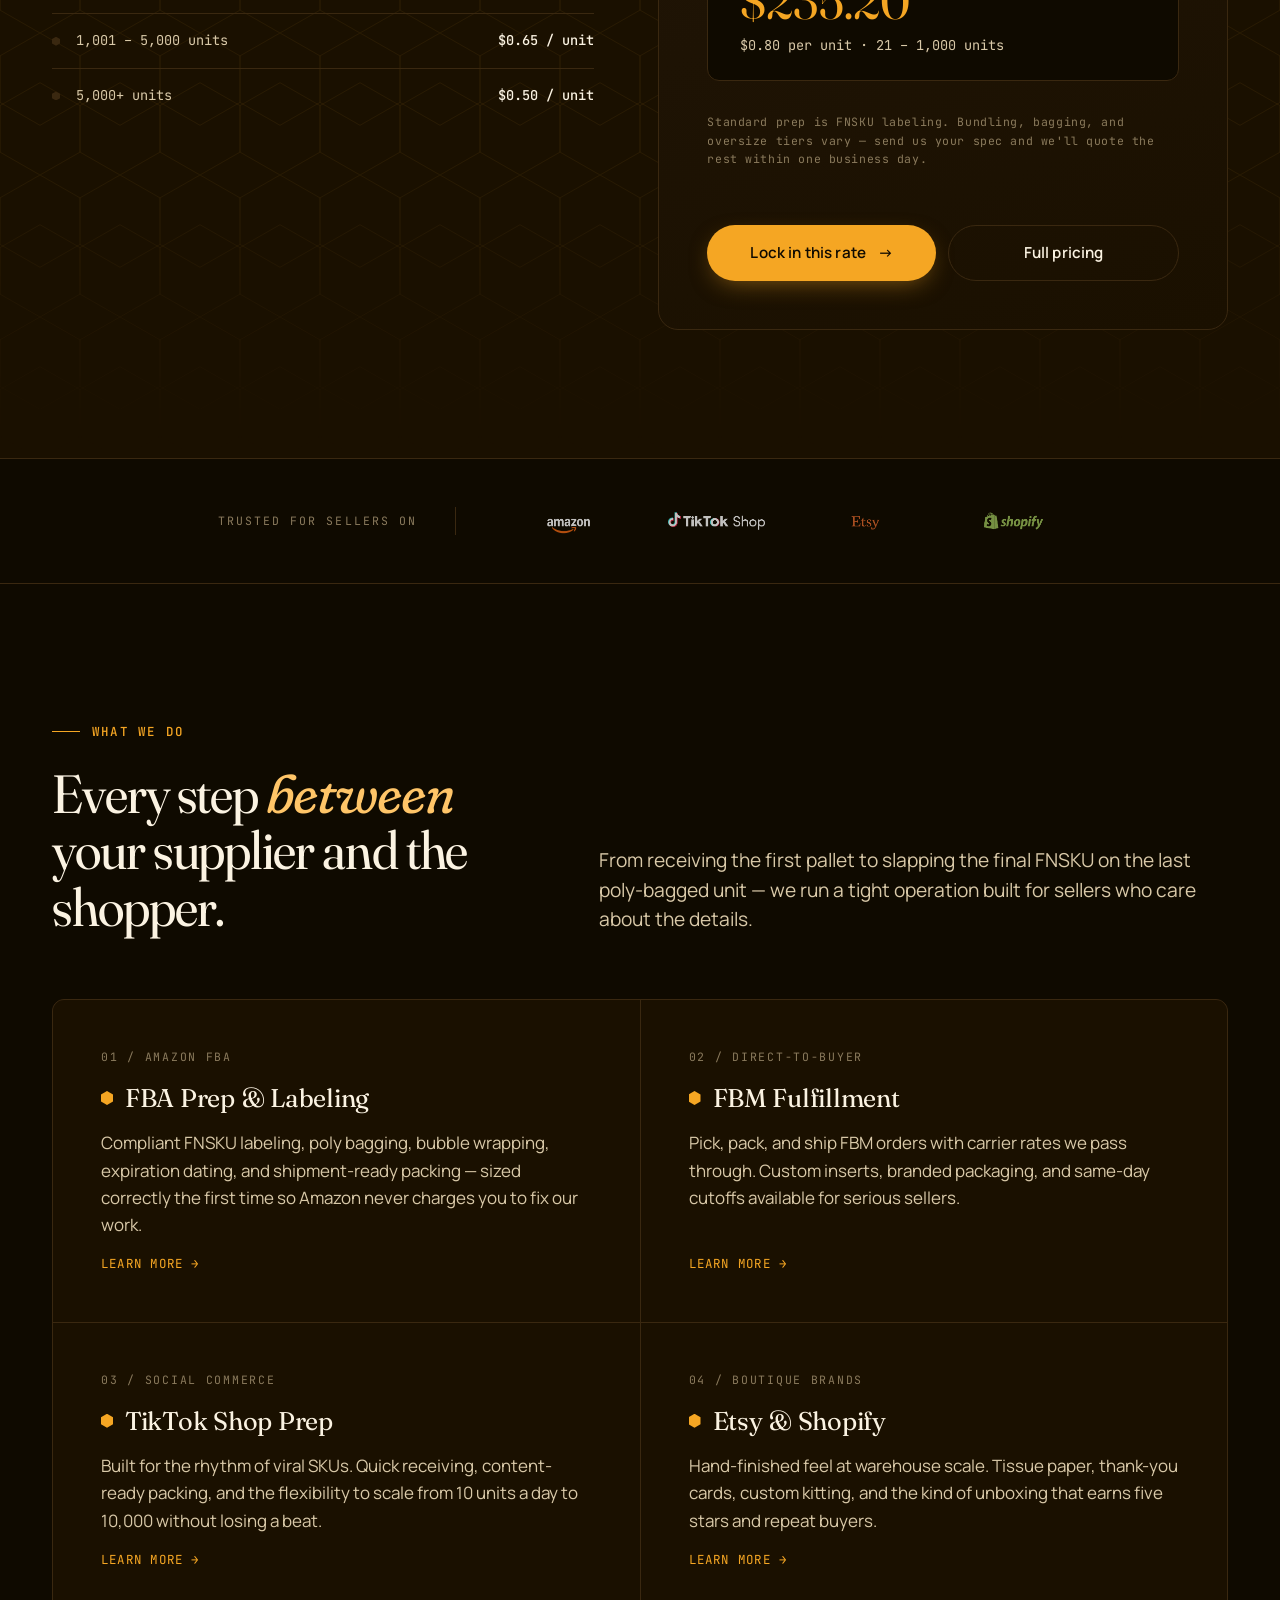
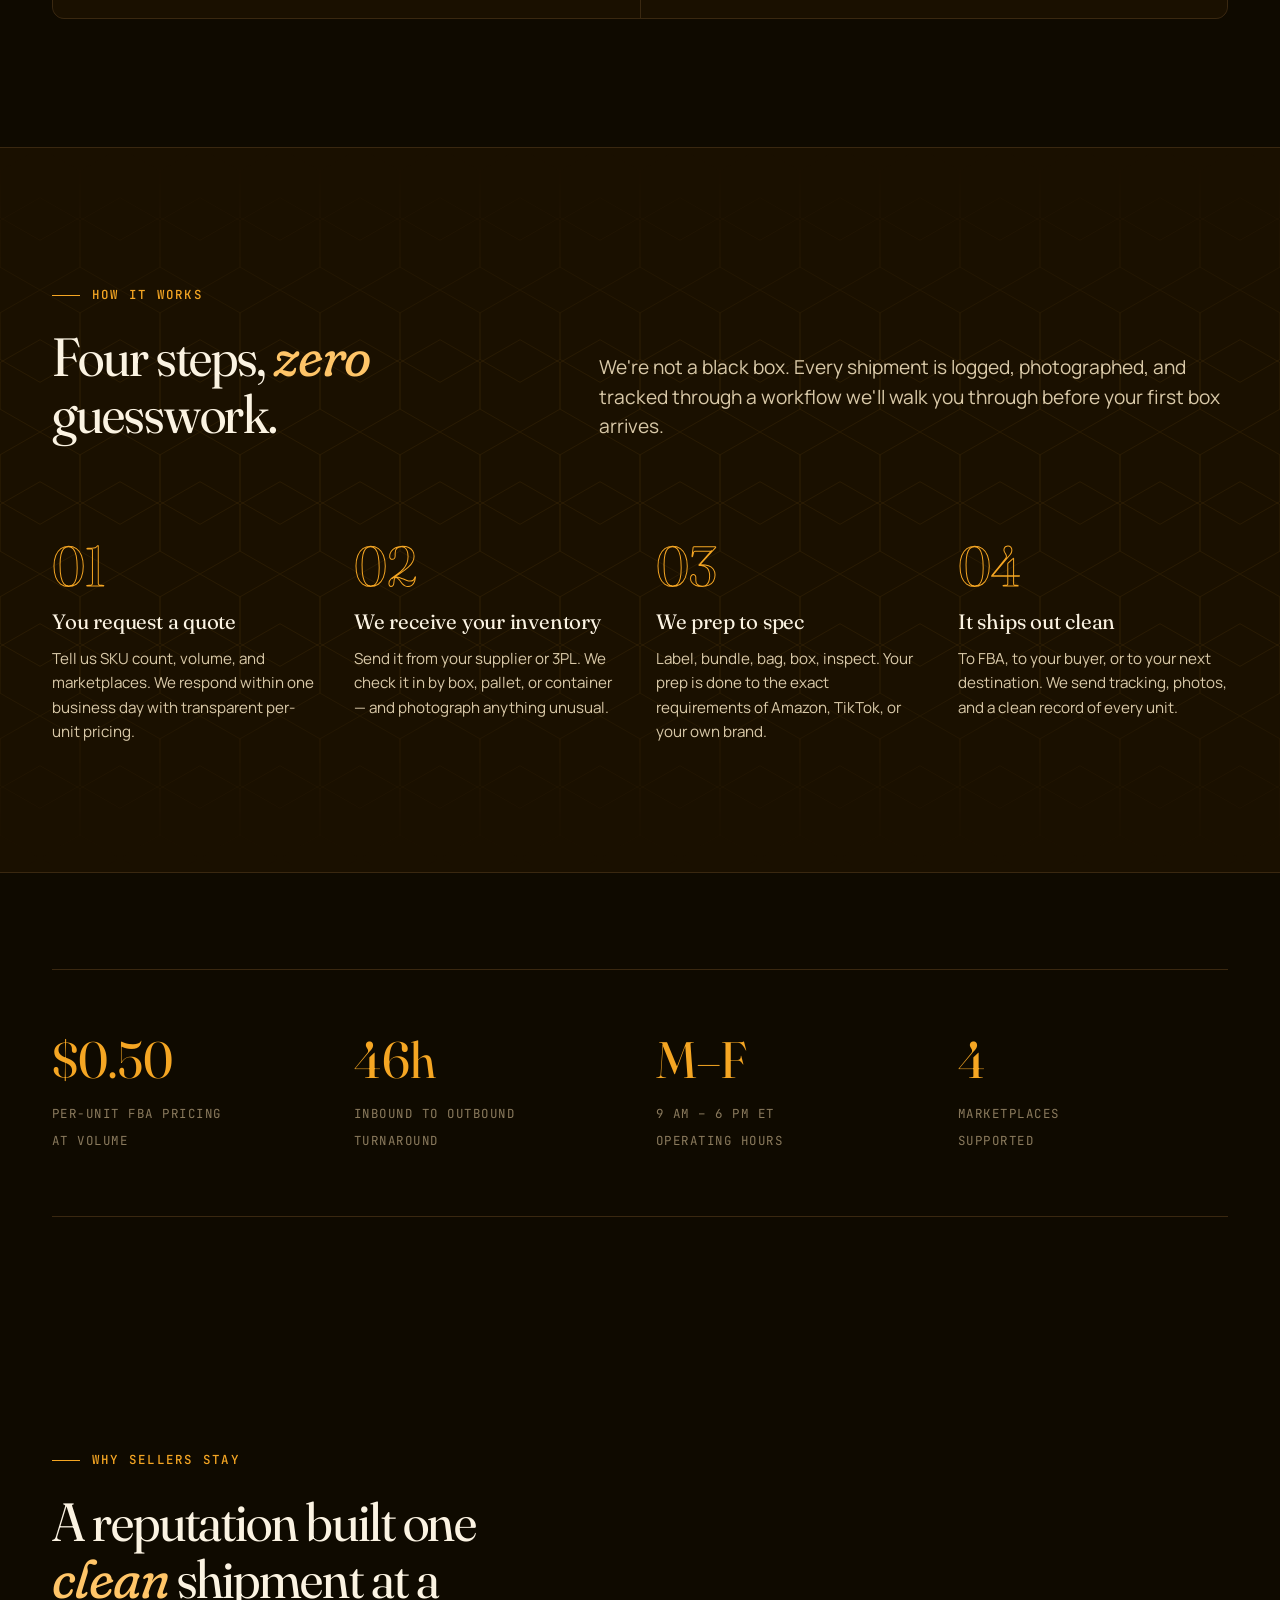
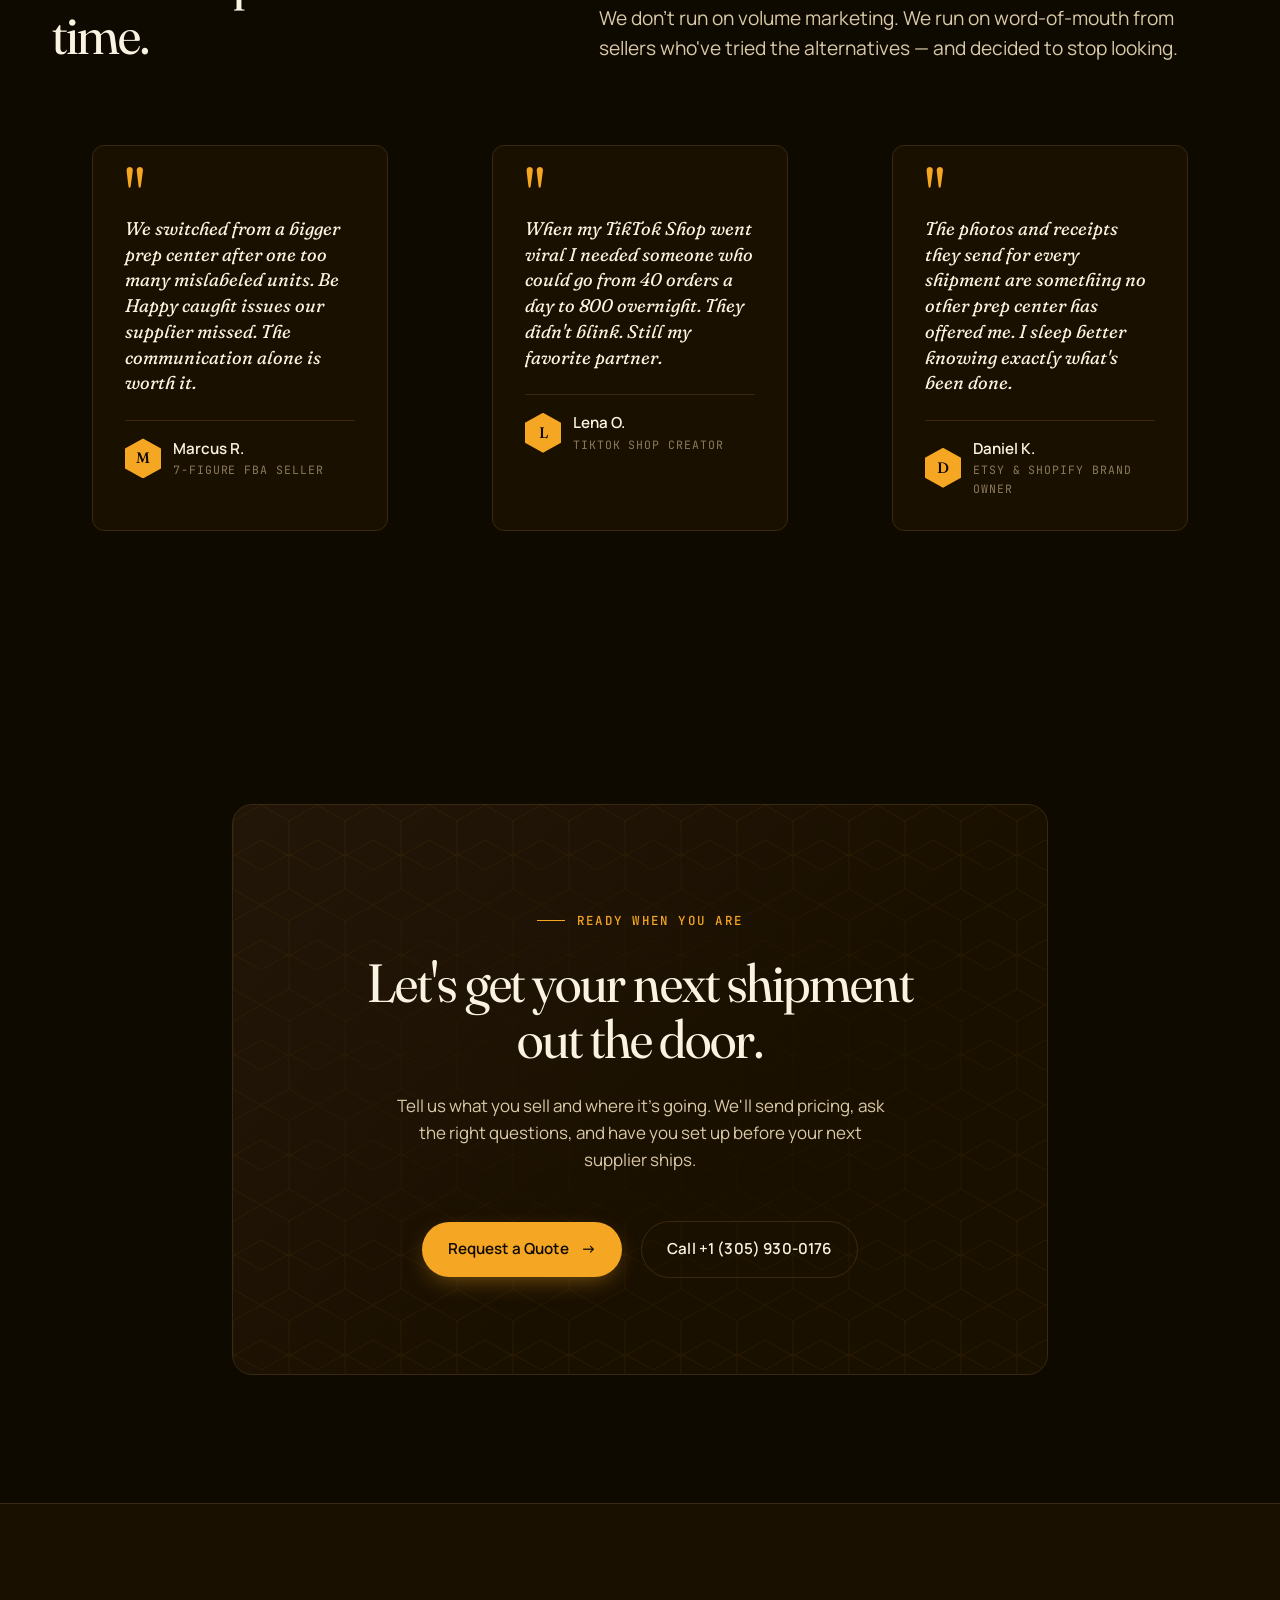
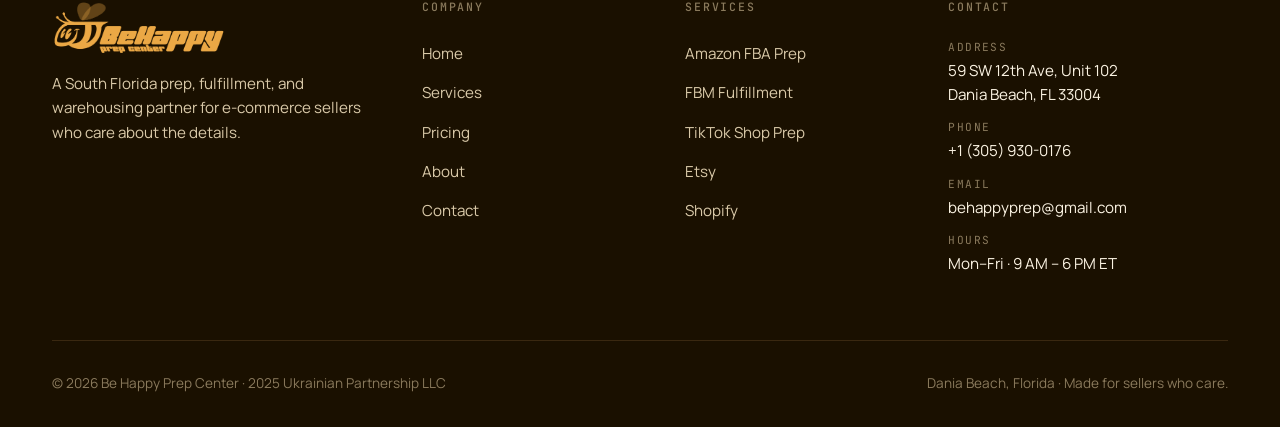
==== commit 6b485604: "Add files via upload" ====
--- a/index.html
+++ b/index.html
@@ -261,10 +261,10 @@
   <div class="container">
     <span class="channel-label">Trusted for sellers on</span>
     <div class="channel-list">
-      <img class="channel-logo" src="https://cdn.brandfetch.io/idawOgYOsG/theme/light/logo.svg?c=1dxbfHSJFAPEGdCLU4o5B" alt="Amazon" loading="lazy">
-      <img class="channel-logo" src="https://cdn.brandfetch.io/idYKoQ88nY/theme/light/logo.svg?c=1dxbfHSJFAPEGdCLU4o5B" alt="TikTok Shop" loading="lazy">
-      <img class="channel-logo" src="https://cdn.brandfetch.io/idzyTAzn6G/theme/dark/logo.svg?c=1dxbfHSJFAPEGdCLU4o5B" alt="Etsy" loading="lazy">
-      <img class="channel-logo" src="https://files.catbox.moe/bvmsbp.webp" alt="Shopify" loading="lazy">
+      <img class="channel-logo" src="images/AmazonWorkmark.webp" alt="Amazon" loading="lazy">
+      <img class="channel-logo" src="images/TikTokShopWorkmark.webp" alt="TikTok Shop" loading="lazy">
+      <img class="channel-logo" src="images/EtsyWorkmark.webp" alt="Etsy" loading="lazy">
+      <img class="channel-logo" src="images/ShopifyWorkmark.webp" alt="Shopify" loading="lazy">
     </div>
   </div>
 </section>
--- a/style.css
+++ b/style.css
@@ -271,12 +271,12 @@
 }
 .brand:hover { opacity: 0.85; color: var(--ink); }
 .brand-logo {
-  height: 68px;
+  height: 60px !important;
   width: auto;
   display: block;
   transition: height 300ms var(--ease);
 }
-.site-header.scrolled .brand-logo { height: 52px; }
+.site-header.scrolled .brand-logo { height: 52px !important; }
 
 .nav-links {
   display: flex;
@@ -338,8 +338,8 @@
     gap: var(--sp-4);
     align-items: flex-start;
   }
-  .brand-logo { height: 52px; }
-  .site-header.scrolled .brand-logo { height: 44px; }
+  .brand-logo { height: 52px !important; }
+  .site-header.scrolled .brand-logo { height: 44px !important; }
 }
 
 /* ---------- 8. Hero ---------- */
@@ -711,35 +711,54 @@
   z-index: 1;
 }
 
-/* ---------- 10. Channel strip (wordmark logos only) ---------- */
+/* ---------- 10. Channel strip (wordmark logos, label on left) ---------- */
 .channel-strip {
-  padding: var(--sp-10) 0;
-  text-align: center;
+  padding: var(--sp-8) 0;
   border-bottom: 1px solid var(--line);
 }
+.channel-strip .container {
+  display: flex;
+  align-items: center;
+  justify-content: center;
+  gap: clamp(var(--sp-6), 5vw, var(--sp-10));
+  flex-wrap: wrap;
+}
 .channel-strip .channel-label {
   font-family: var(--font-mono);
   font-size: 0.72rem;
   text-transform: uppercase;
   letter-spacing: 0.18em;
   color: var(--ink-mute);
-  display: block;
-  margin-bottom: var(--sp-8);
+  white-space: nowrap;
+  flex-shrink: 0;
+  position: relative;
+  padding-right: clamp(var(--sp-4), 3vw, var(--sp-8));
+}
+.channel-strip .channel-label::after {
+  content: '';
+  position: absolute;
+  right: 0;
+  top: 50%;
+  transform: translateY(-50%);
+  width: 1px;
+  height: 28px;
+  background: var(--line);
 }
 .channel-list {
   display: flex;
   align-items: center;
   justify-content: center;
-  gap: clamp(var(--sp-8), 8vw, var(--sp-16));
+  gap: clamp(var(--sp-5), 4vw, var(--sp-10));
   flex-wrap: wrap;
 }
 .channel-logo {
-  height: 32px;
-  width: auto;
-  max-width: 160px;
+  height: 28px !important;
+  width: auto !important;
+  max-width: 140px !important;
   object-fit: contain;
-  opacity: 0.7;
-  filter: grayscale(0.2);
+  flex-shrink: 0;
+  opacity: 0.75;
+  filter: grayscale(0.15);
   transition: opacity 300ms var(--ease), transform 300ms var(--ease), filter 300ms var(--ease);
 }
 .channel-logo:hover {
@@ -747,8 +766,9 @@
   transform: translateY(-2px);
   filter: grayscale(0);
 }
-@media (max-width: 600px) {
-  .channel-logo { height: 26px; }
+@media (max-width: 720px) {
+  .channel-strip .channel-label::after { display: none; }
+  .channel-logo { height: 24px !important; max-width: 110px !important; }
 }
 
 /* ---------- 11. Services preview cards (home) ---------- */
@@ -833,186 +853,326 @@
 }
 .service-card:hover::before { opacity: 1; }
 
-/* ---------- 12. Service detail blocks (services.html) ---------- */
-.service-block {
+/* ---------- 12. Service overview grid (services.html, top) ---------- */
+.service-overview {
+  position: relative;
+  padding-top: var(--sp-10);
+}
+
+.service-overview-grid {
+  display: grid;
+  grid-template-columns: repeat(5, 1fr);
+  gap: 1px;
+  background: var(--line);
+  border: 1px solid var(--line);
+  border-radius: var(--r-md);
+  overflow: hidden;
+}
+@media (max-width: 960px) { .service-overview-grid { grid-template-columns: repeat(2, 1fr); } }
+@media (max-width: 520px) { .service-overview-grid { grid-template-columns: 1fr; } }
+
+.overview-card {
+  background: var(--bg-elev-1);
+  padding: var(--sp-6) var(--sp-5);
+  text-align: left;
+  cursor: pointer;
+  display: flex;
+  flex-direction: column;
+  gap: var(--sp-4);
+  position: relative;
+  overflow: hidden;
+  transition: background 350ms var(--ease), transform 350ms var(--ease);
+  text-decoration: none;
+  color: inherit;
+  min-height: 260px;
+}
+.overview-card:hover {
+  background: var(--bg-elev-2);
+  color: inherit;
+}
+.overview-card::after {
+  content: '';
+  position: absolute;
+  inset: 0;
+  background: linear-gradient(180deg, transparent 60%, rgba(245, 166, 35, 0.06));
+  opacity: 0;
+  transition: opacity 350ms var(--ease);
+  pointer-events: none;
+}
+.overview-card:hover::after { opacity: 1; }
+.overview-card::before {
+  content: '';
+  position: absolute;
+  top: -30px;
+  right: -30px;
+  width: 100px;
+  height: 115px;
+  background: radial-gradient(circle, rgba(245, 166, 35, 0.18), transparent 65%);
+  clip-path: polygon(50% 0%, 100% 25%, 100% 75%, 50% 100%, 0% 75%, 0% 25%);
+  opacity: 0;
+  transition: opacity 400ms var(--ease);
+  pointer-events: none;
+}
+.overview-card:hover::before { opacity: 1; }
+
+.overview-card-num {
+  font-family: var(--font-mono);
+  font-size: 0.72rem;
+  letter-spacing: 0.15em;
+  color: var(--ink-mute);
+  text-transform: uppercase;
+  position: relative;
+  z-index: 1;
+}
+
+.overview-card-icon {
+  width: 48px;
+  height: 48px;
+  display: flex;
+  align-items: center;
+  justify-content: center;
+  position: relative;
+  z-index: 1;
+  color: var(--honey);
+  transition: color 300ms var(--ease), transform 300ms var(--ease);
+}
+.overview-card:hover .overview-card-icon {
+  color: var(--honey-glow);
+  transform: translateY(-2px);
+}
+.overview-card-icon svg { width: 100%; height: 100%; }
+
+.overview-card-title {
+  font-family: var(--font-display);
+  font-size: 1.4rem;
+  line-height: 1.1;
+  letter-spacing: -0.01em;
+  color: var(--ink);
+  margin: 0;
+  font-variation-settings: 'opsz' 36;
+  position: relative;
+  z-index: 1;
+}
+.overview-card-tagline {
+  font-size: 0.92rem;
+  color: var(--ink-soft);
+  line-height: 1.45;
+  margin: 0;
+  flex: 1;
+  position: relative;
+  z-index: 1;
+}
+.overview-card-jump {
+  font-family: var(--font-mono);
+  font-size: 0.72rem;
+  letter-spacing: 0.12em;
+  text-transform: uppercase;
+  color: var(--honey);
+  display: inline-flex;
+  align-items: center;
+  gap: var(--sp-2);
+  margin-top: auto;
+  position: relative;
+  z-index: 1;
+}
+.overview-card-jump .arrow {
+  display: inline-block;
+  transition: transform 250ms var(--ease);
+}
+.overview-card:hover .overview-card-jump .arrow { transform: translateY(3px); }
+
+/* ---------- 13. Service detail sections (services.html, below) ---------- */
+.service-detail {
   position: relative;
   padding: var(--sp-16) 0;
-  border-bottom: 1px solid var(--line);
-}
-.service-block:last-of-type { border-bottom: none; }
-
-.service-block.alt { background: var(--bg-elev-1); }
-
-.service-block-inner {
+  border-top: 1px solid var(--line);
+  scroll-margin-top: 100px;
+}
+.service-detail.alt { background: var(--bg-elev-1); }
+.service-detail:first-of-type { border-top: none; }
+
+.detail-marker {
+  font-family: var(--font-mono);
+  font-size: 0.72rem;
+  letter-spacing: 0.18em;
+  text-transform: uppercase;
+  color: var(--ink-mute);
+  display: flex;
+  align-items: center;
+  gap: var(--sp-3);
+  margin-bottom: var(--sp-6);
+}
+.detail-marker .marker-num {
+  color: var(--honey);
+  font-weight: 500;
+}
+.detail-marker .marker-sep {
+  width: 32px;
+  height: 1px;
+  background: var(--line);
+}
+
+.detail-head {
   display: grid;
-  grid-template-columns: 0.9fr 1.1fr;
-  gap: var(--sp-12);
-  align-items: center;
-}
-.service-block.reverse .service-block-inner {
-  grid-template-columns: 1.1fr 0.9fr;
-}
-.service-block.reverse .service-block-visual { order: -1; }
-@media (max-width: 960px) {
-  .service-block-inner,
-  .service-block.reverse .service-block-inner {
-    grid-template-columns: 1fr;
-    gap: var(--sp-8);
-  }
-  .service-block.reverse .service-block-visual { order: 0; }
-}
-
-.service-block-content .service-meta {
-  display: inline-flex;
+  grid-template-columns: auto 1fr;
+  gap: var(--sp-6);
+  align-items: start;
+  margin-bottom: var(--sp-10);
+}
+@media (max-width: 720px) {
+  .detail-head { grid-template-columns: 1fr; gap: var(--sp-4); }
+}
+
+.detail-icon {
+  width: 72px;
+  height: 80px;
+  background: linear-gradient(160deg, var(--honey), var(--honey-deep));
+  clip-path: polygon(50% 0%, 100% 25%, 100% 75%, 50% 100%, 0% 75%, 0% 25%);
+  display: flex;
+  align-items: center;
+  justify-content: center;
+  color: var(--bg-base);
+  box-shadow: 0 0 40px rgba(245, 166, 35, 0.25);
+  flex-shrink: 0;
+}
+.detail-icon svg { width: 36px; height: 36px; }
+
+.detail-head h2 {
+  font-size: clamp(2rem, 4.2vw, 3rem);
+  margin: 0 0 var(--sp-4);
+}
+.detail-head .lede { margin: 0; max-width: 65ch; }
+
+.detail-body {
+  display: grid;
+  grid-template-columns: 1.05fr 0.95fr;
+  gap: var(--sp-10);
+  align-items: start;
+}
+@media (max-width: 880px) {
+  .detail-body { grid-template-columns: 1fr; gap: var(--sp-8); }
+}
+
+.detail-section-title {
+  font-family: var(--font-mono);
+  font-size: 0.72rem;
+  letter-spacing: 0.15em;
+  text-transform: uppercase;
+  color: var(--ink-mute);
+  margin: 0 0 var(--sp-5);
+  display: flex;
   align-items: center;
   gap: var(--sp-3);
-  margin-bottom: var(--sp-5);
-}
-.service-block-content .service-meta .service-num {
-  font-family: var(--font-mono);
-  font-size: 0.78rem;
-  letter-spacing: 0.18em;
-  text-transform: uppercase;
-  color: var(--honey);
-}
-.service-block-content .service-meta .service-meta-sep {
-  width: 28px; height: 1px; background: var(--line);
-}
-.service-block-content .service-meta .service-channel {
-  font-family: var(--font-mono);
-  font-size: 0.78rem;
-  letter-spacing: 0.18em;
-  text-transform: uppercase;
-  color: var(--ink-mute);
-}
-
-.service-block h2 {
-  font-size: clamp(2rem, 4vw, 3rem);
-  margin-bottom: var(--sp-5);
-}
-.service-block .lede { margin-bottom: var(--sp-6); }
-
-.service-features {
+}
+.detail-section-title::before {
+  content: '';
+  width: 8px;
+  height: 9px;
+  background: var(--honey);
+  clip-path: polygon(50% 0%, 100% 25%, 100% 75%, 50% 100%, 0% 75%, 0% 25%);
+  flex-shrink: 0;
+}
+
+/* Feature list within detail */
+.detail-features {
   list-style: none;
   margin: 0 0 var(--sp-8);
   padding: 0;
   display: grid;
-  grid-template-columns: 1fr 1fr;
-  gap: var(--sp-3) var(--sp-5);
-}
-@media (max-width: 500px) {
-  .service-features { grid-template-columns: 1fr; }
-}
-.service-features li {
+  grid-template-columns: 1fr;
+  gap: var(--sp-3);
+}
+.detail-features li {
   display: flex;
   align-items: flex-start;
   gap: var(--sp-3);
-  font-size: 0.95rem;
+  font-size: 0.97rem;
   color: var(--ink-soft);
-  line-height: 1.45;
-}
-.service-features li::before {
+  line-height: 1.5;
+  padding-bottom: var(--sp-3);
+  border-bottom: 1px solid var(--line);
+}
+.detail-features li:last-child { border-bottom: none; }
+.detail-features li::before {
   content: '';
   width: 10px;
   height: 11px;
   background: var(--honey);
   clip-path: polygon(50% 0%, 100% 25%, 100% 75%, 50% 100%, 0% 75%, 0% 25%);
   flex-shrink: 0;
-  margin-top: 6px;
-}
-
-.service-block-ctas {
-  display: flex;
+  margin-top: 7px;
+}
+
+/* Workflow timeline */
+.detail-workflow {
+  background: var(--bg-elev-2);
+  border: 1px solid var(--line);
+  border-radius: var(--r-md);
+  padding: var(--sp-6);
+  position: relative;
+}
+.service-detail.alt .detail-workflow {
+  background: var(--bg-base);
+}
+.workflow-list {
+  list-style: none;
+  margin: 0;
+  padding: 0;
+  display: flex;
+  flex-direction: column;
+}
+.workflow-step {
+  position: relative;
+  display: grid;
+  grid-template-columns: auto 1fr;
   gap: var(--sp-4);
-  flex-wrap: wrap;
-}
-
-/* Service visual — hex panel with image + caption */
-.service-block-visual {
-  position: relative;
-  aspect-ratio: 4 / 5;
-  max-width: 520px;
-  margin: 0 auto;
-  width: 100%;
-}
-.service-block-visual .hex-frame {
-  position: absolute;
-  inset: 0;
-  clip-path: polygon(50% 0%, 100% 25%, 100% 75%, 50% 100%, 0% 75%, 0% 25%);
-  overflow: hidden;
-  background: var(--bg-elev-2);
-}
-.service-block-visual .hex-frame img {
-  width: 100%;
-  height: 100%;
-  object-fit: cover;
-  transition: transform 1200ms var(--ease);
-}
-.service-block-visual:hover .hex-frame img { transform: scale(1.05); }
-.service-block-visual .hex-frame::after {
+  padding: var(--sp-3) 0;
+}
+.workflow-step:not(:last-child)::after {
   content: '';
   position: absolute;
-  inset: 0;
-  background: linear-gradient(180deg, transparent 40%, rgba(15, 10, 0, 0.6));
-}
-
-.service-block-visual .visual-tag {
-  position: absolute;
-  bottom: 8%;
-  left: 50%;
-  transform: translateX(-50%);
-  background: var(--bg-base);
+  left: 13px;
+  top: 36px;
+  bottom: -4px;
+  width: 1px;
+  background: linear-gradient(180deg, var(--honey-dark), transparent);
+}
+.workflow-dot {
+  width: 26px;
+  height: 30px;
+  background: var(--bg-elev-1);
   border: 1px solid var(--honey-dark);
-  border-radius: 999px;
-  padding: 0.5rem 1.1rem;
+  clip-path: polygon(50% 0%, 100% 25%, 100% 75%, 50% 100%, 0% 75%, 0% 25%);
+  display: flex;
+  align-items: center;
+  justify-content: center;
   font-family: var(--font-mono);
   font-size: 0.72rem;
-  letter-spacing: 0.15em;
-  text-transform: uppercase;
   color: var(--honey);
-  z-index: 2;
-  white-space: nowrap;
-  display: flex;
-  align-items: center;
-  gap: var(--sp-2);
-}
-.service-block-visual .visual-tag::before {
-  content: '';
-  width: 6px;
-  height: 6px;
-  border-radius: 50%;
-  background: var(--honey);
-  box-shadow: 0 0 8px rgba(245, 166, 35, 0.8);
-  animation: dot-pulse 2s ease-in-out infinite;
-}
-@keyframes dot-pulse {
-  0%, 100% { opacity: 1; }
-  50% { opacity: 0.4; }
-}
-
-/* Channel pill — small logo + label in service blocks */
-.service-channel-pill {
-  display: inline-flex;
-  align-items: center;
+  flex-shrink: 0;
+  z-index: 1;
+}
+.workflow-content { padding-top: 2px; }
+.workflow-title {
+  font-family: var(--font-body);
+  font-weight: 600;
+  color: var(--ink);
+  font-size: 0.97rem;
+  margin: 0 0 var(--sp-1);
+  letter-spacing: -0.005em;
+}
+.workflow-desc {
+  font-size: 0.9rem;
+  color: var(--ink-soft);
+  line-height: 1.5;
+  margin: 0;
+}
+
+.detail-ctas {
+  display: flex;
   gap: var(--sp-3);
-  background: var(--bg-elev-2);
-  border: 1px solid var(--line);
-  border-radius: 999px;
-  padding: 0.5rem 0.9rem 0.5rem 0.5rem;
-  margin-bottom: var(--sp-5);
-}
-.service-channel-pill img {
-  width: 28px;
-  height: 28px;
-  border-radius: 50%;
-  object-fit: cover;
-}
-.service-channel-pill span {
-  font-family: var(--font-mono);
-  font-size: 0.72rem;
-  letter-spacing: 0.12em;
-  text-transform: uppercase;
-  color: var(--ink-soft);
+  flex-wrap: wrap;
+  margin-top: var(--sp-2);
 }
 
 /* ---------- 13. Process ---------- */
@@ -1196,7 +1356,7 @@
 @media (max-width: 520px) { .footer-grid { grid-template-columns: 1fr; } }
 
 .footer-brand .brand { margin-bottom: var(--sp-4); }
-.footer-brand .brand-logo { height: 56px; }
+.footer-brand .brand-logo { height: 56px !important; }
 .footer-brand p { color: var(--ink-soft); font-size: 0.95rem; max-width: 36ch; }
 
 .footer-col h4 {
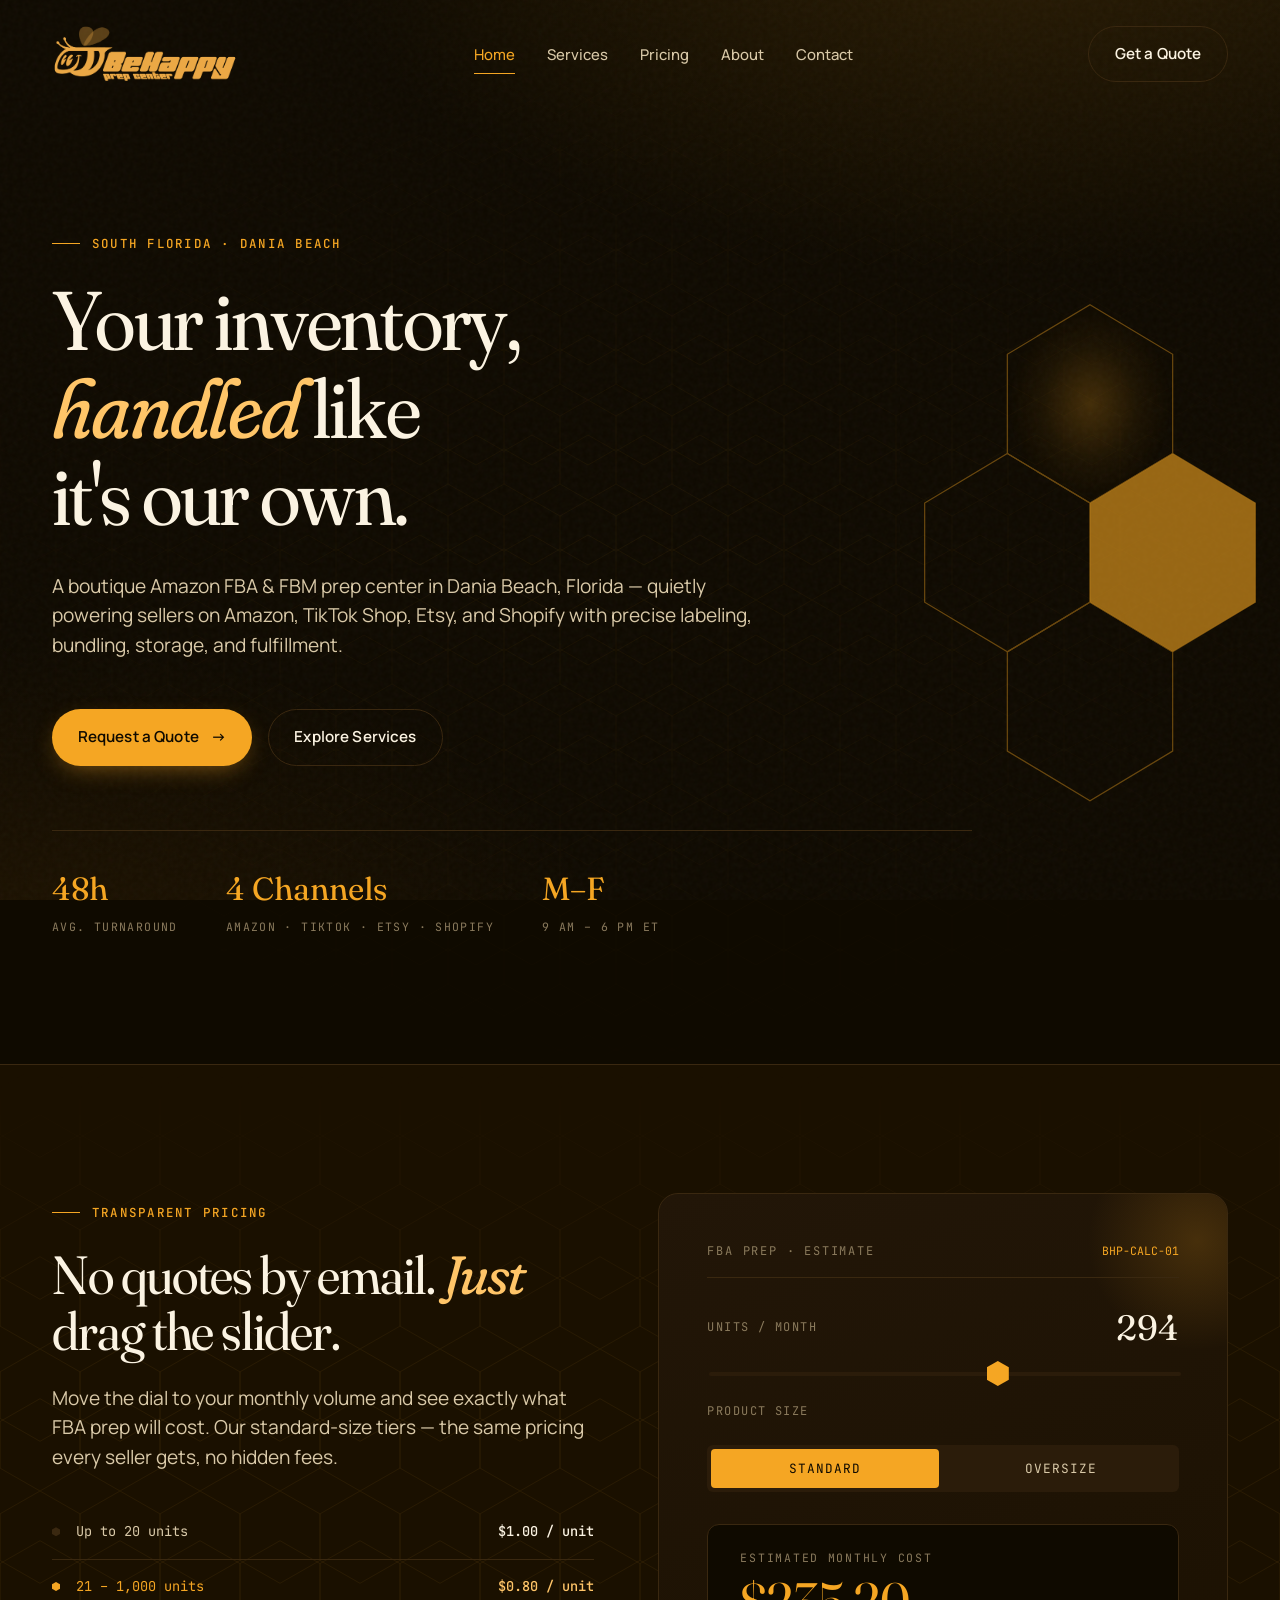
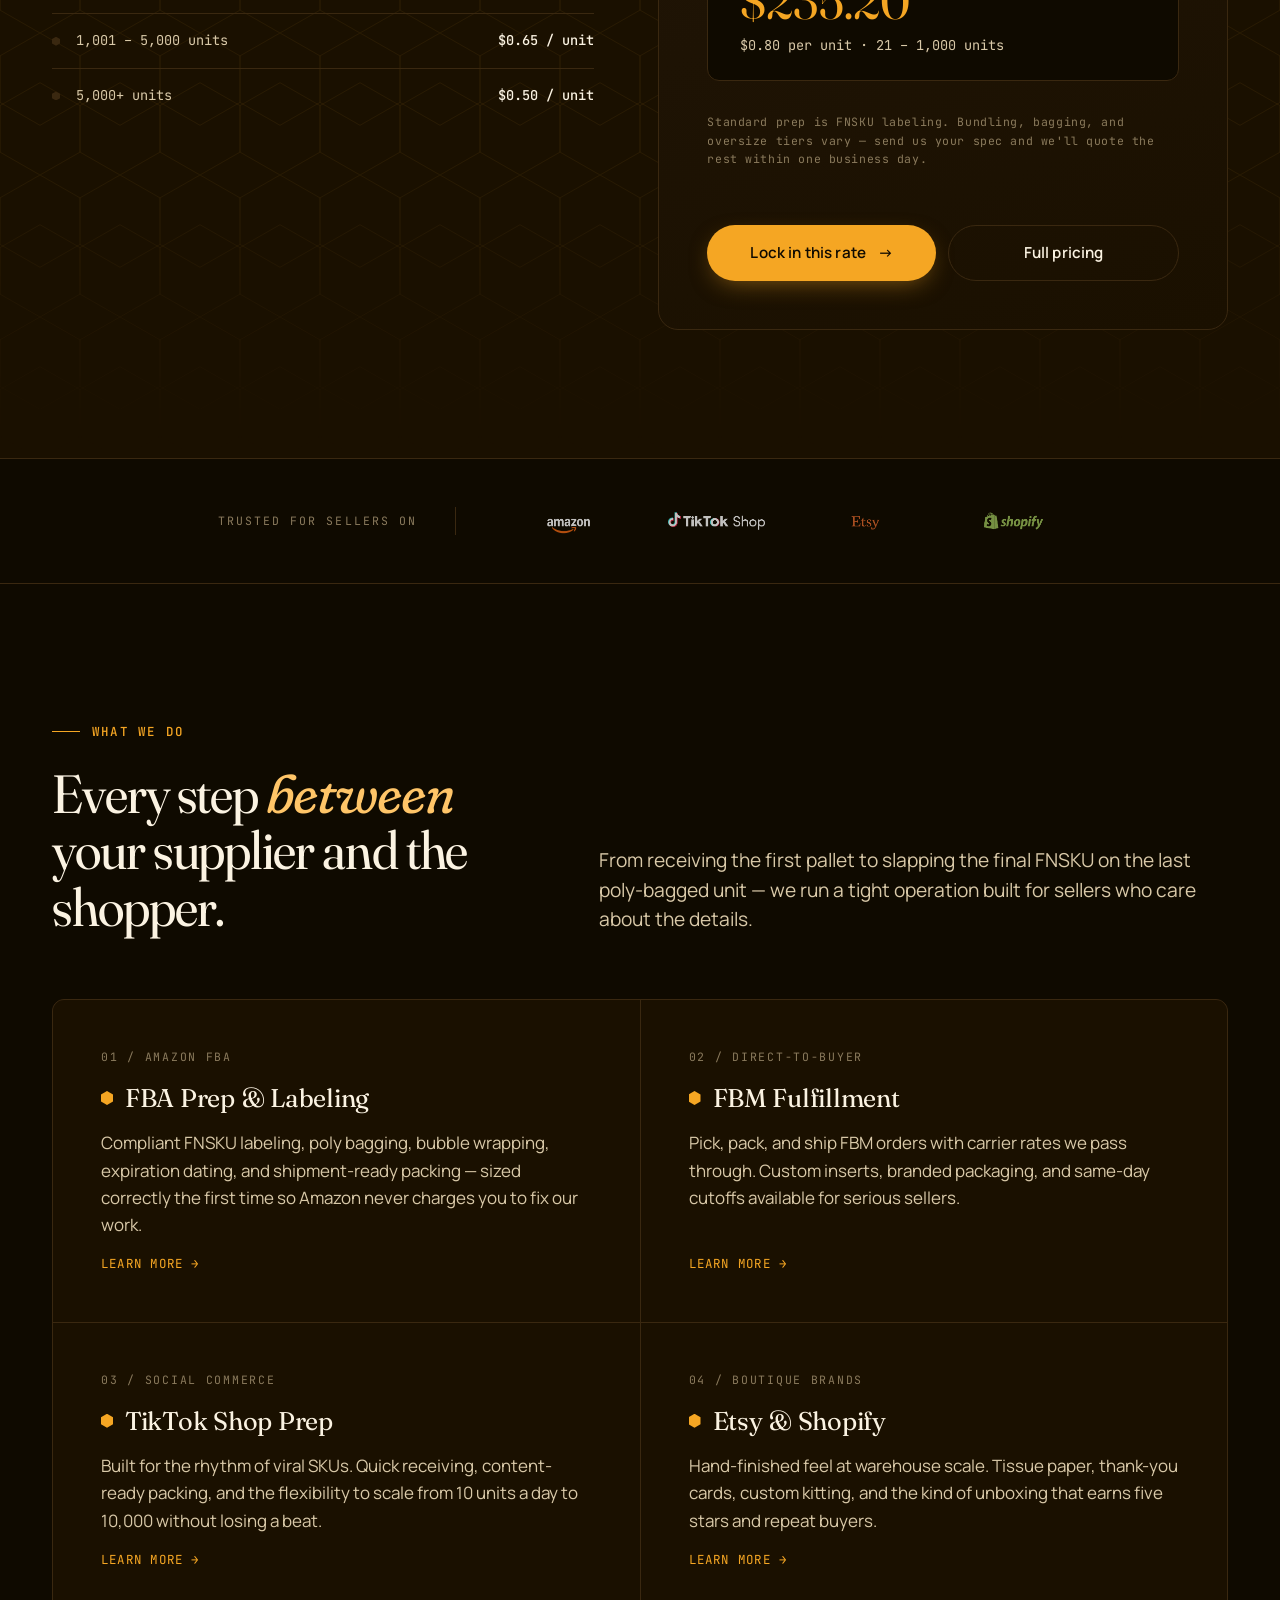
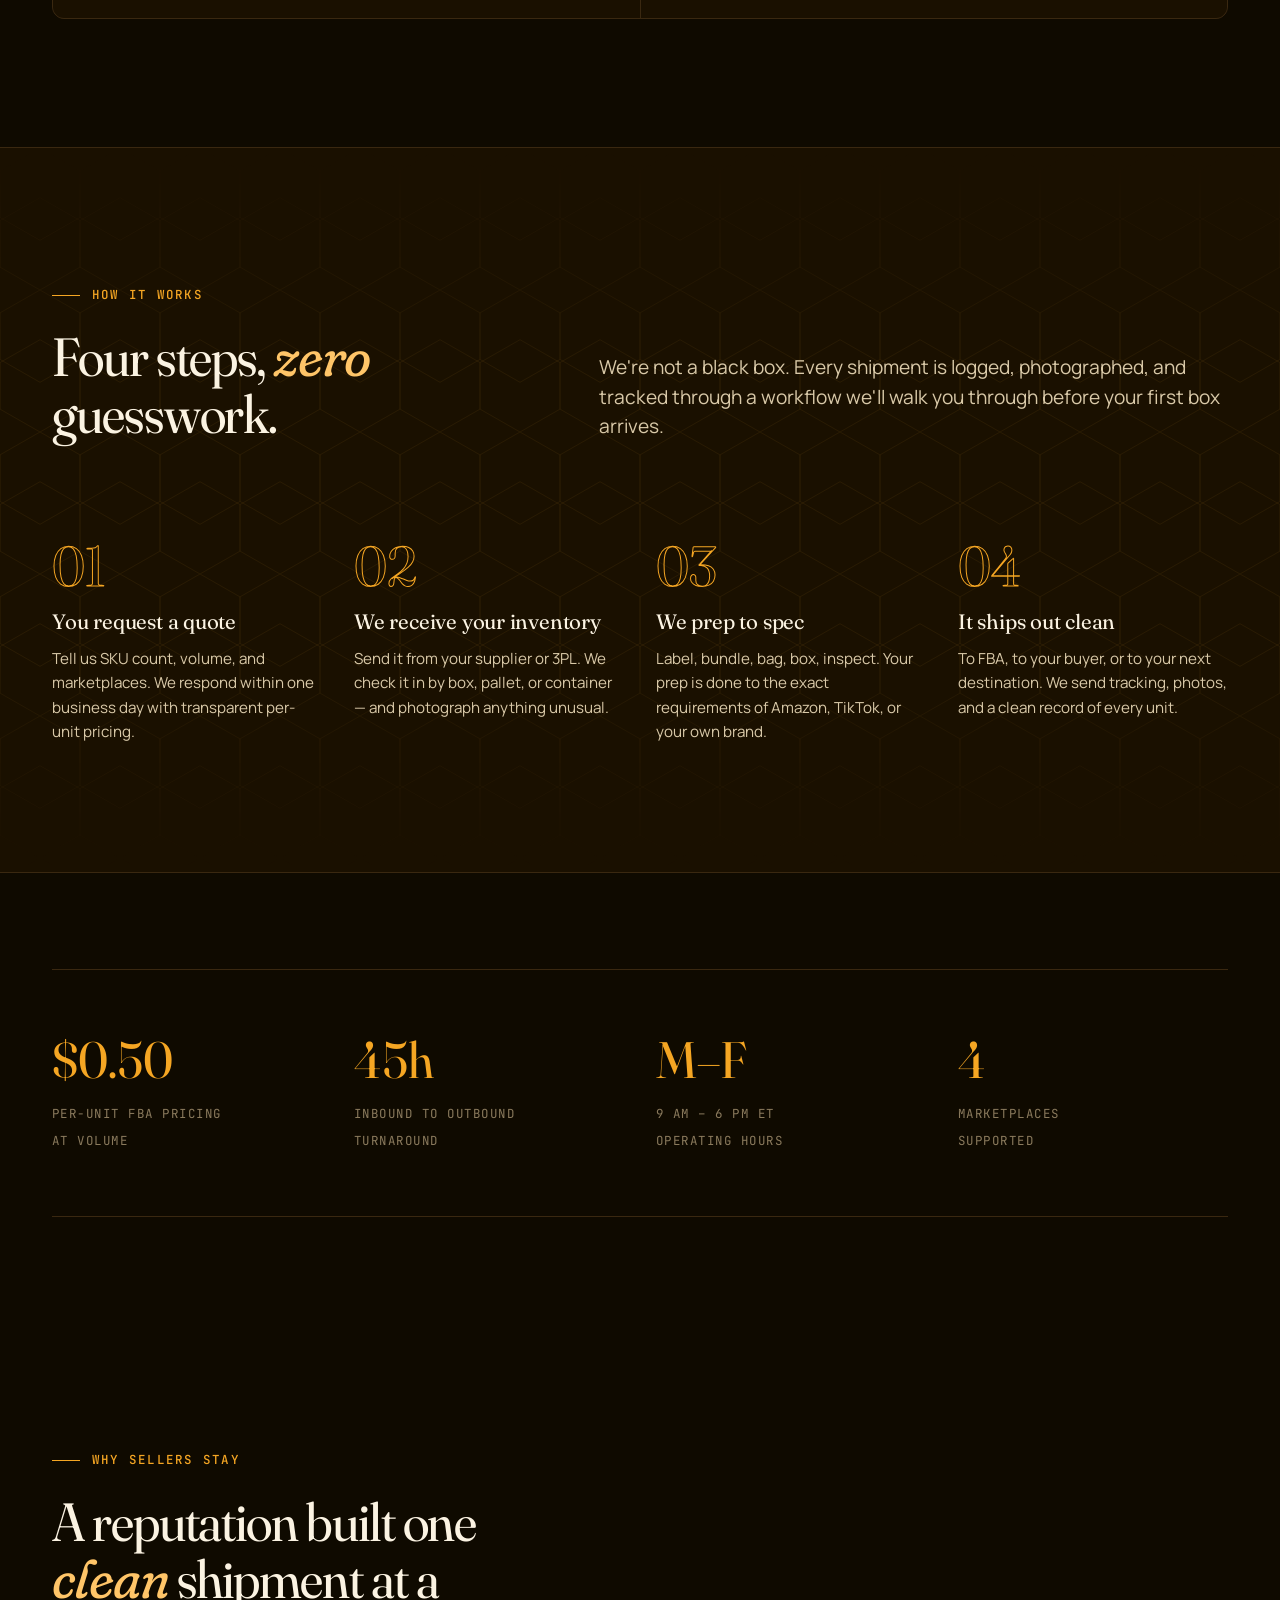
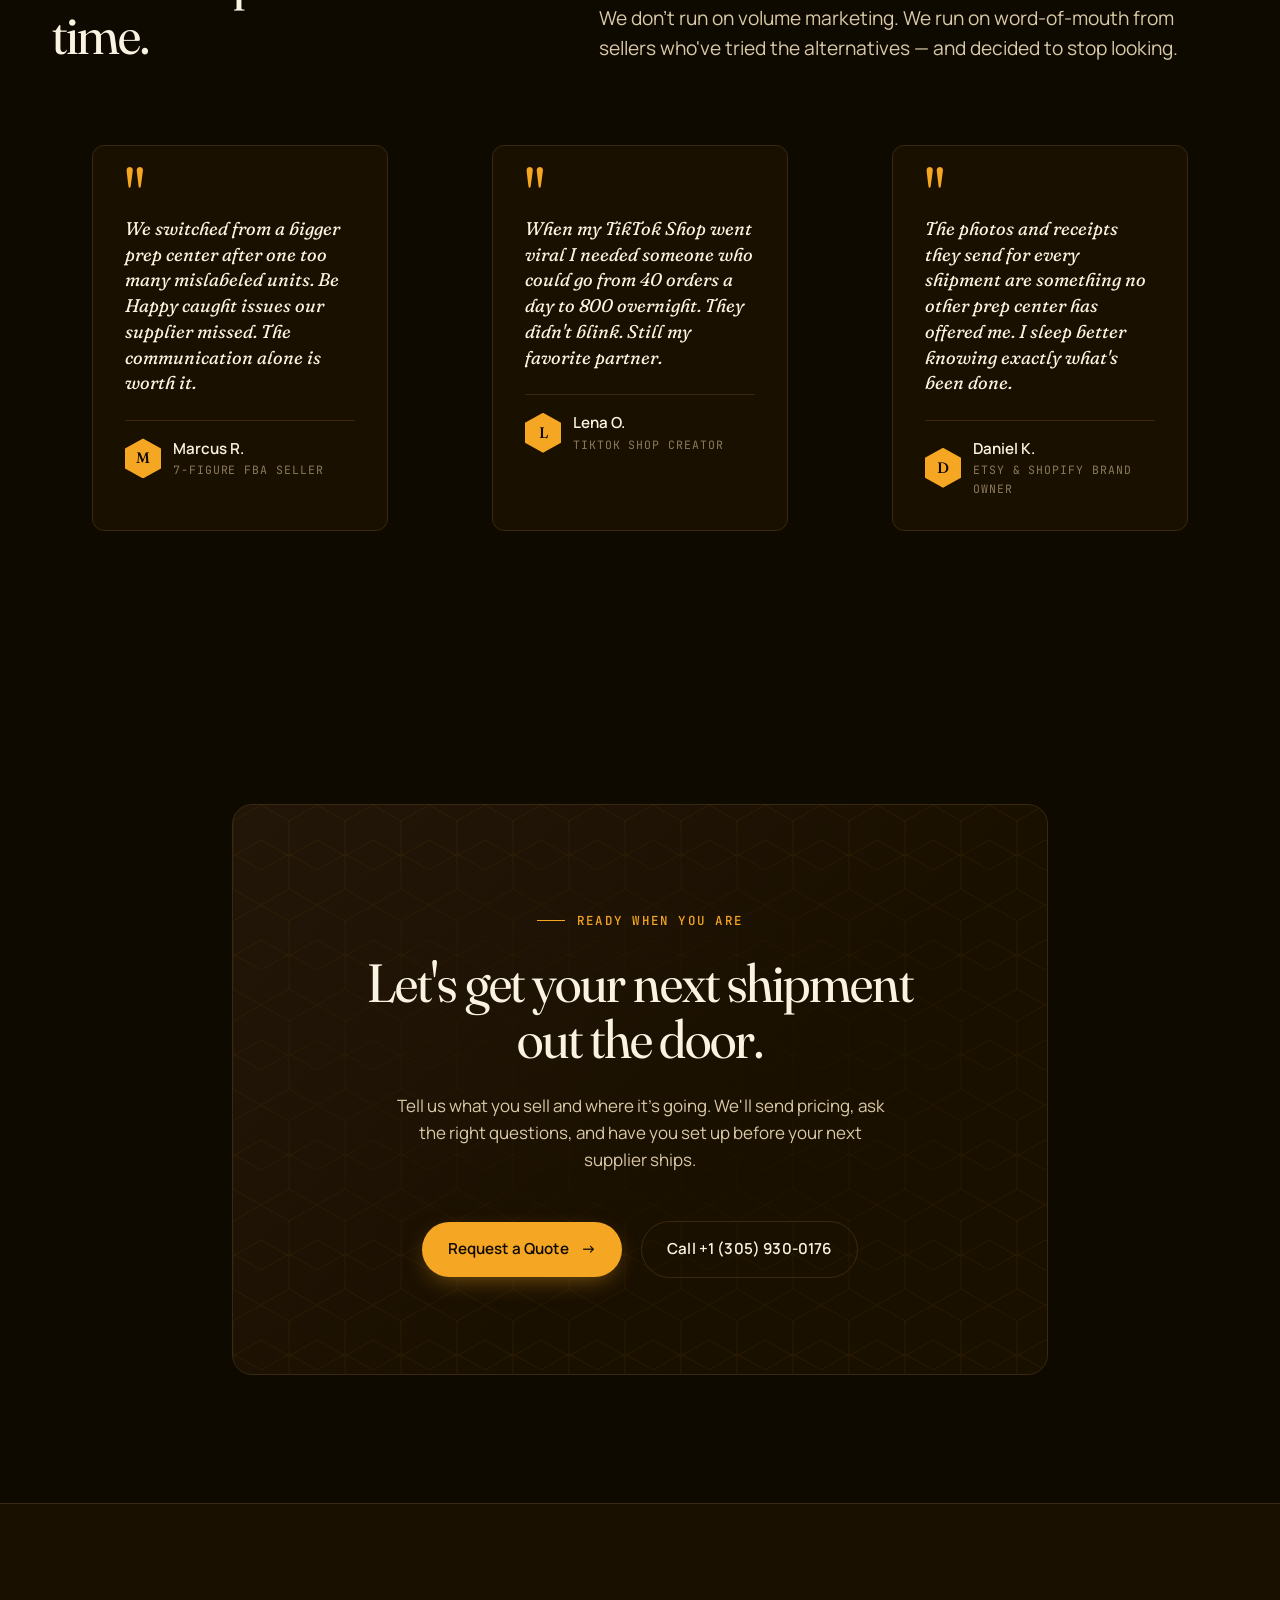
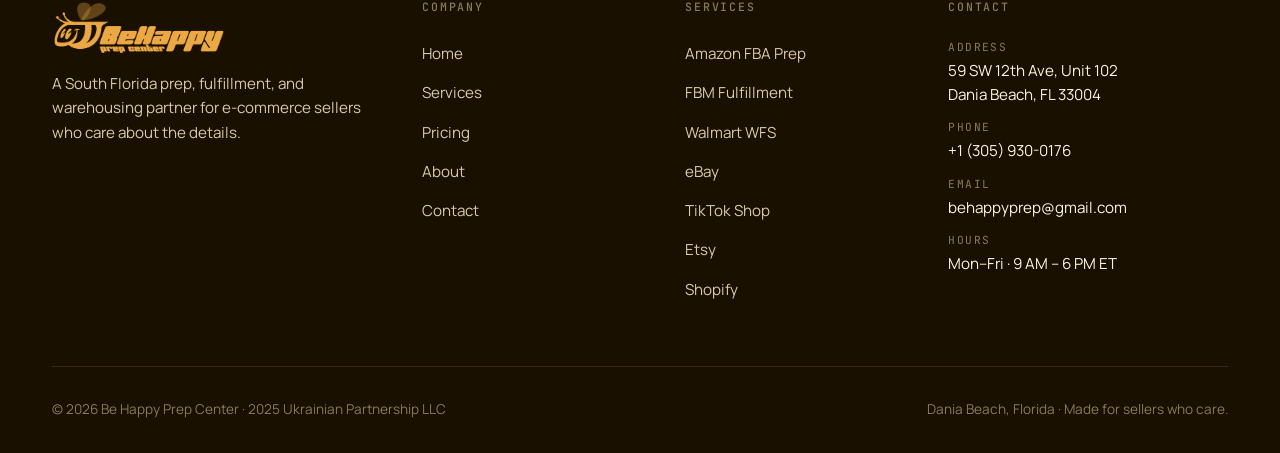
==== commit 661772ff: "Add files via upload" ====
--- a/index.html
+++ b/index.html
@@ -484,7 +484,9 @@
         <ul>
           <li><a href="services.html#fba">Amazon FBA Prep</a></li>
           <li><a href="services.html#fbm">FBM Fulfillment</a></li>
-          <li><a href="services.html#tiktok">TikTok Shop Prep</a></li>
+          <li><a href="services.html#walmart">Walmart WFS</a></li>
+          <li><a href="services.html#ebay">eBay</a></li>
+          <li><a href="services.html#tiktok">TikTok Shop</a></li>
           <li><a href="services.html#etsy">Etsy</a></li>
           <li><a href="services.html#shopify">Shopify</a></li>
         </ul>
--- a/style.css
+++ b/style.css
@@ -443,8 +443,24 @@
 }
 .page-hero .lede { margin-bottom: var(--sp-6); }
 
+/* Services page hero — compact so overview is above the fold */
+.page-hero.services-hero {
+  padding: calc(var(--sp-20) + var(--sp-3)) 0 var(--sp-6);
+}
+.page-hero.services-hero h1 {
+  font-size: clamp(2rem, 4vw, 3.2rem);
+  max-width: 22ch;
+  margin-bottom: var(--sp-3);
+}
+.page-hero.services-hero .lede {
+  font-size: 1.05rem;
+  margin-bottom: 0;
+  max-width: 65ch;
+}
+
 @media (max-width: 960px) {
   .page-hero { padding-top: calc(var(--sp-20) + var(--sp-3)); }
+  .page-hero.services-hero { padding-top: calc(var(--sp-20) + var(--sp-1)); padding-bottom: var(--sp-5); }
 }
 
 /* ---------- 9. Calculator section ---------- */
@@ -856,20 +872,22 @@
 /* ---------- 12. Service overview grid (services.html, top) ---------- */
 .service-overview {
   position: relative;
-  padding-top: var(--sp-10);
+  padding-top: var(--sp-6);
+  padding-bottom: var(--sp-12);
 }
 
 .service-overview-grid {
   display: grid;
-  grid-template-columns: repeat(5, 1fr);
+  grid-template-columns: repeat(4, 1fr);
   gap: 1px;
   background: var(--line);
   border: 1px solid var(--line);
   border-radius: var(--r-md);
   overflow: hidden;
 }
-@media (max-width: 960px) { .service-overview-grid { grid-template-columns: repeat(2, 1fr); } }
-@media (max-width: 520px) { .service-overview-grid { grid-template-columns: 1fr; } }
+@media (max-width: 1080px) { .service-overview-grid { grid-template-columns: repeat(3, 1fr); } }
+@media (max-width: 720px) { .service-overview-grid { grid-template-columns: repeat(2, 1fr); } }
+@media (max-width: 420px) { .service-overview-grid { grid-template-columns: 1fr; } }
 
 .overview-card {
   background: var(--bg-elev-1);
@@ -878,36 +896,26 @@
   cursor: pointer;
   display: flex;
   flex-direction: column;
-  gap: var(--sp-4);
+  gap: var(--sp-3);
   position: relative;
   overflow: hidden;
-  transition: background 350ms var(--ease), transform 350ms var(--ease);
+  transition: background 350ms var(--ease);
   text-decoration: none;
   color: inherit;
-  min-height: 260px;
+  min-height: 220px;
 }
 .overview-card:hover {
   background: var(--bg-elev-2);
   color: inherit;
 }
-.overview-card::after {
-  content: '';
-  position: absolute;
-  inset: 0;
-  background: linear-gradient(180deg, transparent 60%, rgba(245, 166, 35, 0.06));
-  opacity: 0;
-  transition: opacity 350ms var(--ease);
-  pointer-events: none;
-}
-.overview-card:hover::after { opacity: 1; }
 .overview-card::before {
   content: '';
   position: absolute;
-  top: -30px;
-  right: -30px;
-  width: 100px;
-  height: 115px;
-  background: radial-gradient(circle, rgba(245, 166, 35, 0.18), transparent 65%);
+  top: -40px;
+  right: -40px;
+  width: 120px;
+  height: 138px;
+  background: radial-gradient(circle, rgba(245, 166, 35, 0.22), transparent 65%);
   clip-path: polygon(50% 0%, 100% 25%, 100% 75%, 50% 100%, 0% 75%, 0% 25%);
   opacity: 0;
   transition: opacity 400ms var(--ease);
@@ -915,32 +923,29 @@
 }
 .overview-card:hover::before { opacity: 1; }
 
-.overview-card-num {
-  font-family: var(--font-mono);
-  font-size: 0.72rem;
-  letter-spacing: 0.15em;
-  color: var(--ink-mute);
-  text-transform: uppercase;
+.overview-card-logo {
+  width: 56px;
+  height: 56px;
+  border-radius: var(--r-md);
+  background: var(--bg-elev-3);
+  border: 1px solid var(--line);
+  display: flex;
+  align-items: center;
+  justify-content: center;
+  padding: 8px;
   position: relative;
   z-index: 1;
-}
-
-.overview-card-icon {
-  width: 48px;
-  height: 48px;
-  display: flex;
-  align-items: center;
-  justify-content: center;
-  position: relative;
-  z-index: 1;
-  color: var(--honey);
-  transition: color 300ms var(--ease), transform 300ms var(--ease);
-}
-.overview-card:hover .overview-card-icon {
-  color: var(--honey-glow);
+  transition: border-color 300ms var(--ease), transform 300ms var(--ease);
+}
+.overview-card:hover .overview-card-logo {
+  border-color: var(--honey-dark);
   transform: translateY(-2px);
 }
-.overview-card-icon svg { width: 100%; height: 100%; }
+.overview-card-logo img {
+  width: 100%;
+  height: 100%;
+  object-fit: contain;
+}
 
 .overview-card-title {
   font-family: var(--font-display);
@@ -953,6 +958,16 @@
   position: relative;
   z-index: 1;
 }
+.overview-card-sub {
+  font-family: var(--font-mono);
+  font-size: 0.7rem;
+  letter-spacing: 0.15em;
+  text-transform: uppercase;
+  color: var(--honey);
+  position: relative;
+  z-index: 1;
+  margin: -2px 0 0;
+}
 .overview-card-tagline {
   font-size: 0.92rem;
   color: var(--ink-soft);
@@ -964,7 +979,7 @@
 }
 .overview-card-jump {
   font-family: var(--font-mono);
-  font-size: 0.72rem;
+  font-size: 0.7rem;
   letter-spacing: 0.12em;
   text-transform: uppercase;
   color: var(--honey);
@@ -974,6 +989,8 @@
   margin-top: auto;
   position: relative;
   z-index: 1;
+  padding-top: var(--sp-3);
+  border-top: 1px solid var(--line);
 }
 .overview-card-jump .arrow {
   display: inline-block;
@@ -984,7 +1001,7 @@
 /* ---------- 13. Service detail sections (services.html, below) ---------- */
 .service-detail {
   position: relative;
-  padding: var(--sp-16) 0;
+  padding: var(--sp-12) 0;
   border-top: 1px solid var(--line);
   scroll-margin-top: 100px;
 }
@@ -1000,7 +1017,7 @@
   display: flex;
   align-items: center;
   gap: var(--sp-3);
-  margin-bottom: var(--sp-6);
+  margin-bottom: var(--sp-5);
 }
 .detail-marker .marker-num {
   color: var(--honey);
@@ -1015,42 +1032,45 @@
 .detail-head {
   display: grid;
   grid-template-columns: auto 1fr;
-  gap: var(--sp-6);
-  align-items: start;
-  margin-bottom: var(--sp-10);
+  gap: var(--sp-5);
+  align-items: center;
+  margin-bottom: var(--sp-8);
 }
 @media (max-width: 720px) {
   .detail-head { grid-template-columns: 1fr; gap: var(--sp-4); }
 }
 
 .detail-icon {
-  width: 72px;
-  height: 80px;
-  background: linear-gradient(160deg, var(--honey), var(--honey-deep));
-  clip-path: polygon(50% 0%, 100% 25%, 100% 75%, 50% 100%, 0% 75%, 0% 25%);
+  width: 56px;
+  height: 56px;
+  border-radius: var(--r-md);
+  background: var(--bg-elev-3);
+  border: 1px solid var(--line);
   display: flex;
   align-items: center;
   justify-content: center;
-  color: var(--bg-base);
-  box-shadow: 0 0 40px rgba(245, 166, 35, 0.25);
+  padding: 10px;
   flex-shrink: 0;
 }
-.detail-icon svg { width: 36px; height: 36px; }
+.detail-icon img {
+  width: 100%;
+  height: 100%;
+  object-fit: contain;
+}
 
 .detail-head h2 {
-  font-size: clamp(2rem, 4.2vw, 3rem);
-  margin: 0 0 var(--sp-4);
-}
-.detail-head .lede { margin: 0; max-width: 65ch; }
+  font-size: clamp(1.7rem, 3.5vw, 2.5rem);
+  margin: 0;
+}
 
 .detail-body {
   display: grid;
-  grid-template-columns: 1.05fr 0.95fr;
-  gap: var(--sp-10);
+  grid-template-columns: 1fr 1fr;
+  gap: var(--sp-8);
   align-items: start;
 }
 @media (max-width: 880px) {
-  .detail-body { grid-template-columns: 1fr; gap: var(--sp-8); }
+  .detail-body { grid-template-columns: 1fr; gap: var(--sp-6); }
 }
 
 .detail-section-title {
@@ -1059,7 +1079,7 @@
   letter-spacing: 0.15em;
   text-transform: uppercase;
   color: var(--ink-mute);
-  margin: 0 0 var(--sp-5);
+  margin: 0 0 var(--sp-4);
   display: flex;
   align-items: center;
   gap: var(--sp-3);
@@ -1076,20 +1096,20 @@
 /* Feature list within detail */
 .detail-features {
   list-style: none;
-  margin: 0 0 var(--sp-8);
+  margin: 0 0 var(--sp-6);
   padding: 0;
   display: grid;
   grid-template-columns: 1fr;
-  gap: var(--sp-3);
+  gap: var(--sp-2);
 }
 .detail-features li {
   display: flex;
   align-items: flex-start;
   gap: var(--sp-3);
-  font-size: 0.97rem;
+  font-size: 0.95rem;
   color: var(--ink-soft);
-  line-height: 1.5;
-  padding-bottom: var(--sp-3);
+  line-height: 1.45;
+  padding: var(--sp-2) 0;
   border-bottom: 1px solid var(--line);
 }
 .detail-features li:last-child { border-bottom: none; }
@@ -1100,7 +1120,7 @@
   background: var(--honey);
   clip-path: polygon(50% 0%, 100% 25%, 100% 75%, 50% 100%, 0% 75%, 0% 25%);
   flex-shrink: 0;
-  margin-top: 7px;
+  margin-top: 6px;
 }
 
 /* Workflow timeline */
@@ -1108,7 +1128,7 @@
   background: var(--bg-elev-2);
   border: 1px solid var(--line);
   border-radius: var(--r-md);
-  padding: var(--sp-6);
+  padding: var(--sp-5);
   position: relative;
 }
 .service-detail.alt .detail-workflow {
@@ -1126,13 +1146,13 @@
   display: grid;
   grid-template-columns: auto 1fr;
   gap: var(--sp-4);
-  padding: var(--sp-3) 0;
+  padding: var(--sp-2) 0;
 }
 .workflow-step:not(:last-child)::after {
   content: '';
   position: absolute;
   left: 13px;
-  top: 36px;
+  top: 32px;
   bottom: -4px;
   width: 1px;
   background: linear-gradient(180deg, var(--honey-dark), transparent);
@@ -1157,14 +1177,13 @@
   font-family: var(--font-body);
   font-weight: 600;
   color: var(--ink);
-  font-size: 0.97rem;
+  font-size: 0.95rem;
   margin: 0 0 var(--sp-1);
-  letter-spacing: -0.005em;
 }
 .workflow-desc {
-  font-size: 0.9rem;
+  font-size: 0.88rem;
   color: var(--ink-soft);
-  line-height: 1.5;
+  line-height: 1.45;
   margin: 0;
 }
 
@@ -1172,7 +1191,7 @@
   display: flex;
   gap: var(--sp-3);
   flex-wrap: wrap;
-  margin-top: var(--sp-2);
+  margin-top: var(--sp-5);
 }
 
 /* ---------- 13. Process ---------- */
@@ -1440,29 +1459,547 @@
   background: var(--bg-elev-3);
 }
 
-/* ---------- 19. Pricing table styles ---------- */
+/* ---------- 19. Pricing page ---------- */
+.pricing-toc {
+  display: grid;
+  grid-template-columns: repeat(4, 1fr);
+  gap: 1px;
+  background: var(--line);
+  border: 1px solid var(--line);
+  border-radius: var(--r-md);
+  overflow: hidden;
+  margin-bottom: var(--sp-10);
+}
+@media (max-width: 720px) { .pricing-toc { grid-template-columns: repeat(2, 1fr); } }
+@media (max-width: 480px) { .pricing-toc { grid-template-columns: 1fr; } }
+
+.pricing-toc a {
+  background: var(--bg-elev-1);
+  padding: var(--sp-5);
+  display: flex;
+  flex-direction: column;
+  gap: var(--sp-2);
+  text-decoration: none;
+  color: inherit;
+  transition: background 300ms var(--ease);
+}
+.pricing-toc a:hover { background: var(--bg-elev-2); color: inherit; }
+.pricing-toc .toc-num {
+  font-family: var(--font-mono);
+  font-size: 0.72rem;
+  letter-spacing: 0.15em;
+  text-transform: uppercase;
+  color: var(--ink-mute);
+}
+.pricing-toc .toc-name {
+  font-family: var(--font-display);
+  font-size: 1.05rem;
+  color: var(--ink);
+  line-height: 1.2;
+}
+.pricing-toc a:hover .toc-name { color: var(--honey); }
+
+.pricing-section {
+  padding: var(--sp-12) 0;
+  border-top: 1px solid var(--line);
+  scroll-margin-top: 100px;
+}
+.pricing-section:first-of-type { border-top: none; padding-top: var(--sp-8); }
+.pricing-section.alt { background: var(--bg-elev-1); }
+
+.pricing-section-head {
+  display: flex;
+  align-items: baseline;
+  gap: var(--sp-4);
+  margin-bottom: var(--sp-6);
+  flex-wrap: wrap;
+}
+.pricing-section-head .pricing-num {
+  font-family: var(--font-mono);
+  font-size: 0.72rem;
+  letter-spacing: 0.18em;
+  text-transform: uppercase;
+  color: var(--honey);
+}
+.pricing-section-head h2 {
+  font-size: clamp(1.6rem, 3vw, 2.2rem);
+  margin: 0;
+  flex: 1;
+  min-width: 280px;
+}
+.pricing-section-head p {
+  width: 100%;
+  margin: var(--sp-3) 0 0;
+  color: var(--ink-soft);
+  font-size: 1rem;
+  max-width: 70ch;
+}
+
+.pricing-subhead {
+  font-family: var(--font-mono);
+  font-size: 0.72rem;
+  letter-spacing: 0.18em;
+  text-transform: uppercase;
+  color: var(--ink-mute);
+  margin: var(--sp-8) 0 var(--sp-4);
+  display: flex;
+  align-items: center;
+  gap: var(--sp-3);
+}
+.pricing-subhead::before {
+  content: '';
+  width: 8px;
+  height: 9px;
+  background: var(--honey);
+  clip-path: polygon(50% 0%, 100% 25%, 100% 75%, 50% 100%, 0% 75%, 0% 25%);
+  flex-shrink: 0;
+}
+
 .price-table {
   width: 100%;
   border-collapse: collapse;
-  margin: var(--sp-6) 0;
-}
+  background: var(--bg-elev-2);
+  border-radius: var(--r-md);
+  overflow: hidden;
+  border: 1px solid var(--line);
+}
+.pricing-section.alt .price-table { background: var(--bg-base); }
+.price-table thead { background: var(--bg-elev-3); }
 .price-table th, .price-table td {
   padding: var(--sp-4) var(--sp-5);
   text-align: left;
+}
+.price-table th {
+  font-family: var(--font-mono);
+  font-size: 0.72rem;
+  text-transform: uppercase;
+  letter-spacing: 0.15em;
+  color: var(--honey);
+  font-weight: 500;
   border-bottom: 1px solid var(--line);
 }
-.price-table th {
-  font-family: var(--font-mono);
-  font-size: 0.75rem;
-  text-transform: uppercase;
+.price-table tbody tr { border-bottom: 1px solid var(--line); transition: background 200ms var(--ease); }
+.price-table tbody tr:last-child { border-bottom: none; }
+.price-table tbody tr:hover { background: rgba(245, 166, 35, 0.04); }
+.price-table td {
+  color: var(--ink-soft);
+  font-size: 0.95rem;
+  vertical-align: middle;
+}
+.price-table td:last-child {
+  color: var(--honey);
+  font-family: var(--font-display);
+  font-weight: 400;
+  font-variation-settings: 'opsz' 36;
+  text-align: right;
+  white-space: nowrap;
+  font-size: 1.1rem;
+}
+.price-table .price-note {
+  font-family: var(--font-mono);
+  font-size: 0.7rem;
+  color: var(--ink-mute);
+  margin-top: var(--sp-3);
+  letter-spacing: 0.05em;
+}
+
+.pricing-aside {
+  background: var(--bg-elev-2);
+  border: 1px solid var(--line);
+  border-left: 2px solid var(--honey);
+  border-radius: 0 var(--r-md) var(--r-md) 0;
+  padding: var(--sp-5) var(--sp-6);
+  margin: var(--sp-6) 0;
+  font-size: 0.92rem;
+  color: var(--ink-soft);
+  display: flex;
+  gap: var(--sp-4);
+  align-items: flex-start;
+}
+.pricing-section.alt .pricing-aside { background: var(--bg-base); }
+.pricing-aside::before {
+  content: 'NOTE';
+  font-family: var(--font-mono);
+  font-size: 0.68rem;
+  letter-spacing: 0.18em;
+  color: var(--honey);
+  flex-shrink: 0;
+  padding-top: 3px;
+}
+
+/* ---------- 20. About page ---------- */
+.about-intro {
+  display: grid;
+  grid-template-columns: 1fr 1fr;
+  gap: var(--sp-10);
+  align-items: start;
+}
+@media (max-width: 880px) { .about-intro { grid-template-columns: 1fr; gap: var(--sp-6); } }
+.about-intro h2 { margin-bottom: var(--sp-5); }
+.about-intro p { color: var(--ink-soft); font-size: 1.05rem; line-height: 1.65; }
+
+.about-stats {
+  display: grid;
+  grid-template-columns: repeat(3, 1fr);
+  gap: 1px;
+  background: var(--line);
+  border: 1px solid var(--line);
+  border-radius: var(--r-md);
+  overflow: hidden;
+  margin-top: var(--sp-8);
+}
+@media (max-width: 720px) { .about-stats { grid-template-columns: 1fr; } }
+.about-stat {
+  background: var(--bg-elev-1);
+  padding: var(--sp-6);
+}
+.about-stat .about-stat-num {
+  font-family: var(--font-display);
+  font-size: clamp(1.8rem, 3vw, 2.4rem);
+  color: var(--honey);
+  font-variation-settings: 'opsz' 36;
+  line-height: 1;
+  display: block;
+  margin-bottom: var(--sp-3);
+}
+.about-stat .about-stat-label {
+  font-family: var(--font-mono);
+  font-size: 0.72rem;
   letter-spacing: 0.12em;
-  color: var(--ink-mute);
-  font-weight: 500;
-}
-.price-table td { color: var(--ink-soft); }
-.price-table td:last-child { color: var(--honey); font-weight: 600; text-align: right; }
-
-/* ---------- 20. Utility ---------- */
+  text-transform: uppercase;
+  color: var(--ink-mute);
+  display: block;
+  margin-bottom: var(--sp-2);
+}
+.about-stat .about-stat-desc {
+  color: var(--ink-soft);
+  font-size: 0.92rem;
+  line-height: 1.5;
+}
+
+.values-grid {
+  display: grid;
+  grid-template-columns: repeat(3, 1fr);
+  gap: var(--sp-5);
+}
+@media (max-width: 880px) { .values-grid { grid-template-columns: 1fr; } }
+
+.value-card {
+  background: var(--bg-elev-2);
+  border: 1px solid var(--line);
+  border-radius: var(--r-md);
+  padding: var(--sp-6);
+  position: relative;
+  overflow: hidden;
+  transition: border-color 300ms var(--ease), transform 300ms var(--ease);
+}
+.value-card:hover { border-color: var(--honey-dark); transform: translateY(-3px); }
+.value-card::before {
+  content: '';
+  position: absolute;
+  top: -40px;
+  right: -40px;
+  width: 120px;
+  height: 138px;
+  background: radial-gradient(circle, rgba(245, 166, 35, 0.12), transparent 65%);
+  clip-path: polygon(50% 0%, 100% 25%, 100% 75%, 50% 100%, 0% 75%, 0% 25%);
+}
+.value-card-icon {
+  width: 40px;
+  height: 46px;
+  background: linear-gradient(160deg, var(--honey), var(--honey-deep));
+  clip-path: polygon(50% 0%, 100% 25%, 100% 75%, 50% 100%, 0% 75%, 0% 25%);
+  display: flex;
+  align-items: center;
+  justify-content: center;
+  color: var(--bg-base);
+  margin-bottom: var(--sp-5);
+  position: relative;
+  z-index: 1;
+}
+.value-card-icon svg { width: 20px; height: 20px; }
+.value-card h3 {
+  font-size: 1.3rem;
+  margin: 0 0 var(--sp-3);
+  position: relative;
+  z-index: 1;
+}
+.value-card p {
+  color: var(--ink-soft);
+  font-size: 0.95rem;
+  margin: 0;
+  position: relative;
+  z-index: 1;
+}
+
+.about-quote {
+  background: var(--bg-elev-1);
+  border: 1px solid var(--line);
+  border-radius: var(--r-lg);
+  padding: var(--sp-10) var(--sp-8);
+  text-align: center;
+  position: relative;
+  overflow: hidden;
+}
+@media (max-width: 720px) { .about-quote { padding: var(--sp-8) var(--sp-5); } }
+.about-quote::before {
+  content: '';
+  position: absolute;
+  inset: 0;
+  background-image: url("data:image/svg+xml;utf8,<svg xmlns='http://www.w3.org/2000/svg' viewBox='0 0 56 100'><path d='M28 0 L56 16 V49 L28 65 L0 49 V16 Z M28 35 L56 51 V84 L28 100 L0 84 V51 Z' fill='none' stroke='%23F5A623' stroke-width='0.6' stroke-opacity='0.15'/></svg>");
+  background-size: 56px 100px;
+  mask-image: radial-gradient(ellipse 70% 60% at 50% 50%, transparent, black 80%);
+  -webkit-mask-image: radial-gradient(ellipse 70% 60% at 50% 50%, transparent, black 80%);
+  pointer-events: none;
+}
+.about-quote > * { position: relative; z-index: 1; }
+.about-quote blockquote {
+  margin: 0 auto var(--sp-6);
+  max-width: 50ch;
+  font-family: var(--font-display);
+  font-size: clamp(1.4rem, 2.4vw, 1.9rem);
+  line-height: 1.35;
+  color: var(--ink);
+  font-style: italic;
+  font-variation-settings: 'opsz' 48, 'SOFT' 100;
+}
+.about-quote cite {
+  font-family: var(--font-mono);
+  font-size: 0.78rem;
+  letter-spacing: 0.15em;
+  text-transform: uppercase;
+  color: var(--honey);
+  font-style: normal;
+}
+
+/* ---------- 21. Contact page ---------- */
+.contact-layout {
+  display: grid;
+  grid-template-columns: 1.3fr 0.9fr;
+  gap: var(--sp-10);
+  align-items: start;
+}
+@media (max-width: 960px) { .contact-layout { grid-template-columns: 1fr; gap: var(--sp-8); } }
+
+.contact-form-wrap {
+  background: var(--bg-elev-1);
+  border: 1px solid var(--line);
+  border-radius: var(--r-lg);
+  padding: var(--sp-8);
+  position: relative;
+  overflow: hidden;
+}
+@media (max-width: 600px) { .contact-form-wrap { padding: var(--sp-6); } }
+.contact-form-wrap::before {
+  content: '';
+  position: absolute;
+  top: -80px;
+  right: -80px;
+  width: 220px;
+  height: 254px;
+  background: radial-gradient(circle, rgba(245, 166, 35, 0.12), transparent 65%);
+  clip-path: polygon(50% 0%, 100% 25%, 100% 75%, 50% 100%, 0% 75%, 0% 25%);
+  pointer-events: none;
+}
+.contact-form-wrap > * { position: relative; z-index: 1; }
+.contact-form-wrap .form-eyebrow {
+  font-family: var(--font-mono);
+  font-size: 0.72rem;
+  letter-spacing: 0.18em;
+  text-transform: uppercase;
+  color: var(--honey);
+  margin-bottom: var(--sp-3);
+  display: flex;
+  align-items: center;
+  gap: var(--sp-3);
+}
+.contact-form-wrap .form-eyebrow::before {
+  content: '';
+  width: 24px;
+  height: 1px;
+  background: var(--honey);
+}
+.contact-form-wrap h2 {
+  font-size: clamp(1.7rem, 3vw, 2.4rem);
+  margin-bottom: var(--sp-3);
+}
+.contact-form-wrap .form-lede {
+  color: var(--ink-soft);
+  margin-bottom: var(--sp-8);
+  font-size: 1rem;
+}
+
+.form-success {
+  display: none;
+  background: rgba(245, 166, 35, 0.08);
+  border: 1px solid var(--honey-dark);
+  border-radius: var(--r-md);
+  padding: var(--sp-5) var(--sp-6);
+  color: var(--honey);
+  font-family: var(--font-body);
+  font-size: 1rem;
+  margin-bottom: var(--sp-5);
+  align-items: flex-start;
+  gap: var(--sp-3);
+}
+.form-success.show { display: flex; }
+.form-success::before {
+  content: '';
+  width: 14px;
+  height: 16px;
+  background: var(--honey);
+  clip-path: polygon(50% 0%, 100% 25%, 100% 75%, 50% 100%, 0% 75%, 0% 25%);
+  flex-shrink: 0;
+  margin-top: 4px;
+}
+.form-error {
+  display: none;
+  background: rgba(220, 80, 80, 0.08);
+  border: 1px solid rgba(220, 80, 80, 0.5);
+  border-radius: var(--r-md);
+  padding: var(--sp-4) var(--sp-5);
+  color: #ff9b9b;
+  font-size: 0.95rem;
+  margin-bottom: var(--sp-5);
+}
+.form-error.show { display: block; }
+
+.form-submit-row {
+  display: flex;
+  align-items: center;
+  gap: var(--sp-4);
+  flex-wrap: wrap;
+  margin-top: var(--sp-2);
+}
+.form-submit-row .form-disclaimer {
+  font-family: var(--font-mono);
+  font-size: 0.7rem;
+  color: var(--ink-mute);
+  letter-spacing: 0.05em;
+  flex: 1;
+  min-width: 200px;
+}
+
+.contact-sidebar {
+  display: flex;
+  flex-direction: column;
+  gap: var(--sp-5);
+}
+
+.info-card {
+  background: var(--bg-elev-1);
+  border: 1px solid var(--line);
+  border-radius: var(--r-md);
+  padding: var(--sp-6);
+  position: relative;
+  overflow: hidden;
+}
+.info-card::before {
+  content: '';
+  position: absolute;
+  top: -30px;
+  right: -30px;
+  width: 100px;
+  height: 115px;
+  background: radial-gradient(circle, rgba(245, 166, 35, 0.08), transparent 65%);
+  clip-path: polygon(50% 0%, 100% 25%, 100% 75%, 50% 100%, 0% 75%, 0% 25%);
+}
+.info-card-header {
+  display: flex;
+  align-items: center;
+  gap: var(--sp-3);
+  margin-bottom: var(--sp-5);
+  position: relative;
+  z-index: 1;
+}
+.info-card-icon {
+  width: 32px;
+  height: 36px;
+  background: linear-gradient(160deg, var(--honey), var(--honey-deep));
+  clip-path: polygon(50% 0%, 100% 25%, 100% 75%, 50% 100%, 0% 75%, 0% 25%);
+  display: flex;
+  align-items: center;
+  justify-content: center;
+  color: var(--bg-base);
+  flex-shrink: 0;
+}
+.info-card-icon svg { width: 16px; height: 16px; }
+.info-card-title {
+  font-family: var(--font-mono);
+  font-size: 0.72rem;
+  letter-spacing: 0.18em;
+  text-transform: uppercase;
+  color: var(--ink-mute);
+  margin: 0;
+}
+
+.info-card-list {
+  list-style: none;
+  margin: 0;
+  padding: 0;
+  display: flex;
+  flex-direction: column;
+  gap: var(--sp-4);
+  position: relative;
+  z-index: 1;
+}
+.info-card-list li {
+  display: flex;
+  flex-direction: column;
+  gap: 2px;
+}
+.info-card-list .info-label {
+  font-family: var(--font-mono);
+  font-size: 0.68rem;
+  letter-spacing: 0.12em;
+  text-transform: uppercase;
+  color: var(--ink-mute);
+}
+.info-card-list .info-value {
+  color: var(--ink);
+  font-size: 0.97rem;
+  line-height: 1.4;
+}
+.info-card-list .info-value a { color: var(--ink); }
+.info-card-list .info-value a:hover { color: var(--honey); }
+
+.map-card {
+  background: var(--bg-elev-1);
+  border: 1px solid var(--line);
+  border-radius: var(--r-md);
+  overflow: hidden;
+}
+.map-frame {
+  aspect-ratio: 4 / 3;
+  width: 100%;
+  background: var(--bg-elev-2);
+  position: relative;
+}
+.map-frame iframe {
+  width: 100%;
+  height: 100%;
+  border: 0;
+  filter: grayscale(0.4) brightness(0.7) contrast(1.1);
+}
+.map-card .map-caption {
+  padding: var(--sp-4) var(--sp-5);
+  font-family: var(--font-mono);
+  font-size: 0.72rem;
+  letter-spacing: 0.12em;
+  text-transform: uppercase;
+  color: var(--ink-soft);
+  border-top: 1px solid var(--line);
+  display: flex;
+  justify-content: space-between;
+  align-items: center;
+  gap: var(--sp-3);
+}
+.map-card .map-caption a {
+  font-family: var(--font-mono);
+  color: var(--honey);
+}
+
+/* ---------- 22. Utility ---------- */
 .sr-only {
   position: absolute; width: 1px; height: 1px; padding: 0; margin: -1px;
   overflow: hidden; clip: rect(0,0,0,0); white-space: nowrap; border: 0;
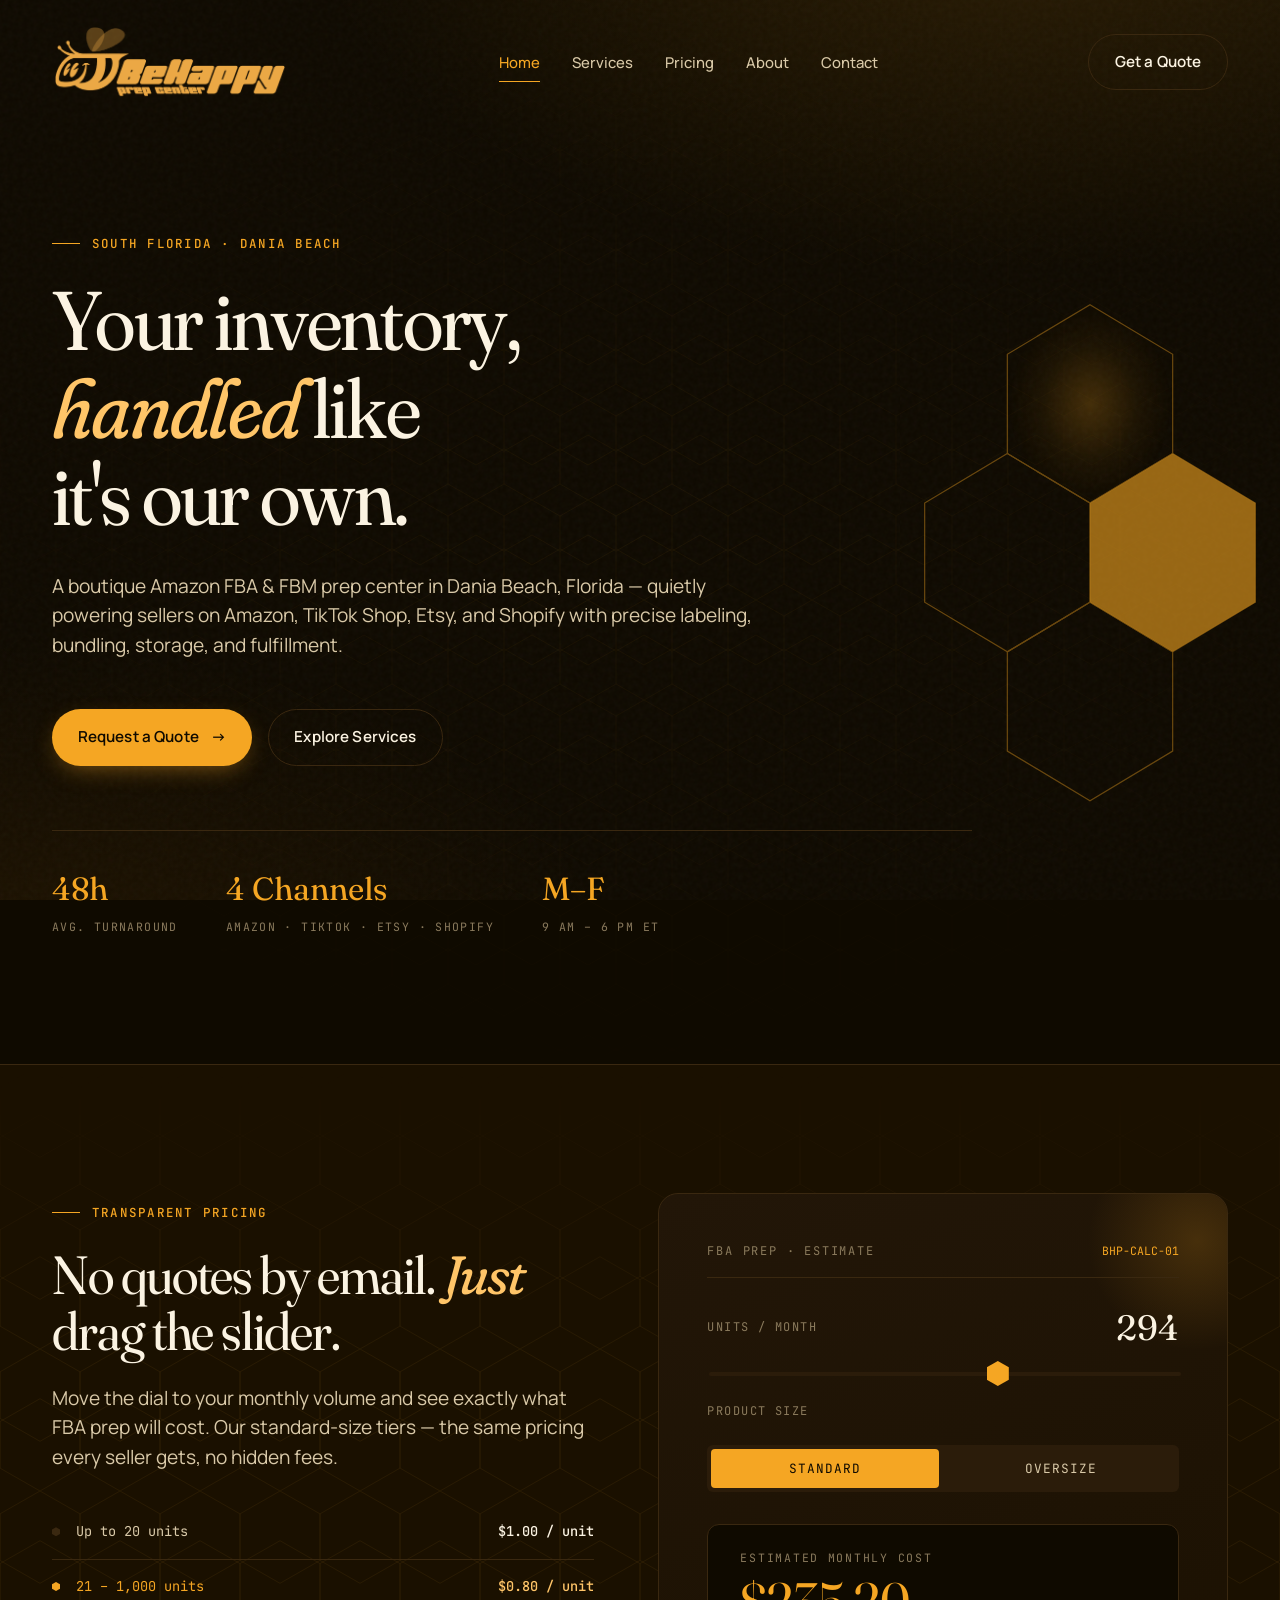
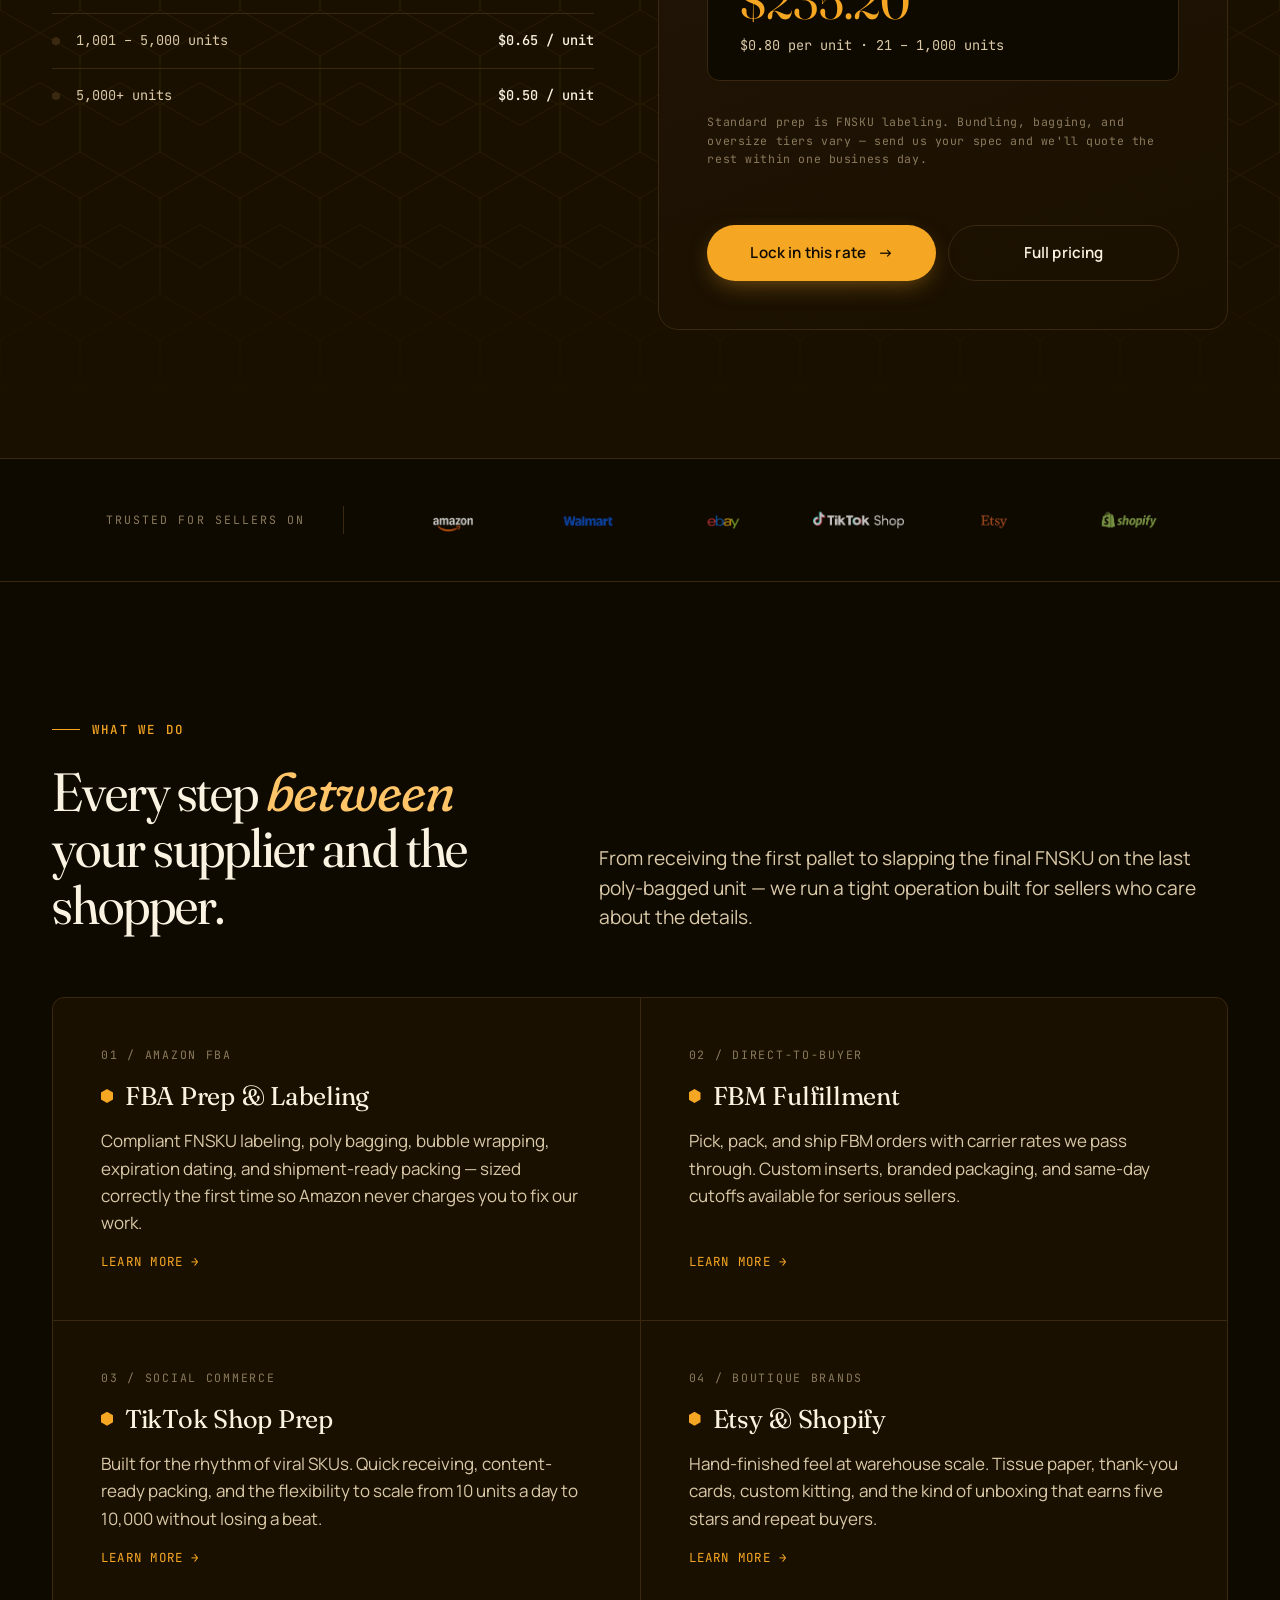
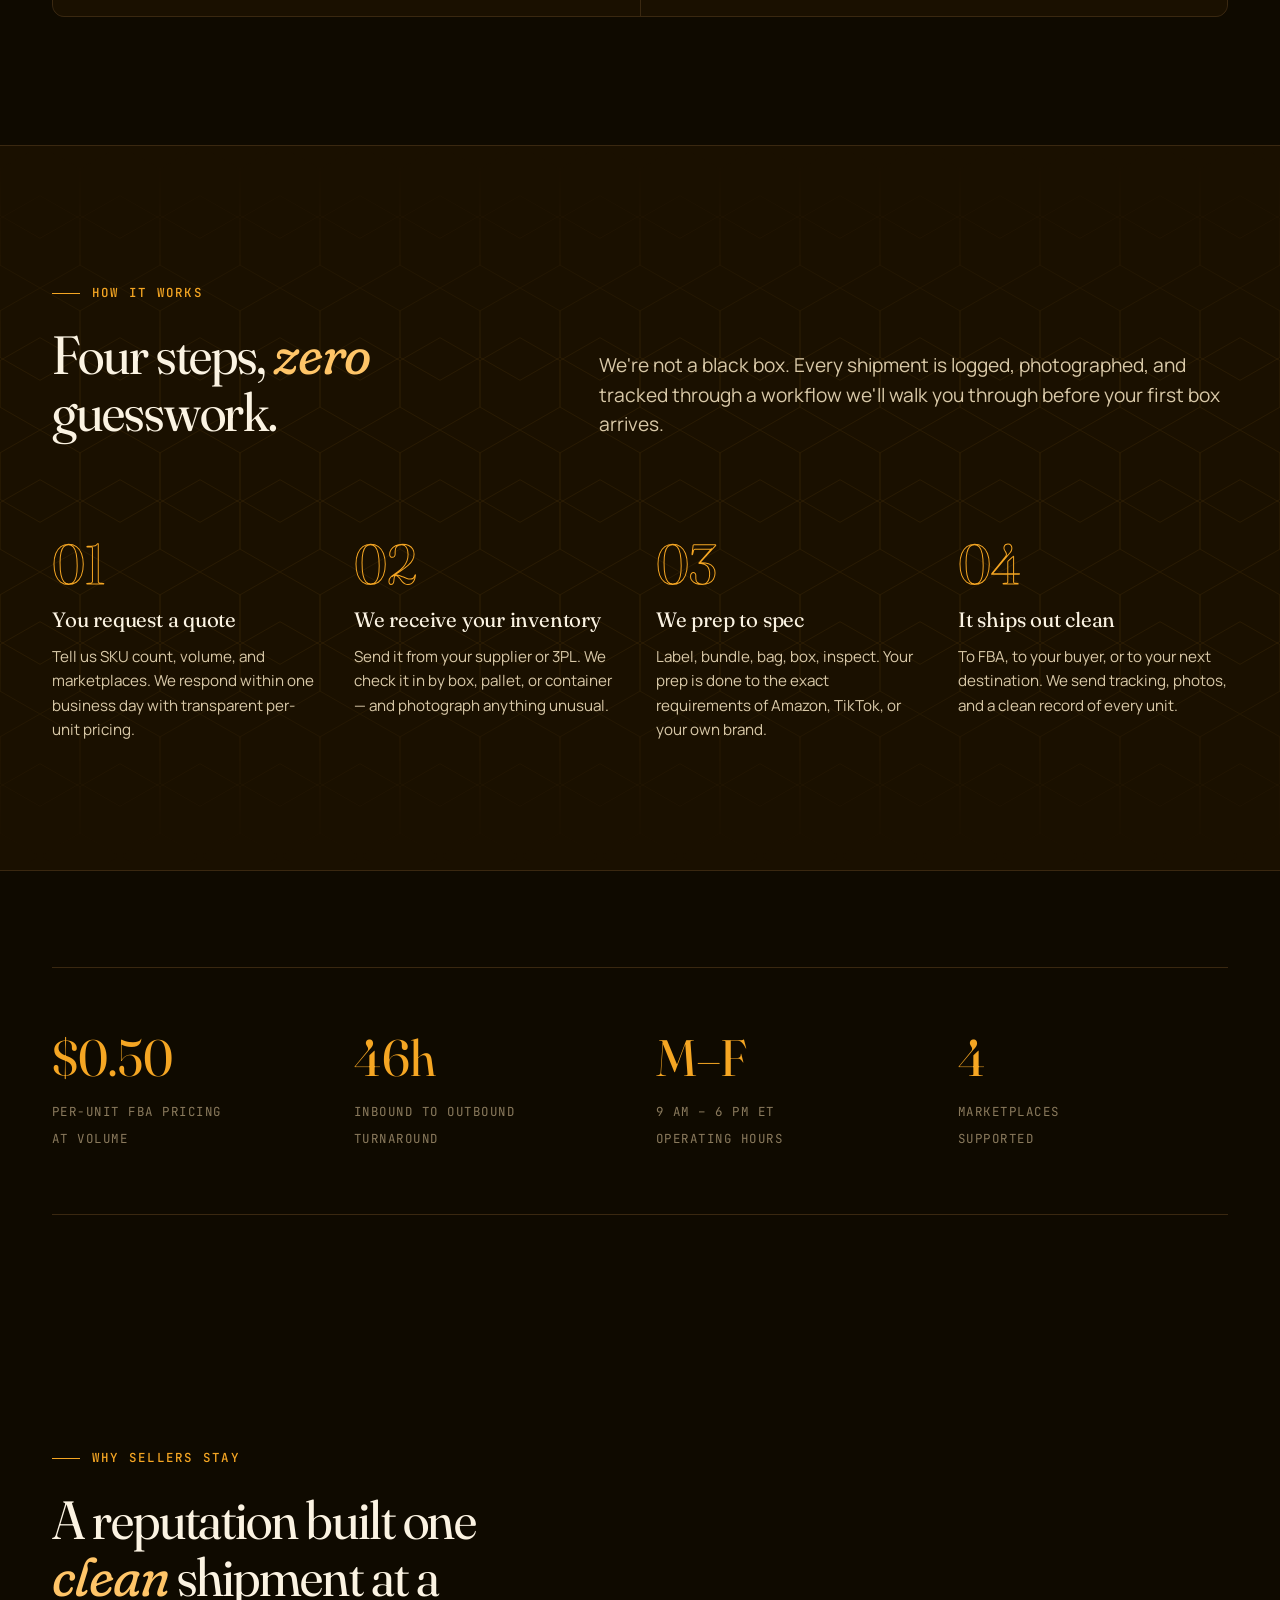
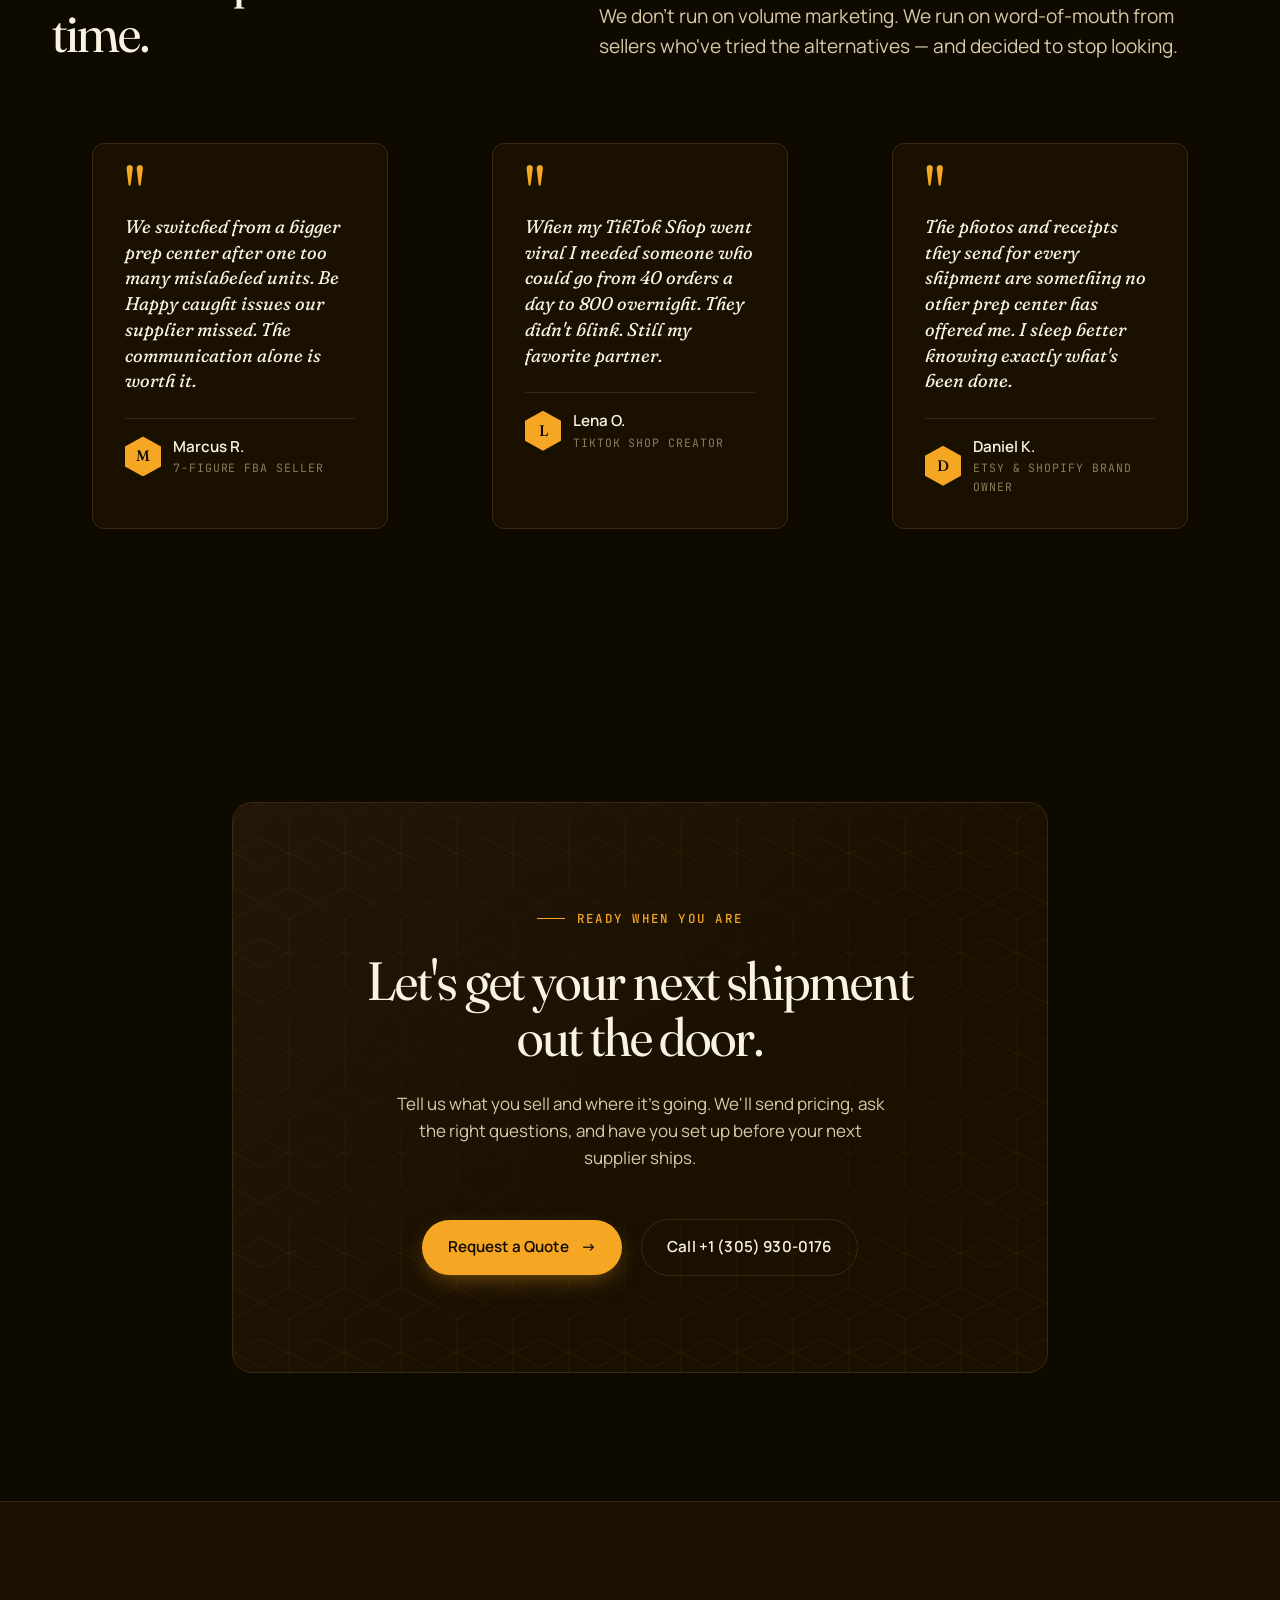
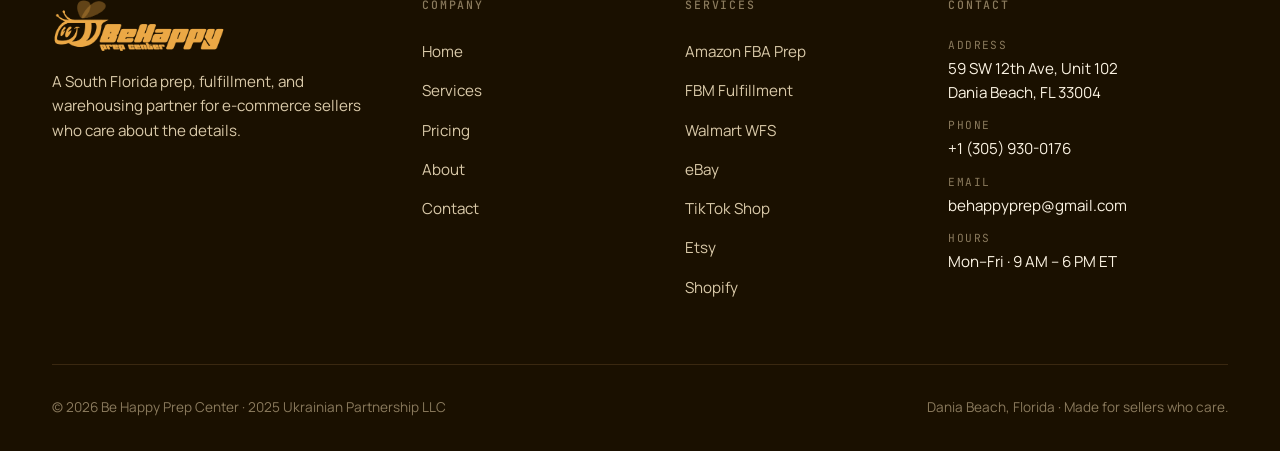
==== commit b1f11e1d: "Add files via upload" ====
--- a/index.html
+++ b/index.html
@@ -167,7 +167,7 @@
 <!-- ============== CALCULATOR ============== -->
 <section class="calculator-section" aria-labelledby="calc-title">
   <div class="container">
-    <div class="calc-wrap" data-calculator>
+    <div class="calc-wrap" data-calculator data-mode="fba">
 
       <div class="calc-intro reveal">
         <span class="eyebrow">Transparent pricing</span>
@@ -225,9 +225,11 @@
           <div class="calc-control-row">
             <span class="calc-label">Product size</span>
           </div>
-          <div class="calc-size" role="group" aria-label="Product size">
-            <button type="button" data-calc-size="standard" aria-pressed="true">Standard</button>
-            <button type="button" data-calc-size="oversize" aria-pressed="false">Oversize</button>
+          <div data-calc-mode-group="fba">
+            <div class="calc-size" role="group" aria-label="Product size">
+              <button type="button" data-calc-size="std" aria-pressed="true">Standard</button>
+              <button type="button" data-calc-size="os-1" aria-pressed="false">Oversize</button>
+            </div>
           </div>
         </div>
 
@@ -262,6 +264,8 @@
     <span class="channel-label">Trusted for sellers on</span>
     <div class="channel-list">
       <img class="channel-logo" src="images/AmazonWorkmark.webp" alt="Amazon" loading="lazy">
+      <img class="channel-logo" src="images/WalmartWordmark.webp" alt="Walmart" loading="lazy">
+      <img class="channel-logo" src="images/eBayWordmark.webp" alt="eBay" loading="lazy">
       <img class="channel-logo" src="images/TikTokShopWorkmark.webp" alt="TikTok Shop" loading="lazy">
       <img class="channel-logo" src="images/EtsyWorkmark.webp" alt="Etsy" loading="lazy">
       <img class="channel-logo" src="images/ShopifyWorkmark.webp" alt="Shopify" loading="lazy">
--- a/style.css
+++ b/style.css
@@ -271,12 +271,12 @@
 }
 .brand:hover { opacity: 0.85; color: var(--ink); }
 .brand-logo {
-  height: 60px !important;
+  height: 76px !important;
   width: auto;
   display: block;
   transition: height 300ms var(--ease);
 }
-.site-header.scrolled .brand-logo { height: 52px !important; }
+.site-header.scrolled .brand-logo { height: 64px !important; }
 
 .nav-links {
   display: flex;
@@ -338,8 +338,8 @@
     gap: var(--sp-4);
     align-items: flex-start;
   }
-  .brand-logo { height: 52px !important; }
-  .site-header.scrolled .brand-logo { height: 44px !important; }
+  .brand-logo { height: 60px !important; }
+  .site-header.scrolled .brand-logo { height: 50px !important; }
 }
 
 /* ---------- 8. Hero ---------- */
@@ -727,6 +727,228 @@
   z-index: 1;
 }
 
+/* ---- Pricing-page full calculator variant ---- */
+.calc-wrap.full {
+  display: block;
+}
+.calc-wrap.full .calc-panel {
+  max-width: none;
+  padding: var(--sp-8) var(--sp-8);
+}
+@media (max-width: 600px) {
+  .calc-wrap.full .calc-panel { padding: var(--sp-6) var(--sp-5); }
+}
+
+.calc-modes {
+  display: flex;
+  gap: var(--sp-2);
+  background: var(--bg-elev-3);
+  border-radius: var(--r-sm);
+  padding: 4px;
+  margin-bottom: var(--sp-5);
+  width: fit-content;
+}
+.calc-modes button {
+  background: transparent;
+  border: none;
+  color: var(--ink-soft);
+  font-family: var(--font-mono);
+  font-size: 0.78rem;
+  letter-spacing: 0.1em;
+  text-transform: uppercase;
+  padding: 0.7rem 1.4rem;
+  border-radius: calc(var(--r-sm) - 2px);
+  cursor: pointer;
+  transition: all 200ms var(--ease);
+  white-space: nowrap;
+}
+.calc-modes button[aria-pressed="true"] {
+  background: var(--honey);
+  color: var(--bg-base);
+}
+.calc-modes button:hover:not([aria-pressed="true"]) {
+  color: var(--ink);
+  background: rgba(245, 166, 35, 0.06);
+}
+
+.calc-size-4 {
+  display: grid;
+  grid-template-columns: repeat(4, 1fr);
+  gap: var(--sp-2);
+  background: var(--bg-elev-3);
+  border-radius: var(--r-sm);
+  padding: 4px;
+}
+@media (max-width: 520px) { .calc-size-4 { grid-template-columns: repeat(2, 1fr); } }
+.calc-size-4 button {
+  background: transparent;
+  border: none;
+  color: var(--ink-soft);
+  font-family: var(--font-mono);
+  font-size: 0.72rem;
+  letter-spacing: 0.08em;
+  text-transform: uppercase;
+  padding: 0.7rem var(--sp-2);
+  border-radius: calc(var(--r-sm) - 2px);
+  cursor: pointer;
+  transition: all 200ms var(--ease);
+  text-align: center;
+  line-height: 1.2;
+}
+.calc-size-4 button[aria-pressed="true"] {
+  background: var(--honey);
+  color: var(--bg-base);
+}
+.calc-size-4 button:hover:not([aria-pressed="true"]) {
+  color: var(--ink);
+  background: rgba(245, 166, 35, 0.06);
+}
+
+/* Add-on toggles */
+.calc-addons {
+  display: flex;
+  flex-direction: column;
+  gap: var(--sp-3);
+  margin-top: var(--sp-2);
+}
+.calc-addon {
+  border: 1px solid var(--line);
+  border-radius: var(--r-md);
+  padding: var(--sp-4) var(--sp-5);
+  background: var(--bg-base);
+  transition: border-color 250ms var(--ease);
+}
+.calc-addon:has(input[type="checkbox"]:checked) { border-color: var(--honey-dark); }
+
+.calc-addon-head {
+  display: flex;
+  align-items: center;
+  justify-content: space-between;
+  gap: var(--sp-4);
+  flex-wrap: wrap;
+}
+.calc-addon-label {
+  display: flex;
+  align-items: center;
+  gap: var(--sp-3);
+  cursor: pointer;
+  user-select: none;
+  flex: 1;
+}
+.calc-addon-label .calc-check {
+  width: 18px;
+  height: 18px;
+  border: 1px solid var(--line);
+  border-radius: 4px;
+  background: var(--bg-elev-3);
+  display: inline-flex;
+  align-items: center;
+  justify-content: center;
+  flex-shrink: 0;
+  position: relative;
+  transition: all 200ms var(--ease);
+}
+.calc-addon-label input { position: absolute; opacity: 0; pointer-events: none; }
+.calc-addon-label input:checked + .calc-check {
+  background: var(--honey);
+  border-color: var(--honey);
+}
+.calc-addon-label input:checked + .calc-check::after {
+  content: '';
+  width: 5px;
+  height: 9px;
+  border: solid var(--bg-base);
+  border-width: 0 2px 2px 0;
+  transform: translateY(-1px) rotate(45deg);
+}
+.calc-addon-label .calc-addon-name {
+  color: var(--ink);
+  font-weight: 500;
+  font-size: 0.97rem;
+}
+.calc-addon-label .calc-addon-rate {
+  font-family: var(--font-mono);
+  font-size: 0.72rem;
+  letter-spacing: 0.08em;
+  color: var(--ink-mute);
+  text-transform: uppercase;
+}
+
+.calc-addon-controls {
+  margin-top: var(--sp-3);
+  padding-top: var(--sp-3);
+  border-top: 1px solid var(--line);
+  display: flex;
+  align-items: center;
+  gap: var(--sp-3);
+  flex-wrap: wrap;
+}
+.calc-addon-controls[hidden] { display: none; }
+.calc-addon-controls label {
+  font-family: var(--font-mono);
+  font-size: 0.72rem;
+  letter-spacing: 0.1em;
+  text-transform: uppercase;
+  color: var(--ink-mute);
+}
+.calc-addon-controls input[type="number"] {
+  background: var(--bg-elev-2);
+  border: 1px solid var(--line);
+  color: var(--ink);
+  font-family: var(--font-mono);
+  font-size: 0.95rem;
+  padding: 0.5rem 0.7rem;
+  border-radius: var(--r-sm);
+  width: 90px;
+  transition: border-color 200ms var(--ease);
+}
+.calc-addon-controls input[type="number"]:focus {
+  outline: none;
+  border-color: var(--honey);
+}
+
+/* Breakdown rows */
+.calc-breakdown {
+  margin-top: var(--sp-3);
+  display: flex;
+  flex-direction: column;
+  gap: var(--sp-2);
+}
+.calc-breakdown:empty { display: none; }
+.calc-breakdown .breakdown-row {
+  display: flex;
+  justify-content: space-between;
+  align-items: center;
+  gap: var(--sp-3);
+  font-family: var(--font-mono);
+  font-size: 0.78rem;
+  color: var(--ink-soft);
+  padding: var(--sp-2) 0;
+  border-bottom: 1px dashed var(--line);
+}
+.calc-breakdown .breakdown-row:last-child { border-bottom: none; }
+.calc-breakdown .breakdown-row span:last-child { color: var(--ink); }
+
+.calc-section-divider {
+  margin-top: var(--sp-2);
+  font-family: var(--font-mono);
+  font-size: 0.72rem;
+  letter-spacing: 0.15em;
+  text-transform: uppercase;
+  color: var(--ink-mute);
+  display: flex;
+  align-items: center;
+  gap: var(--sp-3);
+}
+.calc-section-divider::before {
+  content: '';
+  width: 8px;
+  height: 9px;
+  background: var(--honey);
+  clip-path: polygon(50% 0%, 100% 25%, 100% 75%, 50% 100%, 0% 75%, 0% 25%);
+  flex-shrink: 0;
+}
+
 /* ---------- 10. Channel strip (wordmark logos, label on left) ---------- */
 .channel-strip {
   padding: var(--sp-8) 0;
@@ -764,13 +986,13 @@
   display: flex;
   align-items: center;
   justify-content: center;
-  gap: clamp(var(--sp-5), 4vw, var(--sp-10));
+  gap: clamp(var(--sp-4), 3.5vw, var(--sp-8));
   flex-wrap: wrap;
 }
 .channel-logo {
-  height: 28px !important;
+  height: 26px !important;
   width: auto !important;
-  max-width: 140px !important;
+  max-width: 130px !important;
   object-fit: contain;
   flex-shrink: 0;
   opacity: 0.75;
@@ -784,7 +1006,7 @@
 }
 @media (max-width: 720px) {
   .channel-strip .channel-label::after { display: none; }
-  .channel-logo { height: 24px !important; max-width: 110px !important; }
+  .channel-logo { height: 22px !important; max-width: 100px !important; }
 }
 
 /* ---------- 11. Services preview cards (home) ---------- */
@@ -932,7 +1154,7 @@
   display: flex;
   align-items: center;
   justify-content: center;
-  padding: 8px;
+  padding: 4px;
   position: relative;
   z-index: 1;
   transition: border-color 300ms var(--ease), transform 300ms var(--ease);
@@ -1049,7 +1271,7 @@
   display: flex;
   align-items: center;
   justify-content: center;
-  padding: 10px;
+  padding: 6px;
   flex-shrink: 0;
 }
 .detail-icon img {
